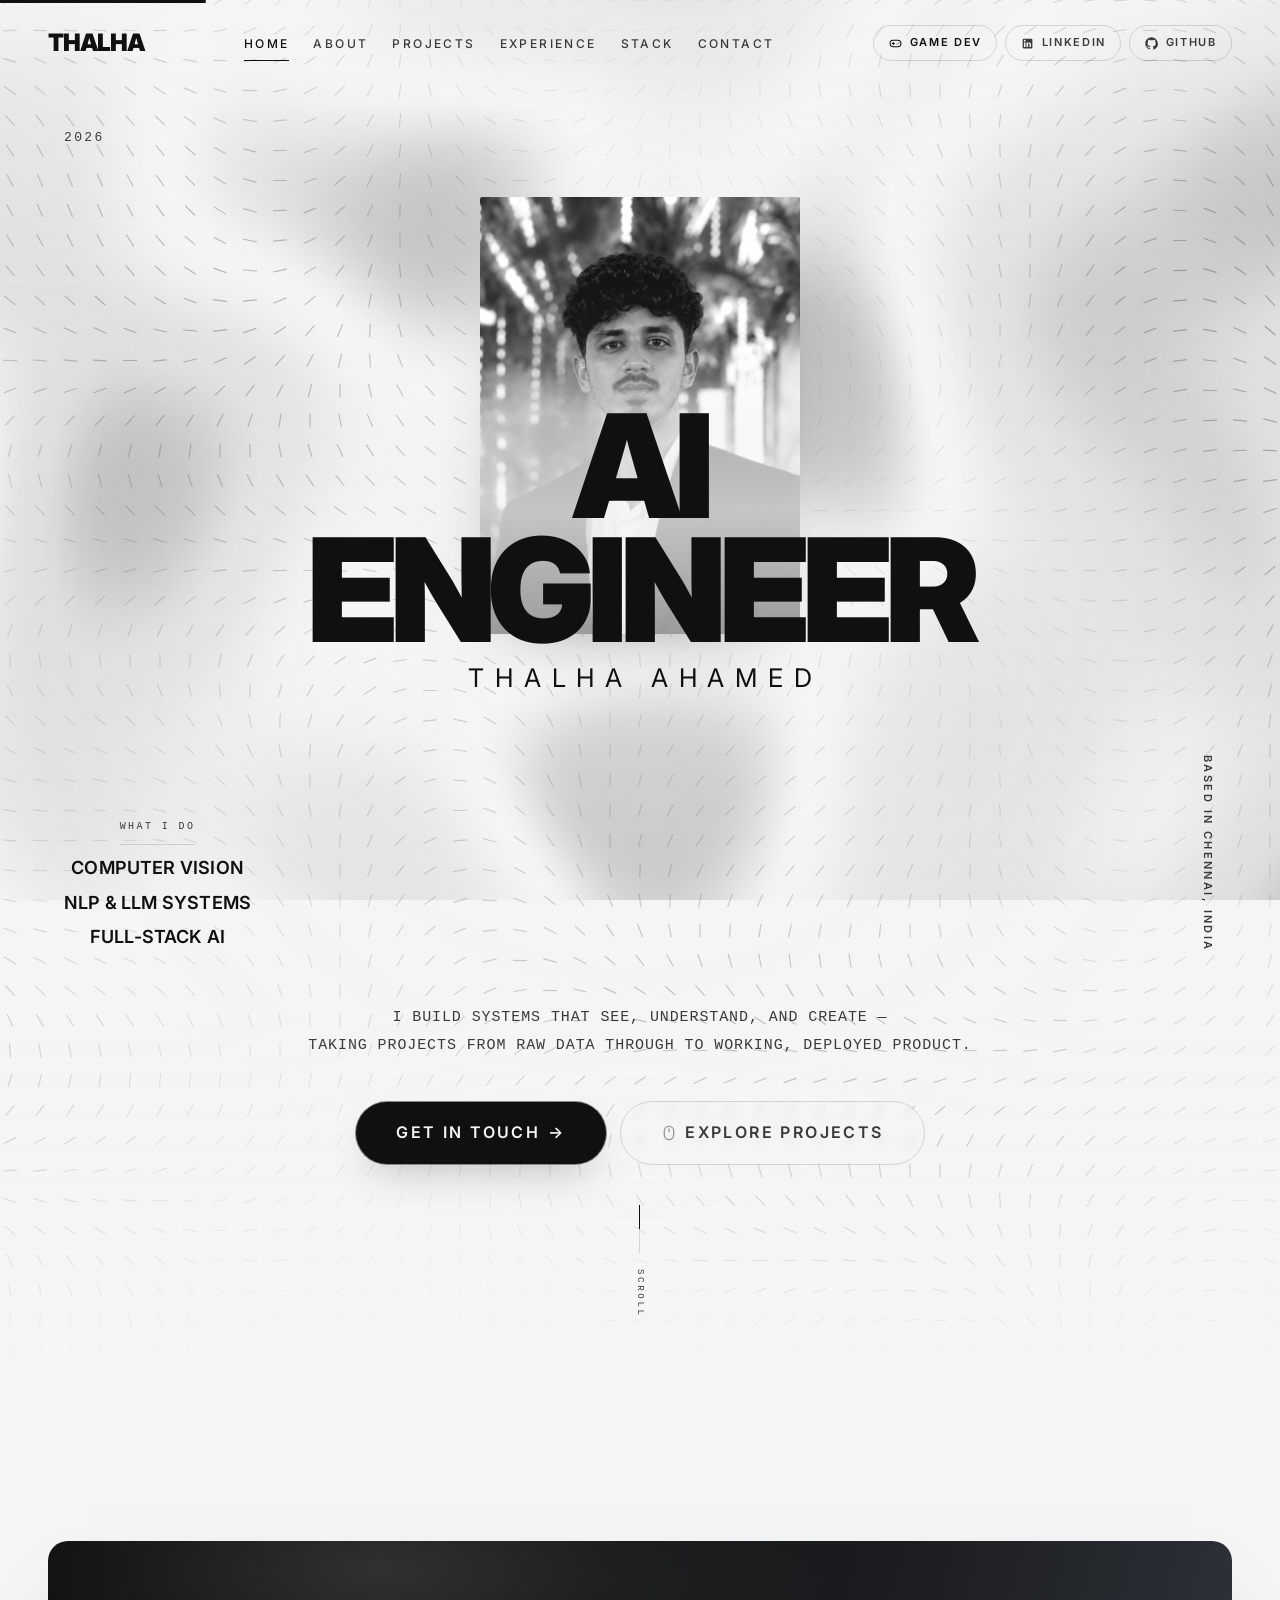
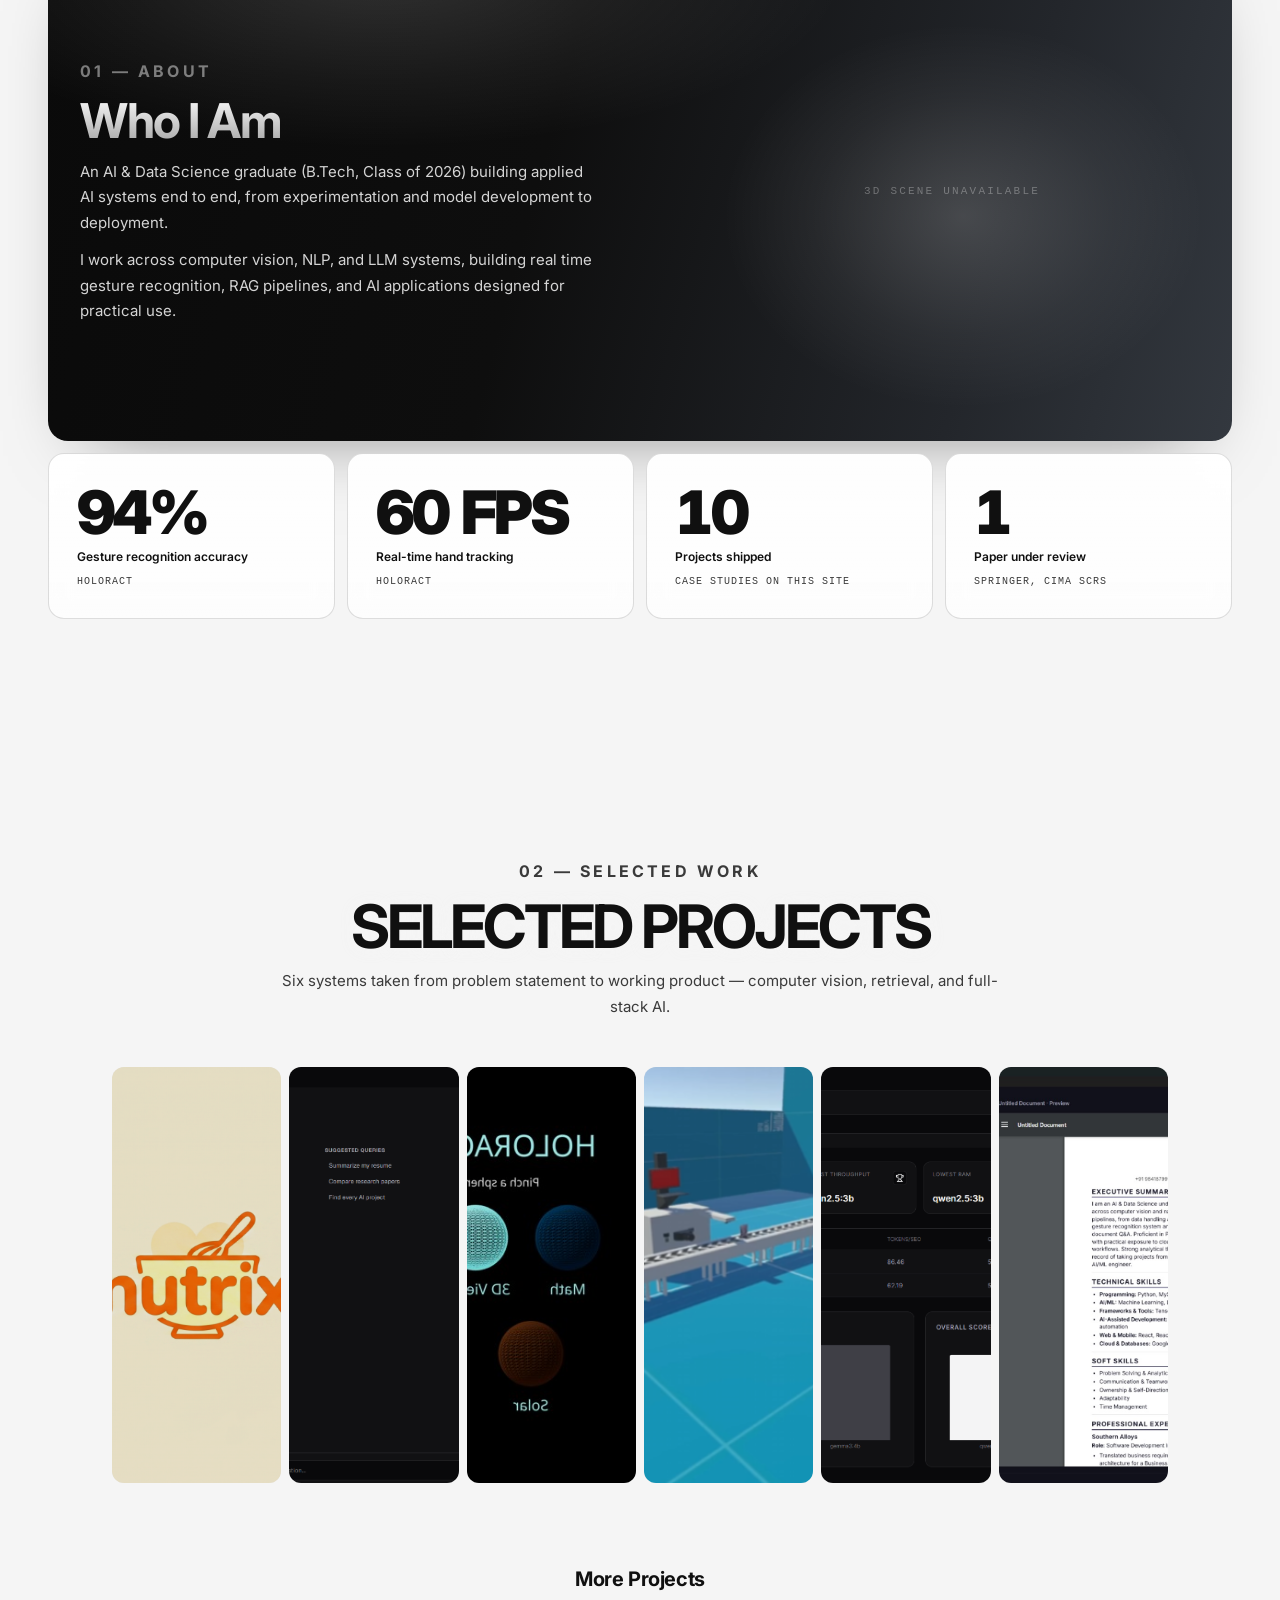
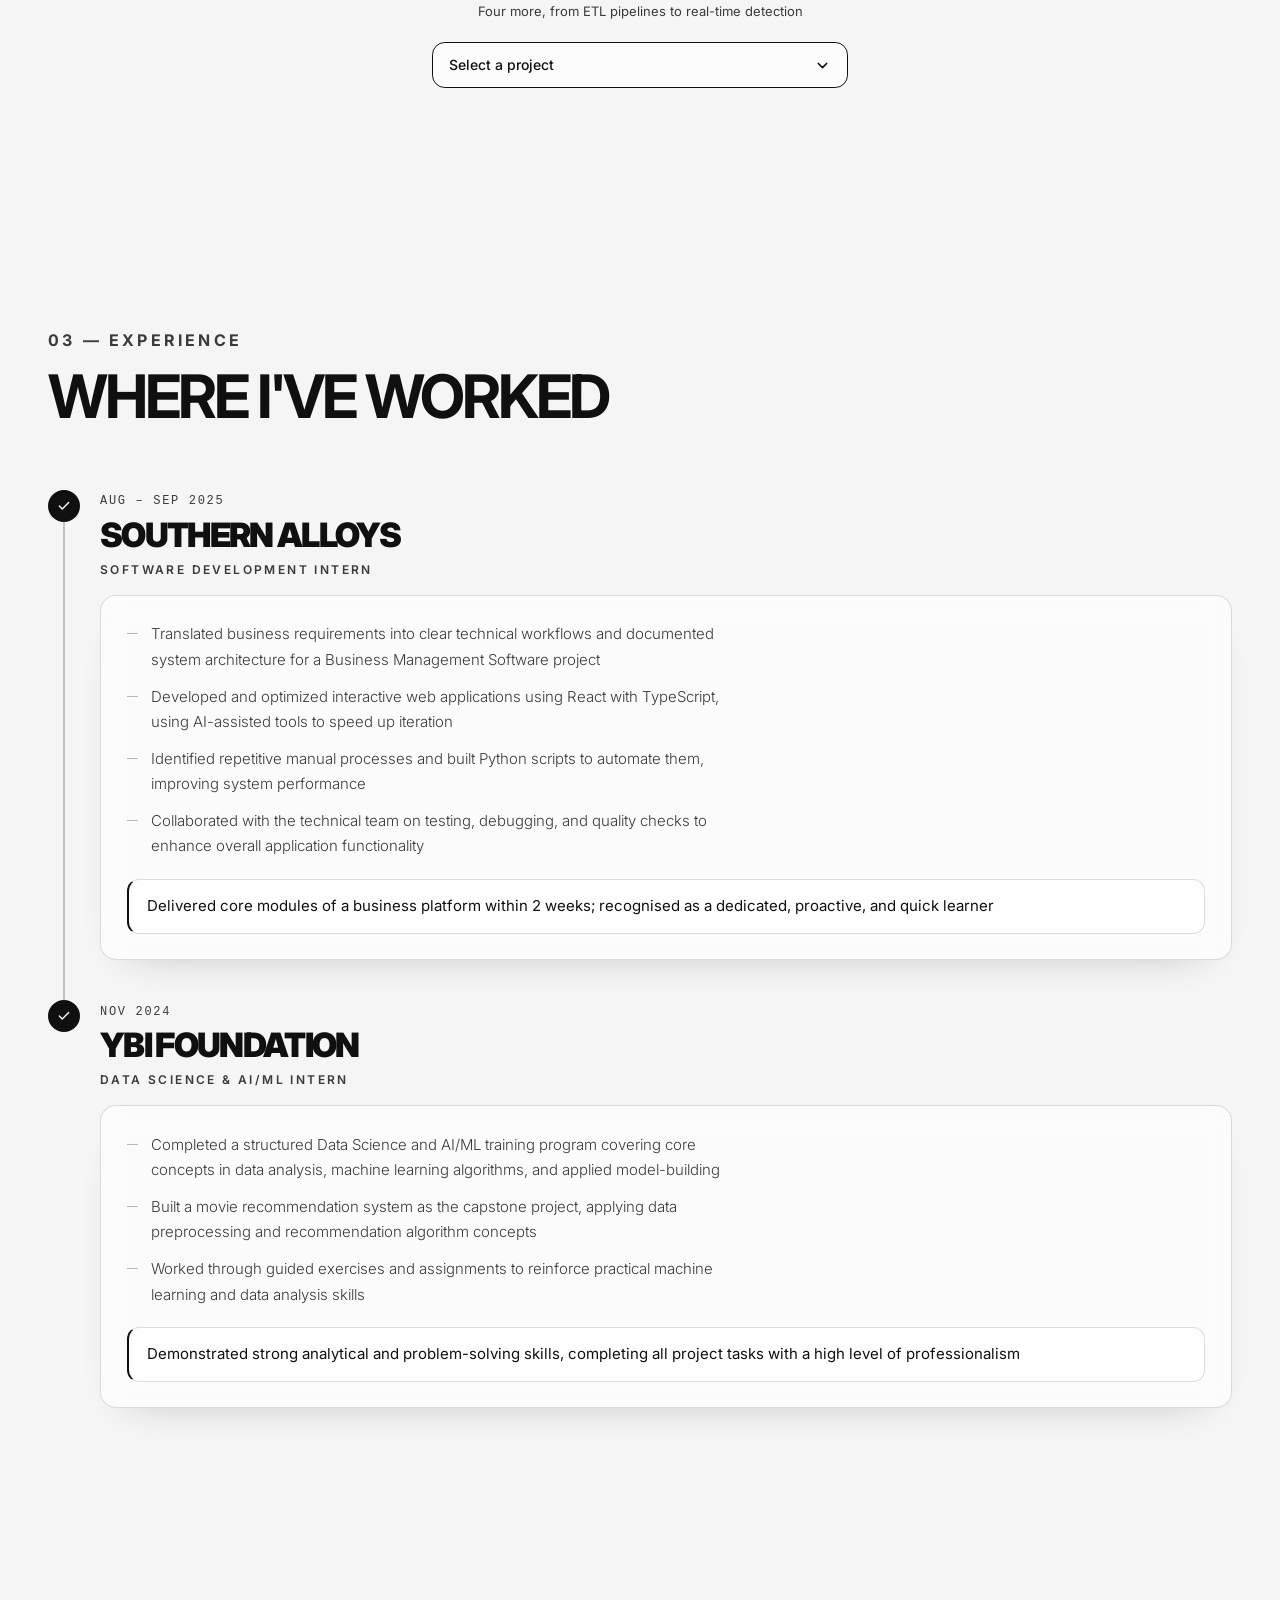
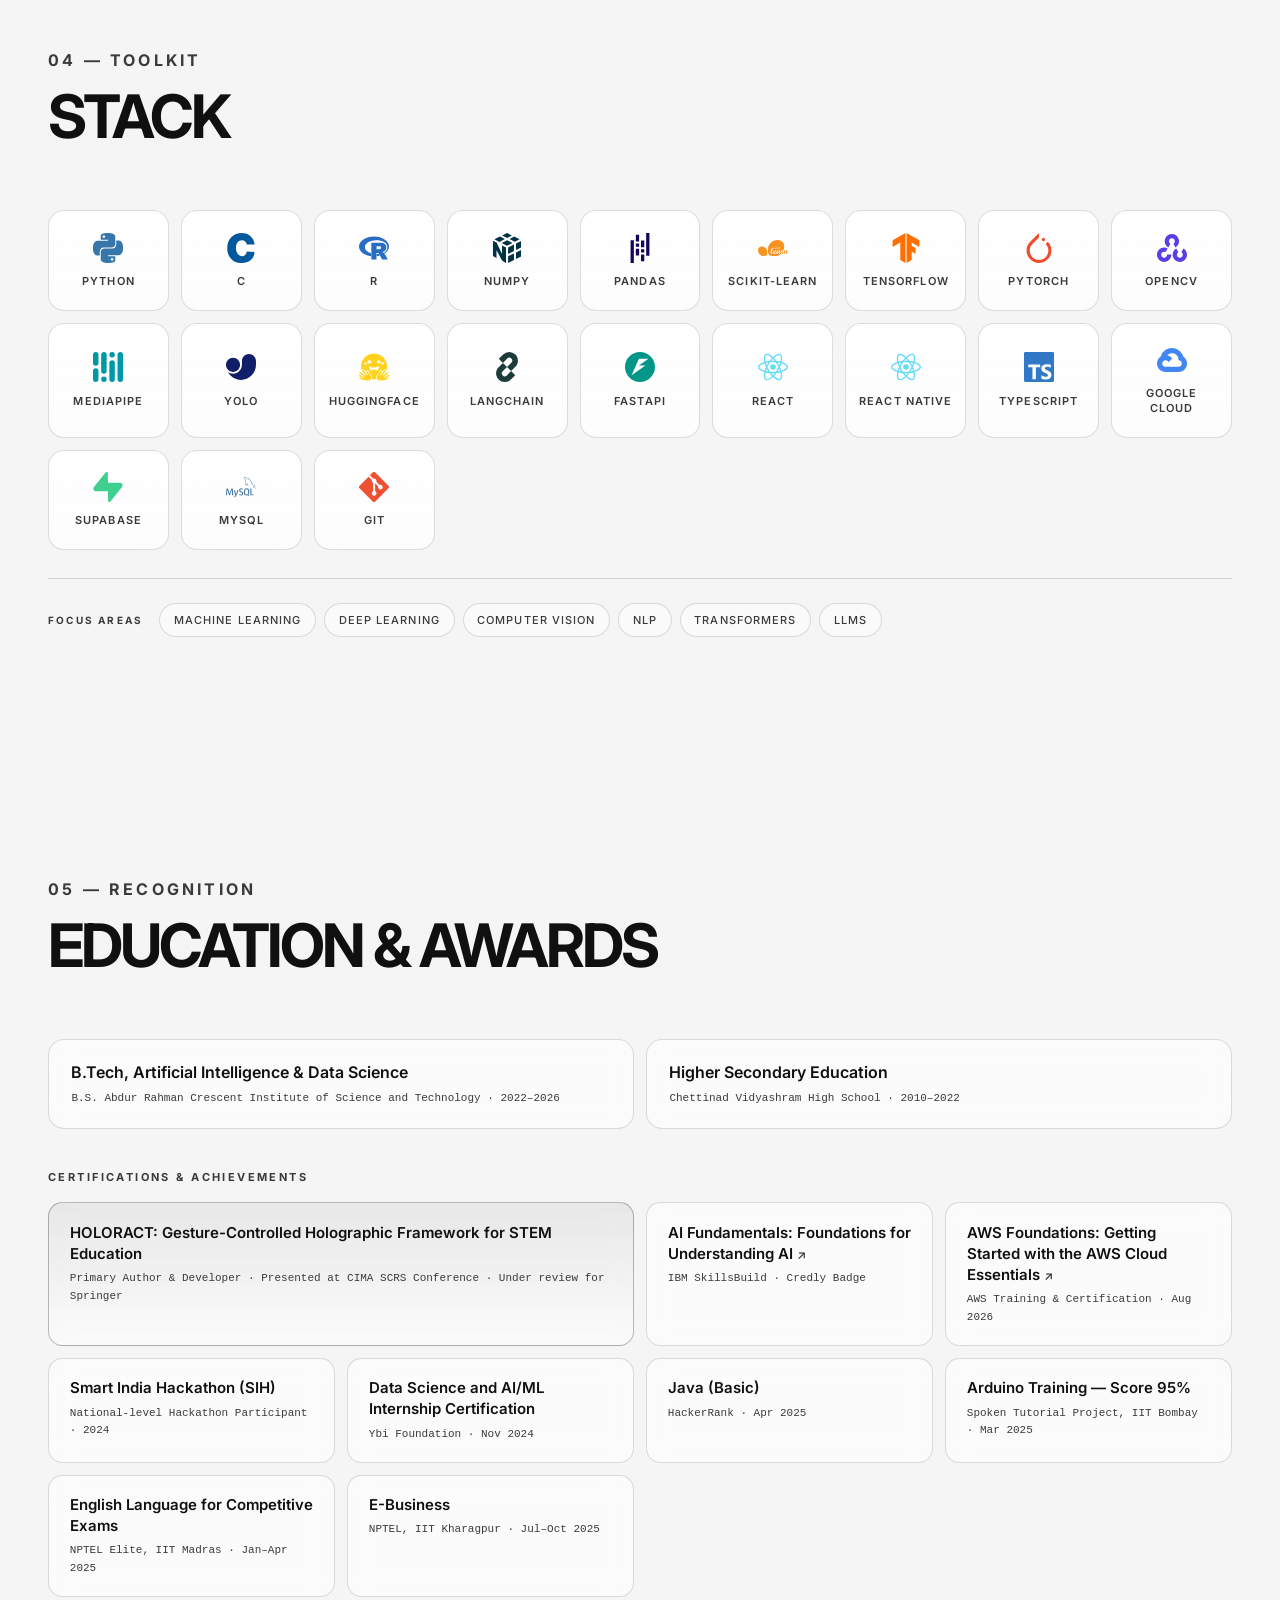
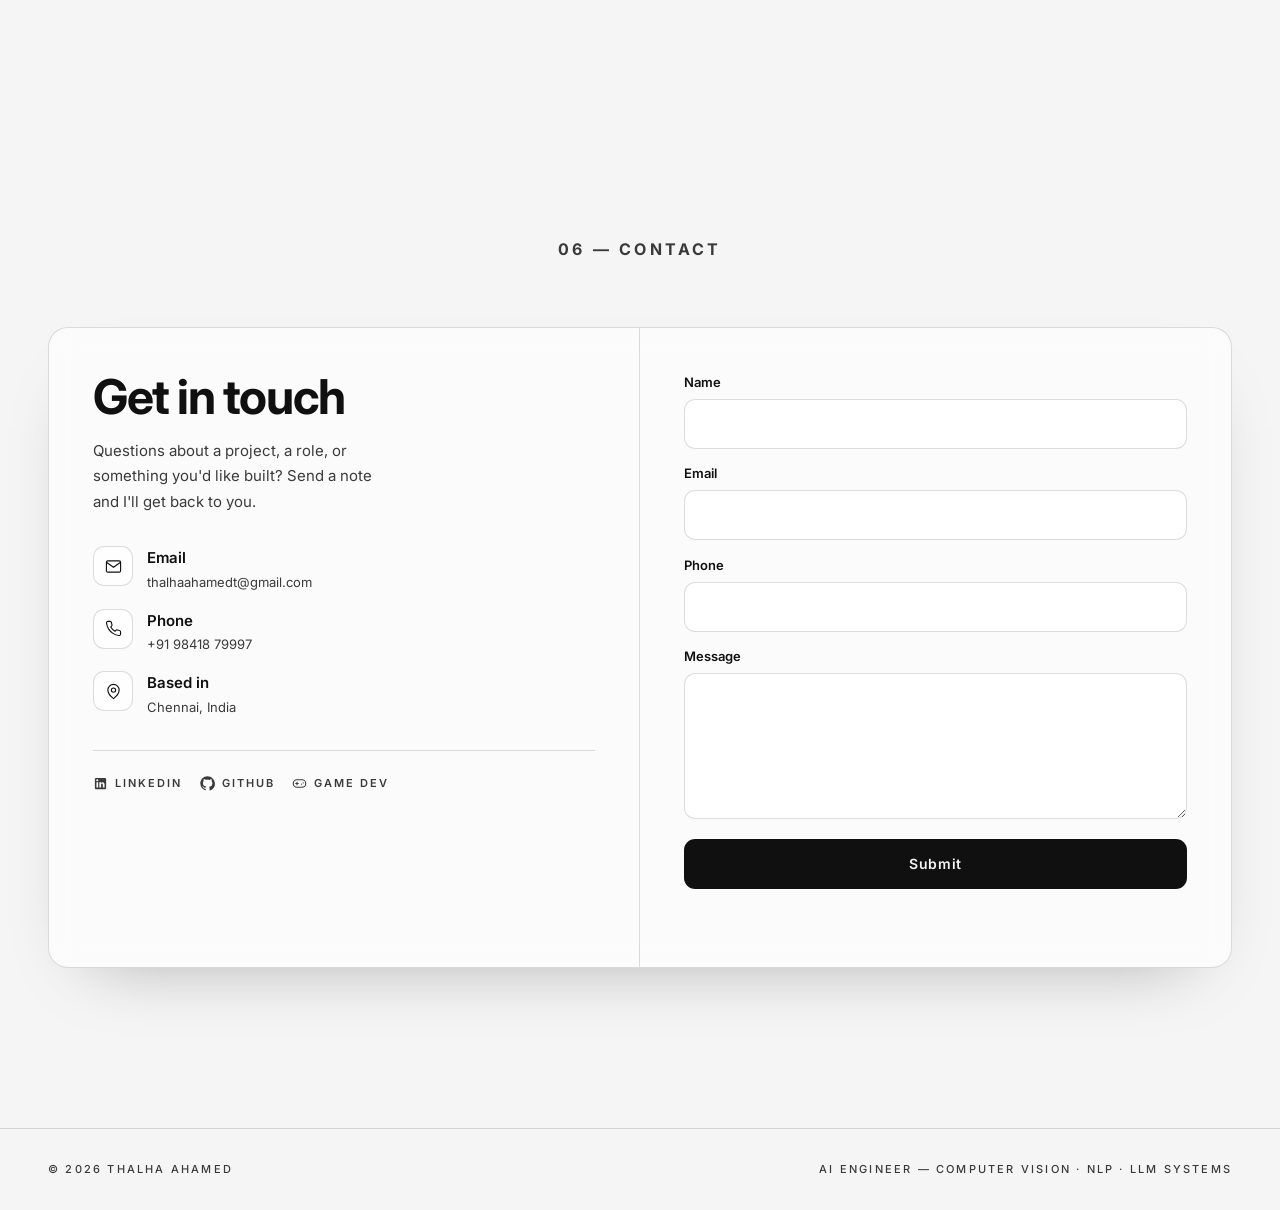
==== _s.html @ a060a04a "UI Overhaul" ====
<!DOCTYPE html>
<html lang="en">
<head>
  <meta charset="UTF-8">
  <meta name="viewport" content="width=device-width, initial-scale=1.0, viewport-fit=cover">
  <meta name="theme-color" content="#F5F5F5">
  <title>Thalha Ahamed — AI Engineer</title>
  <meta name="description" content="Portfolio of Thalha Ahamed — AI Engineer. Building systems that see, understand, and create. Computer Vision, NLP, LLM Systems.">
  <meta name="author" content="Thalha Ahamed">

  <meta property="og:type" content="website">
  <meta property="og:title" content="Thalha Ahamed — AI Engineer">
  <meta property="og:description" content="Building systems that see, understand, and create. Computer Vision, NLP, LLM Systems.">
  <meta name="twitter:card" content="summary_large_image">

  <link rel="preconnect" href="https://fonts.googleapis.com">
  <link rel="preconnect" href="https://fonts.gstatic.com" crossorigin>
  <link href="https://fonts.googleapis.com/css2?family=Inter:wght@300;400;500;600;700;900&display=swap" rel="stylesheet">
  <link rel="stylesheet" href="style.css">
  <noscript><style>
    #preloader{display:none!important}
    body.loading{overflow:auto!important;height:auto!important}
    .reveal{opacity:1!important;transform:none!important}
    .nav-toggle{display:none!important}
    .hero{position:relative!important;height:auto!important;min-height:100svh}
  </style></noscript>
<style id="shotmode">
  #preloader{display:none!important}
  .reveal{opacity:1!important;transform:none!important;transition:none!important}
  .hero{min-height:844px!important}
</style>
</head>
<body>

  <div class="page-gradient" aria-hidden="true"></div>
  <canvas id="simplex-bg" aria-hidden="true"></canvas>

  <!-- ===== PRELOADER ===== -->
  <div id="preloader">
    <div class="loader-name">Thalha<br>Ahamed</div>
    <div class="loader-bar"><div class="loader-progress"></div></div>
    <div class="loader-count">000</div>
  </div>

  <!-- ===== SCROLL PROGRESS + CURSOR ===== -->
  <div class="scroll-progress" aria-hidden="true"></div>
  <div class="cursor-dot" aria-hidden="true"></div>
  <div class="cursor-outline" aria-hidden="true"></div>

  <!-- ===== NAVIGATION ===== -->
  <header class="nav" id="nav">
    <nav class="nav-inner">
      <a href="#home" class="nav-logo">Thalha</a>

      <div class="nav-links">
        <a href="#home">Home</a>
        <a href="#about">About</a>
        <a href="#projects">Projects</a>
        <a href="#experience">Experience</a>
        <a href="#stack">Stack</a>
        <a href="#contact">Contact</a>
      </div>

      <div class="nav-cta-group">
        <a class="nav-gamedev" href="https://thalhagamedev.github.io/PortFolio-Website/" target="_blank" rel="noopener">
          <svg width="14" height="14" viewBox="0 0 24 24" fill="none" stroke="currentColor" stroke-width="2" stroke-linecap="round" stroke-linejoin="round" aria-hidden="true"><rect x="2" y="6" width="20" height="12" rx="6"/><path d="M6 12h4M8 10v4M15 13h.01M18 11h.01"/></svg>
          Game Dev
        </a>
        <a class="nav-cta" href="https://www.linkedin.com/in/thalha-ahamed-01144142b/" target="_blank" rel="noopener"><svg viewBox="0 0 24 24" fill="currentColor" aria-hidden="true"><path d="M19 3a2 2 0 0 1 2 2v14a2 2 0 0 1-2 2H5a2 2 0 0 1-2-2V5a2 2 0 0 1 2-2h14m-.5 15.5v-5.3a3.26 3.26 0 0 0-3.26-3.26c-.85 0-1.84.52-2.28 1.3v-1.11h-2.79v8.37h2.79v-4.93c0-.77.62-1.4 1.39-1.4a1.4 1.4 0 0 1 1.4 1.4v4.93h2.75M6.88 8.56a1.68 1.68 0 0 0 1.68-1.68c0-.93-.75-1.69-1.68-1.69a1.69 1.69 0 0 0-1.69 1.69c0 .93.76 1.68 1.69 1.68m1.39 9.94v-8.37H5.5v8.37h2.77z"/></svg>LinkedIn</a>
        <a class="nav-cta" href="https://github.com/Fortuner47" target="_blank" rel="noopener"><svg viewBox="0 0 24 24" fill="currentColor" aria-hidden="true"><path d="M12 .5C5.7.5.5 5.7.5 12c0 5 3.3 9.3 7.9 10.8.6.1.8-.2.8-.6v-2c-3.2.7-3.9-1.5-3.9-1.5-.5-1.3-1.3-1.7-1.3-1.7-1.1-.7.1-.7.1-.7 1.2.1 1.8 1.2 1.8 1.2 1 1.8 2.7 1.3 3.4 1 .1-.8.4-1.3.7-1.6-2.6-.3-5.3-1.3-5.3-5.7 0-1.3.5-2.3 1.2-3.1-.1-.3-.5-1.5.1-3.1 0 0 1-.3 3.3 1.2a11.3 11.3 0 016 0C17.5 5 18.5 5.3 18.5 5.3c.6 1.6.2 2.8.1 3.1.8.8 1.2 1.9 1.2 3.1 0 4.4-2.7 5.4-5.3 5.7.4.4.8 1.1.8 2.2v3.3c0 .4.2.7.8.6 4.6-1.5 7.9-5.8 7.9-10.8C23.5 5.7 18.3.5 12 .5z"/></svg>GitHub</a>
      </div>

      <button class="nav-toggle" id="nav-toggle" aria-label="Open menu">
        <span></span><span></span><span></span>
      </button>
    </nav>
  </header>

  <!-- ===== MOBILE MENU ===== -->
  <div class="mobile-nav" id="mobile-nav">
    <a href="#home">Home</a>
    <a href="#about">About</a>
    <a href="#projects">Projects</a>
    <a href="#experience">Experience</a>
    <a href="#stack">Stack</a>
    <a href="#achievements">Awards</a>
    <a href="#contact">Contact</a>
    <a href="https://thalhagamedev.github.io/PortFolio-Website/" target="_blank" rel="noopener" class="mobile-gamedev"><svg viewBox="0 0 24 24" fill="none" stroke="currentColor" stroke-width="1.8" stroke-linecap="round" stroke-linejoin="round" aria-hidden="true"><rect x="2" y="6" width="20" height="12" rx="6"/><path d="M6 12h4M8 10v4M15 13h.01M18 11h.01"/></svg><span>Game Dev Profile</span></a>
    <a href="https://www.linkedin.com/in/thalha-ahamed-01144142b/" target="_blank" rel="noopener" class="mobile-gamedev"><svg viewBox="0 0 24 24" fill="currentColor" aria-hidden="true"><path d="M19 3a2 2 0 0 1 2 2v14a2 2 0 0 1-2 2H5a2 2 0 0 1-2-2V5a2 2 0 0 1 2-2h14m-.5 15.5v-5.3a3.26 3.26 0 0 0-3.26-3.26c-.85 0-1.84.52-2.28 1.3v-1.11h-2.79v8.37h2.79v-4.93c0-.77.62-1.4 1.39-1.4a1.4 1.4 0 0 1 1.4 1.4v4.93h2.75M6.88 8.56a1.68 1.68 0 0 0 1.68-1.68c0-.93-.75-1.69-1.68-1.69a1.69 1.69 0 0 0-1.69 1.69c0 .93.76 1.68 1.69 1.68m1.39 9.94v-8.37H5.5v8.37h2.77z"/></svg><span>LinkedIn</span></a>
    <a href="https://github.com/Fortuner47" target="_blank" rel="noopener" class="mobile-gamedev"><svg viewBox="0 0 24 24" fill="currentColor" aria-hidden="true"><path d="M12 .5C5.7.5.5 5.7.5 12c0 5 3.3 9.3 7.9 10.8.6.1.8-.2.8-.6v-2c-3.2.7-3.9-1.5-3.9-1.5-.5-1.3-1.3-1.7-1.3-1.7-1.1-.7.1-.7.1-.7 1.2.1 1.8 1.2 1.8 1.2 1 1.8 2.7 1.3 3.4 1 .1-.8.4-1.3.7-1.6-2.6-.3-5.3-1.3-5.3-5.7 0-1.3.5-2.3 1.2-3.1-.1-.3-.5-1.5.1-3.1 0 0 1-.3 3.3 1.2a11.3 11.3 0 016 0C17.5 5 18.5 5.3 18.5 5.3c.6 1.6.2 2.8.1 3.1.8.8 1.2 1.9 1.2 3.1 0 4.4-2.7 5.4-5.3 5.7.4.4.8 1.1.8 2.2v3.3c0 .4.2.7.8.6 4.6-1.5 7.9-5.8 7.9-10.8C23.5 5.7 18.3.5 12 .5z"/></svg><span>GitHub</span></a>
  </div>

  <!-- ===== HERO — layout after "Hero 04" by Ali Imam (21st.dev) ===== -->
  <section class="hero" id="home">
    <canvas id="flow-grid" aria-hidden="true"></canvas>
    <div class="hero-scrim" aria-hidden="true"></div>

    <div class="h4">
      <div class="h4-index">2026</div>

      <div class="h4-stage">
        <figure class="h4-photo" data-portrait="./thalha.jpg">
          <img src="./thalha.jpg" alt="Thalha Ahamed" decoding="async">
          <figcaption class="h4-photo-fallback" aria-hidden="true">TA</figcaption>
        </figure>

        <h1 class="h4-title"><span>AI</span><span>Engineer</span></h1>
        <p class="h4-name">Thalha Ahamed</p>
      </div>

      <div class="h4-meta">
        <div class="h4-services-block">
          <span class="h4-services-label">What I do</span>
          <ul class="h4-services">
            <li>Computer Vision</li>
            <li>NLP &amp; LLM Systems</li>
            <li>Full-Stack AI</li>
          </ul>
        </div>
        <div class="h4-location" aria-hidden="true">Based in Chennai, India</div>
      </div>

      <p class="h4-blurb">
        I build systems that see, understand, and create —<br>
        taking projects from raw data through to working, deployed product.
      </p>

      <div class="h4-cta">
        <a href="#contact" class="btn-primary">Get in touch <span class="arrow">→</span></a>
        <a href="#projects" class="btn-secondary">
          <svg width="16" height="16" viewBox="0 0 24 24" fill="none" stroke="currentColor" stroke-width="2" stroke-linecap="round" stroke-linejoin="round" aria-hidden="true"><rect x="5" y="2" width="14" height="20" rx="7"/><path d="M12 6v4"/></svg>
          Explore projects
        </a>
      </div>

      <div class="hero-scroll" aria-hidden="true">
        <div class="hero-scroll-line"><span></span></div>
        <span class="hero-scroll-text">Scroll</span>
      </div>
    </div>
  </section>

  <div class="after-hero">

    <!-- ===== ABOUT — after "Spline Scene" by Serafim (21st.dev) ===== -->
    <section class="section" id="about">
      <div class="container">

        <div class="spline-card reveal">
          <div class="spotlight" aria-hidden="true"></div>

          <div class="spline-inner">
            <div class="spline-copy">
              <span class="title-counter">01 — About</span>
              <h2 class="spline-title">Who I Am</h2>
              <p>An AI &amp; Data Science graduate (B.Tech, Class of 2026) building applied AI systems end to end, from experimentation and model development to deployment.</p>
              <p>I work across computer vision, NLP, and LLM systems, building real time gesture recognition, RAG pipelines, and AI applications designed for practical use.</p>
            </div>

            <div class="spline-stage" data-spline="https://prod.spline.design/kZDDjO5HuC9GJUM2/scene.splinecode">
              <span class="spline-status">Loading 3D scene…</span>
            </div>
          </div>
        </div>

        <div class="about-stats reveal">
          <div class="stat">
            <div class="stat-value" data-target="94" data-suffix="%">0%</div>
            <div class="stat-label">Gesture recognition accuracy</div>
            <div class="stat-src">HOLORACT</div>
          </div>
          <div class="stat">
            <div class="stat-value" data-target="60" data-suffix=" FPS">0 FPS</div>
            <div class="stat-label">Real-time hand tracking</div>
            <div class="stat-src">HOLORACT</div>
          </div>
          <div class="stat">
            <div class="stat-value" data-target="10" data-suffix="">0</div>
            <div class="stat-label">Projects shipped</div>
            <div class="stat-src">Case studies on this site</div>
          </div>
          <div class="stat">
            <div class="stat-value" data-target="1" data-suffix="">0</div>
            <div class="stat-label">Paper under review</div>
            <div class="stat-src">Springer, CIMA SCRS</div>
          </div>
        </div>

      </div>
    </section>

    <!-- ===== PROJECTS — after "Image Gallery" by PrebuiltUI (21st.dev) ===== -->
    <section class="section" id="projects">
      <div class="container">
        <div class="ig-head reveal">
          <span class="title-counter">02 — Selected Work</span>
          <h2 class="section-heading">Selected Projects</h2>
          <p class="ig-sub">Six systems taken from problem statement to working product — computer vision, retrieval, and full-stack AI.</p>
        </div>

        <div class="ig-gallery">
          <a class="ig-tile reveal" href="nutrix.html">
            <img src="./nutrix_logo.png" alt="Nutrix Resynced" loading="lazy" decoding="async">
            <div class="ig-overlay">
              <span class="ig-meta">01 · Full-Stack AI</span>
              <h3 class="ig-title">Nutrix Resynced</h3>
              <span class="ig-more">Case study <svg width="16" height="16" viewBox="0 0 13 13" fill="none" aria-hidden="true"><path d="M8.125 1.625H11.375V4.875" stroke="currentColor" stroke-linecap="round" stroke-linejoin="round"/><path d="M5.41602 7.58333L11.3743 1.625" stroke="currentColor" stroke-linecap="round" stroke-linejoin="round"/><path d="M9.75 7.04167V10.2917C9.75 10.579 9.63586 10.8545 9.4327 11.0577C9.22953 11.2609 8.95398 11.375 8.66667 11.375H2.70833C2.42102 11.375 2.14547 11.2609 1.9423 11.0577C1.73914 10.8545 1.625 10.579 1.625 10.2917V4.33333C1.625 4.04602 1.73914 3.77047 1.9423 3.5673C2.14547 3.36414 2.42102 3.25 2.70833 3.25H5.95833" stroke="currentColor" stroke-linecap="round" stroke-linejoin="round"/></svg></span>
            </div>
          </a>
          <a class="ig-tile reveal" href="querydoc.html">
            <img src="./QueryDoc_UI_1.png" alt="QueryDoc" loading="lazy" decoding="async">
            <div class="ig-overlay">
              <span class="ig-meta">02 · Enterprise AI</span>
              <h3 class="ig-title">QueryDoc</h3>
              <span class="ig-more">Case study <svg width="16" height="16" viewBox="0 0 13 13" fill="none" aria-hidden="true"><path d="M8.125 1.625H11.375V4.875" stroke="currentColor" stroke-linecap="round" stroke-linejoin="round"/><path d="M5.41602 7.58333L11.3743 1.625" stroke="currentColor" stroke-linecap="round" stroke-linejoin="round"/><path d="M9.75 7.04167V10.2917C9.75 10.579 9.63586 10.8545 9.4327 11.0577C9.22953 11.2609 8.95398 11.375 8.66667 11.375H2.70833C2.42102 11.375 2.14547 11.2609 1.9423 11.0577C1.73914 10.8545 1.625 10.579 1.625 10.2917V4.33333C1.625 4.04602 1.73914 3.77047 1.9423 3.5673C2.14547 3.36414 2.42102 3.25 2.70833 3.25H5.95833" stroke="currentColor" stroke-linecap="round" stroke-linejoin="round"/></svg></span>
            </div>
          </a>
          <a class="ig-tile reveal" href="holoract.html">
            <img src="./holoract_interface.png" alt="HOLORACT" loading="lazy" decoding="async">
            <div class="ig-overlay">
              <span class="ig-meta">03 · Computer Vision</span>
              <h3 class="ig-title">HOLORACT</h3>
              <span class="ig-more">Case study <svg width="16" height="16" viewBox="0 0 13 13" fill="none" aria-hidden="true"><path d="M8.125 1.625H11.375V4.875" stroke="currentColor" stroke-linecap="round" stroke-linejoin="round"/><path d="M5.41602 7.58333L11.3743 1.625" stroke="currentColor" stroke-linecap="round" stroke-linejoin="round"/><path d="M9.75 7.04167V10.2917C9.75 10.579 9.63586 10.8545 9.4327 11.0577C9.22953 11.2609 8.95398 11.375 8.66667 11.375H2.70833C2.42102 11.375 2.14547 11.2609 1.9423 11.0577C1.73914 10.8545 1.625 10.579 1.625 10.2917V4.33333C1.625 4.04602 1.73914 3.77047 1.9423 3.5673C2.14547 3.36414 2.42102 3.25 2.70833 3.25H5.95833" stroke="currentColor" stroke-linecap="round" stroke-linejoin="round"/></svg></span>
            </div>
          </a>
          <a class="ig-tile reveal" href="industrial-vision.html">
            <img src="./pis_cover.png" alt="Industrial Vision" loading="lazy" decoding="async">
            <div class="ig-overlay">
              <span class="ig-meta">04 · Computer Vision</span>
              <h3 class="ig-title">Industrial Vision</h3>
              <span class="ig-more">Case study <svg width="16" height="16" viewBox="0 0 13 13" fill="none" aria-hidden="true"><path d="M8.125 1.625H11.375V4.875" stroke="currentColor" stroke-linecap="round" stroke-linejoin="round"/><path d="M5.41602 7.58333L11.3743 1.625" stroke="currentColor" stroke-linecap="round" stroke-linejoin="round"/><path d="M9.75 7.04167V10.2917C9.75 10.579 9.63586 10.8545 9.4327 11.0577C9.22953 11.2609 8.95398 11.375 8.66667 11.375H2.70833C2.42102 11.375 2.14547 11.2609 1.9423 11.0577C1.73914 10.8545 1.625 10.579 1.625 10.2917V4.33333C1.625 4.04602 1.73914 3.77047 1.9423 3.5673C2.14547 3.36414 2.42102 3.25 2.70833 3.25H5.95833" stroke="currentColor" stroke-linecap="round" stroke-linejoin="round"/></svg></span>
            </div>
          </a>
          <a class="ig-tile reveal" href="ollamabench.html">
            <img src="./ollamabench_1.png" alt="OllamaBench" loading="lazy" decoding="async">
            <div class="ig-overlay">
              <span class="ig-meta">05 · Developer Tools</span>
              <h3 class="ig-title">OllamaBench</h3>
              <span class="ig-more">Case study <svg width="16" height="16" viewBox="0 0 13 13" fill="none" aria-hidden="true"><path d="M8.125 1.625H11.375V4.875" stroke="currentColor" stroke-linecap="round" stroke-linejoin="round"/><path d="M5.41602 7.58333L11.3743 1.625" stroke="currentColor" stroke-linecap="round" stroke-linejoin="round"/><path d="M9.75 7.04167V10.2917C9.75 10.579 9.63586 10.8545 9.4327 11.0577C9.22953 11.2609 8.95398 11.375 8.66667 11.375H2.70833C2.42102 11.375 2.14547 11.2609 1.9423 11.0577C1.73914 10.8545 1.625 10.579 1.625 10.2917V4.33333C1.625 4.04602 1.73914 3.77047 1.9423 3.5673C2.14547 3.36414 2.42102 3.25 2.70833 3.25H5.95833" stroke="currentColor" stroke-linecap="round" stroke-linejoin="round"/></svg></span>
            </div>
          </a>
          <a class="ig-tile reveal" href="docforge.html">
            <img src="./docforge_ui_1.png" alt="DocForge AI" loading="lazy" decoding="async">
            <div class="ig-overlay">
              <span class="ig-meta">06 · AI-Native Application</span>
              <h3 class="ig-title">DocForge AI</h3>
              <span class="ig-more">Case study <svg width="16" height="16" viewBox="0 0 13 13" fill="none" aria-hidden="true"><path d="M8.125 1.625H11.375V4.875" stroke="currentColor" stroke-linecap="round" stroke-linejoin="round"/><path d="M5.41602 7.58333L11.3743 1.625" stroke="currentColor" stroke-linecap="round" stroke-linejoin="round"/><path d="M9.75 7.04167V10.2917C9.75 10.579 9.63586 10.8545 9.4327 11.0577C9.22953 11.2609 8.95398 11.375 8.66667 11.375H2.70833C2.42102 11.375 2.14547 11.2609 1.9423 11.0577C1.73914 10.8545 1.625 10.579 1.625 10.2917V4.33333C1.625 4.04602 1.73914 3.77047 1.9423 3.5673C2.14547 3.36414 2.42102 3.25 2.70833 3.25H5.95833" stroke="currentColor" stroke-linecap="round" stroke-linejoin="round"/></svg></span>
            </div>
          </a>
        </div>
      </div>
    </section>

    <!-- ===== MORE PROJECTS — after "Dropdown 01" by Awanish Verma (21st.dev) ===== -->
    <section class="section" id="projects-more" style="padding-top:0">
      <div class="container">
        <div class="dd-head reveal">
          <span class="dd-title">More Projects</span>
          <span class="dd-sub">Four more, from ETL pipelines to real-time detection</span>
        </div>

        <div class="dd reveal" data-dropdown>
          <button type="button" class="dd-trigger" aria-expanded="false" aria-haspopup="true" aria-controls="more-menu">
            <span class="dd-value">Select a project</span>
            <svg class="dd-chevron" viewBox="0 0 24 24" fill="none" stroke="currentColor" stroke-width="2" stroke-linecap="round" stroke-linejoin="round" aria-hidden="true"><path d="m6 9 6 6 6-6"/></svg>
          </button>

          <div class="dd-menu" id="more-menu" role="menu">
            <a class="dd-option" role="menuitem" href="video-recipe.html">
              <span class="dd-option-num">07</span>
              <span class="dd-option-text">
                <span class="dd-option-name">AI Video Recipe Extraction</span>
                <span class="dd-option-desc">Automated recipe extraction from cooking videos using Google Gemini AI with fuzzy deduplication.</span>
              </span>
            </a>
            <a class="dd-option" role="menuitem" href="scrapflow.html">
              <span class="dd-option-num">08</span>
              <span class="dd-option-text">
                <span class="dd-option-name">ScrapFlow</span>
                <span class="dd-option-desc">Automated ETL and web-scraping workflow for downstream AI/ML analysis with a full business dashboard.</span>
              </span>
            </a>
            <a class="dd-option" role="menuitem" href="yolo-detection.html">
              <span class="dd-option-num">09</span>
              <span class="dd-option-text">
                <span class="dd-option-name">YOLO Video Object Detection</span>
                <span class="dd-option-desc">Real-time object detection and tracking on video streams with bounding boxes and labels.</span>
              </span>
            </a>
            <a class="dd-option" role="menuitem" href="text-emotion.html">
              <span class="dd-option-num">10</span>
              <span class="dd-option-text">
                <span class="dd-option-name">Text Emotion Detection</span>
                <span class="dd-option-desc">Multi-class emotion classification using fine-tuned HuggingFace Transformer models.</span>
              </span>
            </a>
          </div>
        </div>
      </div>
    </section>

    <!-- ===== EXPERIENCE — after "Order Tracking" by Javi (21st.dev) ===== -->
    <section class="section" id="experience">
      <div class="container">
        <div class="section-head reveal">
          <span class="title-counter">03 — Experience</span>
          <h2 class="section-heading">Where I've Worked</h2>
        </div>

        <ol class="track">
          <li class="track-step is-done reveal">
            <span class="track-node"><svg viewBox="0 0 24 24" fill="none" stroke="currentColor" stroke-width="2.5" stroke-linecap="round" stroke-linejoin="round" aria-hidden="true"><path d="M20 6 9 17l-5-5"/></svg></span>
            <div class="track-body">
              <span class="track-time">Aug – Sep 2025</span>
              <h3 class="track-name">Southern Alloys</h3>
              <span class="track-role">Software Development Intern</span>
              <div class="track-card">
              <ul class="exp-details">
                <li>Translated business requirements into clear technical workflows and documented system architecture for a Business Management Software project</li>
                <li>Developed and optimized interactive web applications using React with TypeScript, using AI-assisted tools to speed up iteration</li>
                <li>Identified repetitive manual processes and built Python scripts to automate them, improving system performance</li>
                <li>Collaborated with the technical team on testing, debugging, and quality checks to enhance overall application functionality</li></ul>
              <div class="exp-impact">Delivered core modules of a business platform within 2 weeks; recognised as a dedicated, proactive, and quick learner</div>
            </div>
            </div>
          </li>
          <li class="track-step is-done reveal">
            <span class="track-node"><svg viewBox="0 0 24 24" fill="none" stroke="currentColor" stroke-width="2.5" stroke-linecap="round" stroke-linejoin="round" aria-hidden="true"><path d="M20 6 9 17l-5-5"/></svg></span>
            <div class="track-body">
              <span class="track-time">Nov 2024</span>
              <h3 class="track-name">Ybi Foundation</h3>
              <span class="track-role">Data Science &amp; AI/ML Intern</span>
              <div class="track-card">
              <ul class="exp-details">
                <li>Completed a structured Data Science and AI/ML training program covering core concepts in data analysis, machine learning algorithms, and applied model-building</li>
                <li>Built a movie recommendation system as the capstone project, applying data preprocessing and recommendation algorithm concepts</li>
                <li>Worked through guided exercises and assignments to reinforce practical machine learning and data analysis skills</li></ul>
              <div class="exp-impact">Demonstrated strong analytical and problem-solving skills, completing all project tasks with a high level of professionalism</div>
            </div>
            </div>
          </li>
        </ol>
      </div>
    </section>

    <!-- ===== STACK ===== -->
    <section class="section" id="stack">
      <div class="container">
        <div class="section-head reveal">
          <span class="title-counter">04 — Toolkit</span>
          <h2 class="section-heading">Stack</h2>
        </div>

        <ul class="tool-grid reveal">
          <li class="tool" style="--brand:#3776AB">
            <svg class="tool-icon" viewBox="0 0 24 24" role="img" aria-hidden="true"><path d="M14.25.18l.9.2.73.26.59.3.45.32.34.34.25.34.16.33.1.3.04.26.02.2-.01.13V8.5l-.05.63-.13.55-.21.46-.26.38-.3.31-.33.25-.35.19-.35.14-.33.1-.3.07-.26.04-.21.02H8.77l-.69.05-.59.14-.5.22-.41.27-.33.32-.27.35-.2.36-.15.37-.1.35-.07.32-.04.27-.02.21v3.06H3.17l-.21-.03-.28-.07-.32-.12-.35-.18-.36-.26-.36-.36-.35-.46-.32-.59-.28-.73-.21-.88-.14-1.05-.05-1.23.06-1.22.16-1.04.24-.87.32-.71.36-.57.4-.44.42-.33.42-.24.4-.16.36-.1.32-.05.24-.01h.16l.06.01h8.16v-.83H6.18l-.01-2.75-.02-.37.05-.34.11-.31.17-.28.25-.26.31-.23.38-.2.44-.18.51-.15.58-.12.64-.1.71-.06.77-.04.84-.02 1.27.05zm-6.3 1.98l-.23.33-.08.41.08.41.23.34.33.22.41.09.41-.09.33-.22.23-.34.08-.41-.08-.41-.23-.33-.33-.22-.41-.09-.41.09zm13.09 3.95l.28.06.32.12.35.18.36.27.36.35.35.47.32.59.28.73.21.88.14 1.04.05 1.23-.06 1.23-.16 1.04-.24.86-.32.71-.36.57-.4.45-.42.33-.42.24-.4.16-.36.09-.32.05-.24.02-.16-.01h-8.22v.82h5.84l.01 2.76.02.36-.05.34-.11.31-.17.29-.25.25-.31.24-.38.2-.44.17-.51.15-.58.13-.64.09-.71.07-.77.04-.84.01-1.27-.04-1.07-.14-.9-.2-.73-.25-.59-.3-.45-.33-.34-.34-.25-.34-.16-.33-.1-.3-.04-.25-.02-.2.01-.13v-5.34l.05-.64.13-.54.21-.46.26-.38.3-.32.33-.24.35-.2.35-.14.33-.1.3-.06.26-.04.21-.02.13-.01h5.84l.69-.05.59-.14.5-.21.41-.28.33-.32.27-.35.2-.36.15-.36.1-.35.07-.32.04-.28.02-.21V6.07h2.09l.14.01zm-6.47 14.25l-.23.33-.08.41.08.41.23.33.33.23.41.08.41-.08.33-.23.23-.33.08-.41-.08-.41-.23-.33-.33-.23-.41-.08-.41.08z"/></svg>
            <span class="tool-name">Python</span>
          </li>
          <li class="tool" style="--brand:#00599C">
            <svg class="tool-icon" viewBox="0 0 24 24" role="img" aria-hidden="true"><path d="M16.5921 9.1962s-.354-3.298-3.627-3.39c-3.2741-.09-4.9552 2.474-4.9552 6.14 0 3.6651 1.858 6.5972 5.0451 6.5972 3.184 0 3.5381-3.665 3.5381-3.665l6.1041.365s.36 3.31-2.196 5.836c-2.552 2.5241-5.6901 2.9371-7.8762 2.9201-2.19-.017-5.2261.034-8.1602-2.97-2.938-3.0101-3.436-5.9302-3.436-8.8002 0-2.8701.556-6.6702 4.047-9.5502C7.444.72 9.849 0 12.254 0c10.0422 0 10.7172 9.2602 10.7172 9.2602z"/></svg>
            <span class="tool-name">C</span>
          </li>
          <li class="tool" style="--brand:#276DC3">
            <svg class="tool-icon" viewBox="0 0 24 24" role="img" aria-hidden="true"><path d="M12 2.746c-6.627 0-12 3.599-12 8.037 0 3.897 4.144 7.144 9.64 7.88V16.26c-2.924-.915-4.925-2.755-4.925-4.877 0-3.035 4.084-5.494 9.12-5.494 5.038 0 8.757 1.683 8.757 5.494 0 1.976-.999 3.379-2.662 4.272.09.066.174.128.258.216.169.149.25.363.372.544 2.128-1.45 3.44-3.437 3.44-5.631 0-4.44-5.373-8.038-12-8.038zm-2.111 4.99v13.516l4.093-.002-.002-5.291h1.1c.225 0 .321.066.549.25.272.22.715.982.715.982l2.164 4.063 4.627-.002-2.864-4.826s-.086-.193-.265-.383a2.22 2.22 0 00-.582-.416c-.422-.214-1.149-.434-1.149-.434s3.578-.264 3.578-3.826c0-3.562-3.744-3.63-3.744-3.63zm4.127 2.93l2.478.002s1.149-.062 1.149 1.127c0 1.165-1.149 1.17-1.149 1.17h-2.478zm1.754 6.119c-.494.049-1.012.079-1.54.088v1.807a16.622 16.622 0 002.37-.473l-.471-.891s-.108-.183-.248-.394c-.039-.054-.08-.098-.111-.137z"/></svg>
            <span class="tool-name">R</span>
          </li>
          <li class="tool" style="--brand:#013243">
            <svg class="tool-icon" viewBox="0 0 24 24" role="img" aria-hidden="true"><path d="M10.315 4.876L6.3048 2.8517l-4.401 2.1965 4.1186 2.0683zm1.8381.9277l4.2045 2.1223-4.3622 2.1906-4.125-2.0718zm5.6153-2.9213l4.3193 2.1658-3.863 1.9402-4.2131-2.1252zm-1.859-.9329L12.021 0 8.1742 1.9193l4.0068 2.0208zm-3.0401 16.7443V24l4.7107-2.3507-.0053-5.3085zm4.7037-4.2057l-.0052-5.2528-4.6985 2.3356v5.2546zm5.6553-.9845v5.327l-4.0178 2.0052-.0029-5.3028zm0-1.8626V6.4214l-4.0253 2.001.0034 5.2633zM11.2062 11.571L8.0333 9.9756v6.895s-3.8804-8.2564-4.2399-8.998c-.0463-.0957-.2371-.2007-.2858-.2262C2.8118 7.2812.773 6.2485.773 6.2485V18.43l2.8204 1.5076v-6.3674s3.8392 7.3775 3.878 7.458c.0389.0807.4245.8582.8362 1.1314.5485.363 2.8992 1.7766 2.8992 1.7766z"/></svg>
            <span class="tool-name">NumPy</span>
          </li>
          <li class="tool" style="--brand:#150458">
            <svg class="tool-icon" viewBox="0 0 24 24" role="img" aria-hidden="true"><path d="M16.922 0h2.623v18.104h-2.623zm-4.126 12.94h2.623v2.57h-2.623zm0-7.037h2.623v5.446h-2.623zm0 11.197h2.623v5.446h-2.623zM4.456 5.896h2.622V24H4.455zm4.213 2.559h2.623v2.57H8.67zm0 4.151h2.623v5.447H8.67zm0-11.187h2.623v5.446H8.67Z"/></svg>
            <span class="tool-name">Pandas</span>
          </li>
          <li class="tool" style="--brand:#F7931E">
            <svg class="tool-icon" viewBox="0 0 24 24" role="img" aria-hidden="true"><path d="M15.601 5.53c-1.91.035-3.981.91-5.63 2.56-2.93 2.93-2.083 8.53-1.088 9.525.805.804 6.595 1.843 9.526-1.088a9.74 9.74 0 0 0 .584-.643c.043-.292.205-.66.489-1.106a1.848 1.848 0 0 1-.537.176c-.144.265-.37.55-.676.855-.354.335-.607.554-.76.656a.795.795 0 0 1-.437.152c-.35 0-.514-.308-.494-.924-.22.316-.425.549-.612.7a.914.914 0 0 1-.578.224c-.194 0-.36-.09-.496-.273a1.03 1.03 0 0 1-.193-.507 4.016 4.016 0 0 1-.726.583c-.224.132-.47.197-.74.197-.3 0-.543-.096-.727-.288a.978.978 0 0 1-.257-.524v.004c-.3.276-.564.48-.79.611a1.295 1.295 0 0 1-.649.197.693.693 0 0 1-.571-.275c-.145-.183-.218-.43-.218-.739 0-.464.101-1.02.302-1.67.201-.65.445-1.25.733-1.797l.842-.312a.21.21 0 0 1 .06-.013c.063 0 .116.047.157.14.04.095.061.221.061.38 0 .451-.104.888-.312 1.31-.207.422-.532.873-.974 1.352-.018.23-.027.388-.027.474 0 .193.036.345.106.458.071.113.165.169.282.169a.71.71 0 0 0 .382-.13c.132-.084.333-.26.602-.523.028-.418.187-.798.482-1.142.324-.38.685-.569 1.08-.569.206 0 .37.054.494.16a.524.524 0 0 1 .186.417c0 .458-.486.829-1.459 1.114.088.43.32.646.693.646a.807.807 0 0 0 .417-.117c.129-.076.321-.243.575-.497.032-.252.118-.495.259-.728.182-.3.416-.544.701-.73.285-.185.537-.278.756-.278.276 0 .47.127.58.381l.677-.374h.186l-.292.971c-.15.488-.226.823-.226 1.004 0 .19.067.285.202.285.086 0 .181-.045.285-.137.104-.092.25-.232.437-.42v.001c.143-.155.274-.32.392-.494-.19-.084-.285-.21-.285-.375 0-.17.058-.352.174-.545.116-.194.275-.29.479-.29.172 0 .258.088.258.265 0 .139-.05.338-.149.596.367-.04.687-.32.961-.842l.228-.01c1.059-2.438.828-5.075-.83-6.732-1.019-1.02-2.408-1.5-3.895-1.471zm4.725 8.203a8.938 8.938 0 0 1-1.333 2.151 1.09 1.09 0 0 0-.012.147c0 .168.047.309.14.423.092.113.206.17.34.17.296 0 .714-.264 1.254-.787-.001.04-.003.08-.003.121 0 .146.012.368.036.666l.733-.172c0-.2.003-.357.01-.474.01-.157.033-.33.066-.517.02-.11.07-.216.152-.315l.186-.216a5.276 5.276 0 0 1 .378-.397c.062-.055.116-.099.162-.13a.26.26 0 0 1 .123-.046c.055 0 .083.035.083.106 0 .07-.052.236-.156.497-.194.486-.292.848-.292 1.084 0 .175.046.314.136.418a.45.45 0 0 0 .358.155c.365 0 .803-.269 1.313-.808v-.381c-.361.426-.623.64-.784.64-.109 0-.163-.067-.163-.2 0-.1.065-.316.195-.65.19-.486.285-.836.285-1.048a.464.464 0 0 0-.112-.319.36.36 0 0 0-.282-.127c-.165 0-.354.077-.567.233-.213.156-.5.436-.863.84.053-.262.165-.622.335-1.08l-.809.156a6.54 6.54 0 0 0-.399 1.074c-.04.156-.07.316-.092.48a7.447 7.447 0 0 1-.49.45.38.38 0 0 1-.229.08.208.208 0 0 1-.174-.082.352.352 0 0 1-.064-.222c0-.1.019-.214.056-.343.038-.13.12-.373.249-.731l.308-.849zm-17.21-2.927c-.863-.016-1.67.263-2.261.854-1.352 1.352-1.07 3.827.631 5.527 1.7 1.701 4.95 1.21 5.527.632.467-.466 1.07-3.827-.631-5.527-.957-.957-2.158-1.465-3.267-1.486zm12.285.358h.166v.21H15.4zm.427 0h.166v.865l.46-.455h.195l-.364.362.428.684h-.198l-.357-.575-.164.166v.41h-.166zm1.016 0h.166v.21h-.166zm.481.122h.166v.288h.172v.135h-.172v.717c0 .037.006.062.02.075.012.013.037.02.074.02a.23.23 0 0 0 .078-.01v.141a.802.802 0 0 1-.136.014.23.23 0 0 1-.15-.043.15.15 0 0 1-.052-.123v-.79h-.141v-.136h.141zm-3.562.258c.081 0 .15.012.207.038.057.024.1.061.13.11s.045.106.045.173h-.176c-.006-.111-.075-.167-.208-.167a.285.285 0 0 0-.164.041.134.134 0 0 0-.06.117c0 .035.015.065.045.088.03.024.08.044.15.06l.16.039a.47.47 0 0 1 .224.105c.047.046.07.108.07.186a.3.3 0 0 1-.052.175.327.327 0 0 1-.152.116.585.585 0 0 1-.226.041c-.136 0-.24-.03-.309-.088-.069-.059-.105-.149-.109-.269h.176c.004.037.01.065.017.084a.166.166 0 0 0 .034.054c.044.043.112.065.204.065a.31.31 0 0 0 .177-.045.139.139 0 0 0 .067-.119.116.116 0 0 0-.038-.09.287.287 0 0 0-.124-.055l-.156-.038a1.248 1.248 0 0 1-.159-.05.359.359 0 0 1-.098-.061.22.22 0 0 1-.058-.083.32.32 0 0 1-.016-.108c0-.096.036-.174.109-.232a.45.45 0 0 1 .29-.087zm1.035 0a.46.46 0 0 1 .202.043.351.351 0 0 1 .187.212.577.577 0 0 1 .023.126h-.168a.256.256 0 0 0-.078-.168.242.242 0 0 0-.17-.06.248.248 0 0 0-.155.05.306.306 0 0 0-.1.144.662.662 0 0 0-.034.224.58.58 0 0 0 .035.214.299.299 0 0 0 .101.135.261.261 0 0 0 .157.048c.142 0 .227-.084.256-.252h.167a.519.519 0 0 1-.065.22.35.35 0 0 1-.146.138.464.464 0 0 1-.216.048.448.448 0 0 1-.246-.066.441.441 0 0 1-.161-.192.703.703 0 0 1-.057-.293c0-.085.01-.163.032-.233a.522.522 0 0 1 .095-.182.403.403 0 0 1 .15-.117.453.453 0 0 1 .191-.04zm.603.03h.166v1.046H15.4zm1.443 0h.166v1.046h-.166zm-5.05.618c-.08 0-.2.204-.356.611-.155.407-.308.977-.459 1.71.281-.312.509-.662.683-1.05.175-.387.262-.72.262-.999a.455.455 0 0 0-.036-.197c-.025-.05-.056-.075-.093-.075zm4.662 1.797c-.221 0-.431.188-.629.563-.197.376-.296.722-.296 1.038 0 .12.029.216.088.29a.273.273 0 0 0 .223.111c.221 0 .43-.188.625-.565.196-.377.294-.725.294-1.043a.457.457 0 0 0-.083-.29.269.269 0 0 0-.222-.104zm-2.848.007c-.146 0-.285.11-.417.333-.133.222-.2.51-.2.866.566-.159.849-.452.849-.881 0-.212-.077-.318-.232-.318Z"/></svg>
            <span class="tool-name">Scikit-learn</span>
          </li>
          <li class="tool" style="--brand:#FF6F00">
            <svg class="tool-icon" viewBox="0 0 24 24" role="img" aria-hidden="true"><path d="M1.292 5.856L11.54 0v24l-4.095-2.378V7.603l-6.168 3.564.015-5.31zm21.43 5.311l-.014-5.31L12.46 0v24l4.095-2.378V14.87l3.092 1.788-.018-4.618-3.074-1.756V7.603l6.168 3.564z"/></svg>
            <span class="tool-name">TensorFlow</span>
          </li>
          <li class="tool" style="--brand:#EE4C2C">
            <svg class="tool-icon" viewBox="0 0 24 24" role="img" aria-hidden="true"><path d="M12.005 0L4.952 7.053a9.865 9.865 0 000 14.022 9.866 9.866 0 0014.022 0c3.984-3.9 3.986-10.205.085-14.023l-1.744 1.743c2.904 2.905 2.904 7.634 0 10.538s-7.634 2.904-10.538 0-2.904-7.634 0-10.538l4.647-4.646.582-.665zm3.568 3.899a1.327 1.327 0 00-1.327 1.327 1.327 1.327 0 001.327 1.328A1.327 1.327 0 0016.9 5.226 1.327 1.327 0 0015.573 3.9z"/></svg>
            <span class="tool-name">PyTorch</span>
          </li>
          <li class="tool" style="--brand:#5C3EE8">
            <svg class="tool-icon" viewBox="0 0 24 24" role="img" aria-hidden="true"><path d="M11.8992.8525C8.735.8525 6.17 3.4175 6.17 6.5817c0 2.102 1.1321 3.9398 2.8198 4.9366l1.6412-2.7849c.0411-.0699.0176-.1593-.0495-.2048-.6233-.4227-1.0328-1.137-1.0328-1.947 0-1.298 1.0524-2.3504 2.3505-2.3504 1.2981 0 2.3505 1.0524 2.3505 2.3505 0 .8098-.4095 1.5242-1.0328 1.947-.0671.0454-.0907.1348-.0495.2047l1.6414 2.785c1.6878-.9969 2.8199-2.8346 2.8199-4.9367 0-3.1642-2.5653-5.7292-5.7295-5.7292zm-6.17 10.8366C2.565 11.6891 0 14.2541 0 17.4183c0 3.1642 2.565 5.7292 5.7292 5.7292 3.1798 0 5.8074-2.6995 5.7275-5.8762H8.2313c-.0847 0-.1513.0717-.1519.1564-.0082 1.266-1.0644 2.3411-2.3502 2.3411-1.2981 0-2.3505-1.0524-2.3505-2.3505 0-1.2982 1.0524-2.3505 2.3505-2.3505.34 0 .663.0724.9547.2022.0713.0318.1566.0077.1962-.0595l1.6464-2.7935c-.8273-.4636-1.7815-.7279-2.7973-.7279zm15.4424.7614l-1.6366 2.7878c-.041.07-.0172.1594.05.2048.624.4217 1.0348 1.1354 1.0363 1.9452.0022 1.298-1.0483 2.352-2.3465 2.3542-1.298.0023-2.3523-1.0482-2.3545-2.3462-.0015-.8098.4068-1.5248 1.0294-1.9486.067-.0457.0905-.1353.0492-.2051l-1.6464-2.7818c-1.6859.9998-2.8146 2.8394-2.811 4.9415.0056 3.1641 2.575 5.7248 5.7393 5.7192 3.1641-.0054 5.7246-2.575 5.7192-5.7392-.0037-2.1022-1.139-3.938-2.8284-4.9318z"/></svg>
            <span class="tool-name">OpenCV</span>
          </li>
          <li class="tool" style="--brand:#0097A7">
            <svg class="tool-icon" viewBox="0 0 24 24" role="img" aria-hidden="true"><path d="M2.182 0C1 0 .037.94.002 2.114L0 2.182v6.545a2.182 2.182 0 0 0 4.364 0V2.182A2.182 2.182 0 0 0 2.182 0Zm6.545 0c-1.182 0-2.145.94-2.18 2.114l-.002.068v13.09a2.182 2.182 0 0 0 4.364 0V2.183A2.182 2.182 0 0 0 8.727 0Zm6.546 0a2.182 2.182 0 0 0-2.182 2.182 2.182 2.182 0 0 0 2.182 2.182 2.182 2.182 0 0 0 2.182-2.182A2.182 2.182 0 0 0 15.273 0Zm6.545 0c-1.182 0-2.145.94-2.18 2.114l-.002.068v19.636a2.182 2.182 0 0 0 4.364 0V2.182A2.182 2.182 0 0 0 21.818 0Zm-6.545 6.545c-1.183 0-2.145.94-2.181 2.114l-.001.068v13.091a2.182 2.182 0 0 0 4.364 0V8.728a2.182 2.182 0 0 0-2.182-2.183zM2.182 13.091c-1.182 0-2.145.94-2.18 2.114L0 15.273v6.545a2.182 2.182 0 0 0 4.364 0v-6.545a2.182 2.182 0 0 0-2.182-2.182zm6.545 6.545a2.182 2.182 0 0 0-2.182 2.182A2.182 2.182 0 0 0 8.727 24a2.182 2.182 0 0 0 2.182-2.182 2.182 2.182 0 0 0-2.182-2.182Z"/></svg>
            <span class="tool-name">MediaPipe</span>
          </li>
          <li class="tool" style="--brand:#111F68">
            <svg class="tool-icon" viewBox="0 0 24 24" role="img" aria-hidden="true"><path d="m12.736 7.341-.002 2.897c.012 3.953-3.188 7.177-7.098 7.171-1.553-.003-2.967-.48-4.112-1.313 2.056 3.725 5.999 6.24 10.48 6.245 6.511-.003 11.891-5.343 11.992-11.91l-.002-.027c.006-.151 0-2.951.006-3.075-.01-3.116-2.538-5.677-5.63-5.67-3.105-.006-5.645 2.54-5.634 5.683zM5.629 4.573C2.525 4.573 0 7.118 0 10.246s2.525 5.673 5.63 5.673c3.103 0 5.629-2.545 5.629-5.673s-2.526-5.673-5.63-5.673"/></svg>
            <span class="tool-name">YOLO</span>
          </li>
          <li class="tool" style="--brand:#FFD21E">
            <svg class="tool-icon" viewBox="0 0 24 24" role="img" aria-hidden="true"><path d="M12.025 1.13c-5.77 0-10.449 4.647-10.449 10.378 0 1.112.178 2.181.503 3.185.064-.222.203-.444.416-.577a.96.96 0 0 1 .524-.15c.293 0 .584.124.84.284.278.173.48.408.71.694.226.282.458.611.684.951v-.014c.017-.324.106-.622.264-.874s.403-.487.762-.543c.3-.047.596.06.787.203s.31.313.4.467c.15.257.212.468.233.542.01.026.653 1.552 1.657 2.54.616.605 1.01 1.223 1.082 1.912.055.537-.096 1.059-.38 1.572.637.121 1.294.187 1.967.187.657 0 1.298-.063 1.921-.178-.287-.517-.44-1.041-.384-1.581.07-.69.465-1.307 1.081-1.913 1.004-.987 1.647-2.513 1.657-2.539.021-.074.083-.285.233-.542.09-.154.208-.323.4-.467a1.08 1.08 0 0 1 .787-.203c.359.056.604.29.762.543s.247.55.265.874v.015c.225-.34.457-.67.683-.952.23-.286.432-.52.71-.694.257-.16.547-.284.84-.285a.97.97 0 0 1 .524.151c.228.143.373.388.43.625l.006.04a10.3 10.3 0 0 0 .534-3.273c0-5.731-4.678-10.378-10.449-10.378M8.327 6.583a1.5 1.5 0 0 1 .713.174 1.487 1.487 0 0 1 .617 2.013c-.183.343-.762-.214-1.102-.094-.38.134-.532.914-.917.71a1.487 1.487 0 0 1 .69-2.803m7.486 0a1.487 1.487 0 0 1 .689 2.803c-.385.204-.536-.576-.916-.71-.34-.12-.92.437-1.103.094a1.487 1.487 0 0 1 .617-2.013 1.5 1.5 0 0 1 .713-.174m-10.68 1.55a.96.96 0 1 1 0 1.921.96.96 0 0 1 0-1.92m13.838 0a.96.96 0 1 1 0 1.92.96.96 0 0 1 0-1.92M8.489 11.458c.588.01 1.965 1.157 3.572 1.164 1.607-.007 2.984-1.155 3.572-1.164.196-.003.305.12.305.454 0 .886-.424 2.328-1.563 3.202-.22-.756-1.396-1.366-1.63-1.32q-.011.001-.02.006l-.044.026-.01.008-.03.024q-.018.017-.035.036l-.032.04a1 1 0 0 0-.058.09l-.014.025q-.049.088-.11.19a1 1 0 0 1-.083.116 1.2 1.2 0 0 1-.173.18q-.035.029-.075.058a1.3 1.3 0 0 1-.251-.243 1 1 0 0 1-.076-.107c-.124-.193-.177-.363-.337-.444-.034-.016-.104-.008-.2.022q-.094.03-.216.087-.06.028-.125.063l-.13.074q-.067.04-.136.086a3 3 0 0 0-.135.096 3 3 0 0 0-.26.219 2 2 0 0 0-.12.121 2 2 0 0 0-.106.128l-.002.002a2 2 0 0 0-.09.132l-.001.001a1.2 1.2 0 0 0-.105.212q-.013.036-.024.073c-1.139-.875-1.563-2.317-1.563-3.203 0-.334.109-.457.305-.454m.836 10.354c.824-1.19.766-2.082-.365-3.194-1.13-1.112-1.789-2.738-1.789-2.738s-.246-.945-.806-.858-.97 1.499.202 2.362c1.173.864-.233 1.45-.685.64-.45-.812-1.683-2.896-2.322-3.295s-1.089-.175-.938.647 2.822 2.813 2.562 3.244-1.176-.506-1.176-.506-2.866-2.567-3.49-1.898.473 1.23 2.037 2.16c1.564.932 1.686 1.178 1.464 1.53s-3.675-2.511-4-1.297c-.323 1.214 3.524 1.567 3.287 2.405-.238.839-2.71-1.587-3.216-.642-.506.946 3.49 2.056 3.522 2.064 1.29.33 4.568 1.028 5.713-.624m5.349 0c-.824-1.19-.766-2.082.365-3.194 1.13-1.112 1.789-2.738 1.789-2.738s.246-.945.806-.858.97 1.499-.202 2.362c-1.173.864.233 1.45.685.64.451-.812 1.683-2.896 2.322-3.295s1.089-.175.938.647-2.822 2.813-2.562 3.244 1.176-.506 1.176-.506 2.866-2.567 3.49-1.898-.473 1.23-2.037 2.16c-1.564.932-1.686 1.178-1.464 1.53s3.675-2.511 4-1.297c.323 1.214-3.524 1.567-3.287 2.405.238.839 2.71-1.587 3.216-.642.506.946-3.49 2.056-3.522 2.064-1.29.33-4.568 1.028-5.713-.624"/></svg>
            <span class="tool-name">HuggingFace</span>
          </li>
          <li class="tool" style="--brand:#1C3C3C">
            <svg class="tool-icon" viewBox="0 0 24 24" role="img" aria-hidden="true"><path d="M13.796 0a6.93 6.93 0 0 0-4.91 2.019L5.451 5.455l3.273 3.27 3.432-3.432a2.284 2.284 0 0 1 3.277 0 2.28 2.28 0 0 1 0 3.275L12 12.001l3.273 3.273 3.433-3.435c2.692-2.692 2.692-7.127 0-9.82A6.92 6.92 0 0 0 13.796 0m-5.07 8.728-3.433 3.434c-2.692 2.693-2.692 7.126 0 9.819A6.92 6.92 0 0 0 10.203 24a6.93 6.93 0 0 0 4.911-2.02l3.432-3.432-3.271-3.272-3.433 3.433a2.284 2.284 0 0 1-3.277 0 2.28 2.28 0 0 1 0-3.276L12 12z"/></svg>
            <span class="tool-name">LangChain</span>
          </li>
          <li class="tool" style="--brand:#009688">
            <svg class="tool-icon" viewBox="0 0 24 24" role="img" aria-hidden="true"><path d="M12 .0387C5.3729.0384.0003 5.3931 0 11.9988c-.001 6.6066 5.372 11.9628 12 11.9625 6.628.0003 12.001-5.3559 12-11.9625-.0003-6.6057-5.3729-11.9604-12-11.96m-.829 5.4153h7.55l-7.5805 5.3284h5.1828L5.279 18.5436q2.9466-6.5444 5.892-13.0896"/></svg>
            <span class="tool-name">FastAPI</span>
          </li>
          <li class="tool" style="--brand:#61DAFB">
            <svg class="tool-icon" viewBox="0 0 24 24" role="img" aria-hidden="true"><path d="M14.23 12.004a2.236 2.236 0 0 1-2.235 2.236 2.236 2.236 0 0 1-2.236-2.236 2.236 2.236 0 0 1 2.235-2.236 2.236 2.236 0 0 1 2.236 2.236zm2.648-10.69c-1.346 0-3.107.96-4.888 2.622-1.78-1.653-3.542-2.602-4.887-2.602-.41 0-.783.093-1.106.278-1.375.793-1.683 3.264-.973 6.365C1.98 8.917 0 10.42 0 12.004c0 1.59 1.99 3.097 5.043 4.03-.704 3.113-.39 5.588.988 6.38.32.187.69.275 1.102.275 1.345 0 3.107-.96 4.888-2.624 1.78 1.654 3.542 2.603 4.887 2.603.41 0 .783-.09 1.106-.275 1.374-.792 1.683-3.263.973-6.365C22.02 15.096 24 13.59 24 12.004c0-1.59-1.99-3.097-5.043-4.032.704-3.11.39-5.587-.988-6.38-.318-.184-.688-.277-1.092-.278zm-.005 1.09v.006c.225 0 .406.044.558.127.666.382.955 1.835.73 3.704-.054.46-.142.945-.25 1.44-.96-.236-2.006-.417-3.107-.534-.66-.905-1.345-1.727-2.035-2.447 1.592-1.48 3.087-2.292 4.105-2.295zm-9.77.02c1.012 0 2.514.808 4.11 2.28-.686.72-1.37 1.537-2.02 2.442-1.107.117-2.154.298-3.113.538-.112-.49-.195-.964-.254-1.42-.23-1.868.054-3.32.714-3.707.19-.09.4-.127.563-.132zm4.882 3.05c.455.468.91.992 1.36 1.564-.44-.02-.89-.034-1.345-.034-.46 0-.915.01-1.36.034.44-.572.895-1.096 1.345-1.565zM12 8.1c.74 0 1.477.034 2.202.093.406.582.802 1.203 1.183 1.86.372.64.71 1.29 1.018 1.946-.308.655-.646 1.31-1.013 1.95-.38.66-.773 1.288-1.18 1.87-.728.063-1.466.098-2.21.098-.74 0-1.477-.035-2.202-.093-.406-.582-.802-1.204-1.183-1.86-.372-.64-.71-1.29-1.018-1.946.303-.657.646-1.313 1.013-1.954.38-.66.773-1.286 1.18-1.868.728-.064 1.466-.098 2.21-.098zm-3.635.254c-.24.377-.48.763-.704 1.16-.225.39-.435.782-.635 1.174-.265-.656-.49-1.31-.676-1.947.64-.15 1.315-.283 2.015-.386zm7.26 0c.695.103 1.365.23 2.006.387-.18.632-.405 1.282-.66 1.933-.2-.39-.41-.783-.64-1.174-.225-.392-.465-.774-.705-1.146zm3.063.675c.484.15.944.317 1.375.498 1.732.74 2.852 1.708 2.852 2.476-.005.768-1.125 1.74-2.857 2.475-.42.18-.88.342-1.355.493-.28-.958-.646-1.956-1.1-2.98.45-1.017.81-2.01 1.085-2.964zm-13.395.004c.278.96.645 1.957 1.1 2.98-.45 1.017-.812 2.01-1.086 2.964-.484-.15-.944-.318-1.37-.5-1.732-.737-2.852-1.706-2.852-2.474 0-.768 1.12-1.742 2.852-2.476.42-.18.88-.342 1.356-.494zm11.678 4.28c.265.657.49 1.312.676 1.948-.64.157-1.316.29-2.016.39.24-.375.48-.762.705-1.158.225-.39.435-.788.636-1.18zm-9.945.02c.2.392.41.783.64 1.175.23.39.465.772.705 1.143-.695-.102-1.365-.23-2.006-.386.18-.63.406-1.282.66-1.933zM17.92 16.32c.112.493.2.968.254 1.423.23 1.868-.054 3.32-.714 3.708-.147.09-.338.128-.563.128-1.012 0-2.514-.807-4.11-2.28.686-.72 1.37-1.536 2.02-2.44 1.107-.118 2.154-.3 3.113-.54zm-11.83.01c.96.234 2.006.415 3.107.532.66.905 1.345 1.727 2.035 2.446-1.595 1.483-3.092 2.295-4.11 2.295-.22-.005-.406-.05-.553-.132-.666-.38-.955-1.834-.73-3.703.054-.46.142-.944.25-1.438zm4.56.64c.44.02.89.034 1.345.034.46 0 .915-.01 1.36-.034-.44.572-.895 1.095-1.345 1.565-.455-.47-.91-.993-1.36-1.565z"/></svg>
            <span class="tool-name">React</span>
          </li>
          <li class="tool" style="--brand:#61DAFB">
            <svg class="tool-icon" viewBox="0 0 24 24" role="img" aria-hidden="true"><path d="M14.23 12.004a2.236 2.236 0 0 1-2.235 2.236 2.236 2.236 0 0 1-2.236-2.236 2.236 2.236 0 0 1 2.235-2.236 2.236 2.236 0 0 1 2.236 2.236zm2.648-10.69c-1.346 0-3.107.96-4.888 2.622-1.78-1.653-3.542-2.602-4.887-2.602-.41 0-.783.093-1.106.278-1.375.793-1.683 3.264-.973 6.365C1.98 8.917 0 10.42 0 12.004c0 1.59 1.99 3.097 5.043 4.03-.704 3.113-.39 5.588.988 6.38.32.187.69.275 1.102.275 1.345 0 3.107-.96 4.888-2.624 1.78 1.654 3.542 2.603 4.887 2.603.41 0 .783-.09 1.106-.275 1.374-.792 1.683-3.263.973-6.365C22.02 15.096 24 13.59 24 12.004c0-1.59-1.99-3.097-5.043-4.032.704-3.11.39-5.587-.988-6.38-.318-.184-.688-.277-1.092-.278zm-.005 1.09v.006c.225 0 .406.044.558.127.666.382.955 1.835.73 3.704-.054.46-.142.945-.25 1.44-.96-.236-2.006-.417-3.107-.534-.66-.905-1.345-1.727-2.035-2.447 1.592-1.48 3.087-2.292 4.105-2.295zm-9.77.02c1.012 0 2.514.808 4.11 2.28-.686.72-1.37 1.537-2.02 2.442-1.107.117-2.154.298-3.113.538-.112-.49-.195-.964-.254-1.42-.23-1.868.054-3.32.714-3.707.19-.09.4-.127.563-.132zm4.882 3.05c.455.468.91.992 1.36 1.564-.44-.02-.89-.034-1.345-.034-.46 0-.915.01-1.36.034.44-.572.895-1.096 1.345-1.565zM12 8.1c.74 0 1.477.034 2.202.093.406.582.802 1.203 1.183 1.86.372.64.71 1.29 1.018 1.946-.308.655-.646 1.31-1.013 1.95-.38.66-.773 1.288-1.18 1.87-.728.063-1.466.098-2.21.098-.74 0-1.477-.035-2.202-.093-.406-.582-.802-1.204-1.183-1.86-.372-.64-.71-1.29-1.018-1.946.303-.657.646-1.313 1.013-1.954.38-.66.773-1.286 1.18-1.868.728-.064 1.466-.098 2.21-.098zm-3.635.254c-.24.377-.48.763-.704 1.16-.225.39-.435.782-.635 1.174-.265-.656-.49-1.31-.676-1.947.64-.15 1.315-.283 2.015-.386zm7.26 0c.695.103 1.365.23 2.006.387-.18.632-.405 1.282-.66 1.933-.2-.39-.41-.783-.64-1.174-.225-.392-.465-.774-.705-1.146zm3.063.675c.484.15.944.317 1.375.498 1.732.74 2.852 1.708 2.852 2.476-.005.768-1.125 1.74-2.857 2.475-.42.18-.88.342-1.355.493-.28-.958-.646-1.956-1.1-2.98.45-1.017.81-2.01 1.085-2.964zm-13.395.004c.278.96.645 1.957 1.1 2.98-.45 1.017-.812 2.01-1.086 2.964-.484-.15-.944-.318-1.37-.5-1.732-.737-2.852-1.706-2.852-2.474 0-.768 1.12-1.742 2.852-2.476.42-.18.88-.342 1.356-.494zm11.678 4.28c.265.657.49 1.312.676 1.948-.64.157-1.316.29-2.016.39.24-.375.48-.762.705-1.158.225-.39.435-.788.636-1.18zm-9.945.02c.2.392.41.783.64 1.175.23.39.465.772.705 1.143-.695-.102-1.365-.23-2.006-.386.18-.63.406-1.282.66-1.933zM17.92 16.32c.112.493.2.968.254 1.423.23 1.868-.054 3.32-.714 3.708-.147.09-.338.128-.563.128-1.012 0-2.514-.807-4.11-2.28.686-.72 1.37-1.536 2.02-2.44 1.107-.118 2.154-.3 3.113-.54zm-11.83.01c.96.234 2.006.415 3.107.532.66.905 1.345 1.727 2.035 2.446-1.595 1.483-3.092 2.295-4.11 2.295-.22-.005-.406-.05-.553-.132-.666-.38-.955-1.834-.73-3.703.054-.46.142-.944.25-1.438zm4.56.64c.44.02.89.034 1.345.034.46 0 .915-.01 1.36-.034-.44.572-.895 1.095-1.345 1.565-.455-.47-.91-.993-1.36-1.565z"/></svg>
            <span class="tool-name">React Native</span>
          </li>
          <li class="tool" style="--brand:#3178C6">
            <svg class="tool-icon" viewBox="0 0 24 24" role="img" aria-hidden="true"><path d="M1.125 0C.502 0 0 .502 0 1.125v21.75C0 23.498.502 24 1.125 24h21.75c.623 0 1.125-.502 1.125-1.125V1.125C24 .502 23.498 0 22.875 0zm17.363 9.75c.612 0 1.154.037 1.627.111a6.38 6.38 0 0 1 1.306.34v2.458a3.95 3.95 0 0 0-.643-.361 5.093 5.093 0 0 0-.717-.26 5.453 5.453 0 0 0-1.426-.2c-.3 0-.573.028-.819.086a2.1 2.1 0 0 0-.623.242c-.17.104-.3.229-.393.374a.888.888 0 0 0-.14.49c0 .196.053.373.156.529.104.156.252.304.443.444s.423.276.696.41c.273.135.582.274.926.416.47.197.892.407 1.266.628.374.222.695.473.963.753.268.279.472.598.614.957.142.359.214.776.214 1.253 0 .657-.125 1.21-.373 1.656a3.033 3.033 0 0 1-1.012 1.085 4.38 4.38 0 0 1-1.487.596c-.566.12-1.163.18-1.79.18a9.916 9.916 0 0 1-1.84-.164 5.544 5.544 0 0 1-1.512-.493v-2.63a5.033 5.033 0 0 0 3.237 1.2c.333 0 .624-.03.872-.09.249-.06.456-.144.623-.25.166-.108.29-.234.373-.38a1.023 1.023 0 0 0-.074-1.089 2.12 2.12 0 0 0-.537-.5 5.597 5.597 0 0 0-.807-.444 27.72 27.72 0 0 0-1.007-.436c-.918-.383-1.602-.852-2.053-1.405-.45-.553-.676-1.222-.676-2.005 0-.614.123-1.141.369-1.582.246-.441.58-.804 1.004-1.089a4.494 4.494 0 0 1 1.47-.629 7.536 7.536 0 0 1 1.77-.201zm-15.113.188h9.563v2.166H9.506v9.646H6.789v-9.646H3.375z"/></svg>
            <span class="tool-name">TypeScript</span>
          </li>
          <li class="tool" style="--brand:#4285F4">
            <svg class="tool-icon" viewBox="0 0 24 24" role="img" aria-hidden="true"><path d="M12.19 2.38a9.344 9.344 0 0 0-9.234 6.893c.053-.02-.055.013 0 0-3.875 2.551-3.922 8.11-.247 10.941l.006-.007-.007.03a6.717 6.717 0 0 0 4.077 1.356h5.173l.03.03h5.192c6.687.053 9.376-8.605 3.835-12.35a9.365 9.365 0 0 0-2.821-4.552l-.043.043.006-.05A9.344 9.344 0 0 0 12.19 2.38zm-.358 4.146c1.244-.04 2.518.368 3.486 1.15a5.186 5.186 0 0 1 1.862 4.078v.518c3.53-.07 3.53 5.262 0 5.193h-5.193l-.008.009v-.04H6.785a2.59 2.59 0 0 1-1.067-.23h.001a2.597 2.597 0 1 1 3.437-3.437l3.013-3.012A6.747 6.747 0 0 0 8.11 8.24c.018-.01.04-.026.054-.023a5.186 5.186 0 0 1 3.67-1.69z"/></svg>
            <span class="tool-name">Google Cloud</span>
          </li>
          <li class="tool" style="--brand:#3FCF8E">
            <svg class="tool-icon" viewBox="0 0 24 24" role="img" aria-hidden="true"><path d="M11.9 1.036c-.015-.986-1.26-1.41-1.874-.637L.764 12.05C-.33 13.427.65 15.455 2.409 15.455h9.579l.113 7.51c.014.985 1.259 1.408 1.873.636l9.262-11.653c1.093-1.375.113-3.403-1.645-3.403h-9.642z"/></svg>
            <span class="tool-name">Supabase</span>
          </li>
          <li class="tool" style="--brand:#4479A1">
            <svg class="tool-icon" viewBox="0 0 24 24" role="img" aria-hidden="true"><path d="M16.405 5.501c-.115 0-.193.014-.274.033v.013h.014c.054.104.146.18.214.273.054.107.1.214.154.32l.014-.015c.094-.066.14-.172.14-.333-.04-.047-.046-.094-.08-.14-.04-.067-.126-.1-.18-.153zM5.77 18.695h-.927a50.854 50.854 0 00-.27-4.41h-.008l-1.41 4.41H2.45l-1.4-4.41h-.01a72.892 72.892 0 00-.195 4.41H0c.055-1.966.192-3.81.41-5.53h1.15l1.335 4.064h.008l1.347-4.064h1.095c.242 2.015.384 3.86.428 5.53zm4.017-4.08c-.378 2.045-.876 3.533-1.492 4.46-.482.716-1.01 1.073-1.583 1.073-.153 0-.34-.046-.566-.138v-.494c.11.017.24.026.386.026.268 0 .483-.075.647-.222.197-.18.295-.382.295-.605 0-.155-.077-.47-.23-.944L6.23 14.615h.91l.727 2.36c.164.536.233.91.205 1.123.4-1.064.678-2.227.835-3.483zm12.325 4.08h-2.63v-5.53h.885v4.85h1.745zm-3.32.135l-1.016-.5c.09-.076.177-.158.255-.25.433-.506.648-1.258.648-2.253 0-1.83-.718-2.746-2.155-2.746-.704 0-1.254.232-1.65.697-.43.508-.646 1.256-.646 2.245 0 .972.19 1.686.574 2.14.35.41.877.615 1.583.615.264 0 .506-.033.725-.098l1.325.772.36-.622zM15.5 17.588c-.225-.36-.337-.94-.337-1.736 0-1.393.424-2.09 1.27-2.09.443 0 .77.167.977.5.224.362.336.936.336 1.723 0 1.404-.424 2.108-1.27 2.108-.445 0-.77-.167-.978-.5zm-1.658-.425c0 .47-.172.856-.516 1.156-.344.3-.803.45-1.384.45-.543 0-1.064-.172-1.573-.515l.237-.476c.438.22.833.328 1.19.328.332 0 .593-.073.783-.22a.754.754 0 00.3-.615c0-.33-.23-.61-.648-.845-.388-.213-1.163-.657-1.163-.657-.422-.307-.632-.636-.632-1.177 0-.45.157-.81.47-1.085.315-.278.72-.415 1.22-.415.512 0 .98.136 1.4.41l-.213.476a2.726 2.726 0 00-1.064-.23c-.283 0-.502.068-.654.206a.685.685 0 00-.248.524c0 .328.234.61.666.85.393.215 1.187.67 1.187.67.433.305.648.63.648 1.168zm9.382-5.852c-.535-.014-.95.04-1.297.188-.1.04-.26.04-.274.167.055.053.063.14.11.214.08.134.218.313.346.407.14.11.28.216.427.31.26.16.555.255.81.416.145.094.293.213.44.313.073.05.12.14.214.172v-.02c-.046-.06-.06-.147-.105-.214-.067-.067-.134-.127-.2-.193a3.223 3.223 0 00-.695-.675c-.214-.146-.682-.35-.77-.595l-.013-.014c.146-.013.32-.066.46-.106.227-.06.435-.047.67-.106.106-.027.213-.06.32-.094v-.06c-.12-.12-.21-.283-.334-.395a8.867 8.867 0 00-1.104-.823c-.21-.134-.476-.22-.697-.334-.08-.04-.214-.06-.26-.127-.12-.146-.19-.34-.275-.514a17.69 17.69 0 01-.547-1.163c-.12-.262-.193-.523-.34-.763-.69-1.137-1.437-1.826-2.586-2.5-.247-.14-.543-.2-.856-.274-.167-.008-.334-.02-.5-.027-.11-.047-.216-.174-.31-.235-.38-.24-1.364-.76-1.644-.072-.18.434.267.862.422 1.082.115.153.26.328.34.5.047.116.06.235.107.356.106.294.207.622.347.897.073.14.153.287.247.413.054.073.146.107.167.227-.094.136-.1.334-.154.5-.24.757-.146 1.693.194 2.25.107.166.362.534.703.393.3-.12.234-.5.32-.835.02-.08.007-.133.048-.187v.015c.094.188.188.367.274.555.206.328.566.668.867.895.16.12.287.328.487.402v-.02h-.015c-.043-.058-.1-.086-.154-.133a3.445 3.445 0 01-.35-.4 8.76 8.76 0 01-.747-1.218c-.11-.21-.202-.436-.29-.643-.04-.08-.04-.2-.107-.24-.1.146-.247.273-.32.453-.127.288-.14.642-.188 1.01-.027.007-.014 0-.027.014-.214-.052-.287-.274-.367-.46-.2-.475-.233-1.238-.06-1.785.047-.14.247-.582.167-.716-.042-.127-.174-.2-.247-.303a2.478 2.478 0 01-.24-.427c-.16-.374-.24-.788-.414-1.162-.08-.173-.22-.354-.334-.513-.127-.18-.267-.307-.368-.52-.033-.073-.08-.194-.027-.274.014-.054.042-.075.094-.09.088-.072.335.022.422.062.247.1.455.194.662.334.094.066.195.193.315.226h.14c.214.047.455.014.655.073.355.114.675.28.962.46a5.953 5.953 0 012.085 2.286c.08.154.115.295.188.455.14.33.313.663.455.982.14.315.275.636.476.897.1.14.502.213.682.286.133.06.34.115.46.188.23.14.454.3.67.454.11.076.443.243.463.378z"/></svg>
            <span class="tool-name">MySQL</span>
          </li>
          <li class="tool" style="--brand:#F05032">
            <svg class="tool-icon" viewBox="0 0 24 24" role="img" aria-hidden="true"><path d="M13.09 23.549a1.54 1.54 0 0 1-2.18 0L.451 13.089a1.54 1.54 0 0 1 0-2.179l7.191-7.19 2.733 2.733a1.85 1.85 0 0 0 .964 2.326v6.66a1.849 1.849 0 1 0 1.54 0V8.957l2.508 2.508a1.85 1.85 0 1 0 1.09-1.09l-2.634-2.634a1.85 1.85 0 0 0-2.378-2.377L8.73 2.63 10.91.451a1.54 1.54 0 0 1 2.179 0l10.459 10.46a1.54 1.54 0 0 1 0 2.179z"/></svg>
            <span class="tool-name">Git</span>
          </li>
        </ul>

        <div class="focus-row reveal">
          <span class="focus-label">Focus areas</span>
          <ul class="focus-chips">
          <li class="focus-chip">Machine Learning</li>
          <li class="focus-chip">Deep Learning</li>
          <li class="focus-chip">Computer Vision</li>
          <li class="focus-chip">NLP</li>
          <li class="focus-chip">Transformers</li>
          <li class="focus-chip">LLMs</li>
          </ul>
        </div>
      </div>
    </section>

    <!-- ===== EDUCATION + CERTIFICATIONS — cards after "Sortable" by Dice UI (21st.dev) ===== -->
    <section class="section" id="achievements">
      <div class="container">
        <div class="section-head reveal">
          <span class="title-counter">05 — Recognition</span>
          <h2 class="section-heading">Education &amp; Awards</h2>
        </div>

        <div class="edu-row reveal">
          <div class="edu-item">
            <span class="edu-title">B.Tech, Artificial Intelligence &amp; Data Science</span>
            <span class="edu-meta">B.S. Abdur Rahman Crescent Institute of Science and Technology · 2022–2026</span>
          </div>
          <div class="edu-item">
            <span class="edu-title">Higher Secondary Education</span>
            <span class="edu-meta">Chettinad Vidyashram High School · 2010–2022</span>
          </div>
        </div>

        <div class="sort-label reveal">Certifications &amp; Achievements</div>
        <div class="sort-grid reveal">
          <div class="sort-card is-featured">
            <span class="sort-title">HOLORACT: Gesture-Controlled Holographic Framework for STEM Education</span>
            <span class="sort-meta">Primary Author &amp; Developer · Presented at CIMA SCRS Conference · Under review for Springer</span>
          </div>
          <a class="sort-card" href="https://www.credly.com/badges/ebbc1a8c-77ac-461a-af40-207e9a5951cf" target="_blank" rel="noopener">
            <span class="sort-title">AI Fundamentals: Foundations for Understanding AI <span class="sort-arrow">↗</span></span>
            <span class="sort-meta">IBM SkillsBuild · Credly Badge</span>
          </a>
          <a class="sort-card" href="https://skillbuilder.aws/learn/GTVN1YVH4J/aws-foundations-getting-started-with-the-aws-cloud-essentials/JE4XVHC56M" target="_blank" rel="noopener">
            <span class="sort-title">AWS Foundations: Getting Started with the AWS Cloud Essentials <span class="sort-arrow">↗</span></span>
            <span class="sort-meta">AWS Training &amp; Certification · Aug 2026</span>
          </a>
          <div class="sort-card">
            <span class="sort-title">Smart India Hackathon (SIH)</span>
            <span class="sort-meta">National-level Hackathon Participant · 2024</span>
          </div>
          <div class="sort-card">
            <span class="sort-title">Data Science and AI/ML Internship Certification</span>
            <span class="sort-meta">Ybi Foundation · Nov 2024</span>
          </div>
          <div class="sort-card">
            <span class="sort-title">Java (Basic)</span>
            <span class="sort-meta">HackerRank · Apr 2025</span>
          </div>
          <div class="sort-card">
            <span class="sort-title">Arduino Training — Score 95%</span>
            <span class="sort-meta">Spoken Tutorial Project, IIT Bombay · Mar 2025</span>
          </div>
          <div class="sort-card">
            <span class="sort-title">English Language for Competitive Exams</span>
            <span class="sort-meta">NPTEL Elite, IIT Madras · Jan–Apr 2025</span>
          </div>
          <div class="sort-card">
            <span class="sort-title">E-Business</span>
            <span class="sort-meta">NPTEL, IIT Kharagpur · Jul–Oct 2025</span>
          </div>
        </div>
      </div>
    </section>

    <!-- ===== CONTACT — after "Contact Card" by Shaban Haider (21st.dev) ===== -->
    <section class="contact" id="contact">
      <div class="container">
        <div class="section-head reveal" style="text-align:center">
          <span class="title-counter">06 — Contact</span>
        </div>

        <div class="cc reveal">
          <div class="cc-side">
            <h2 class="cc-title">Get in touch</h2>
            <p class="cc-lead">Questions about a project, a role, or something you'd like built? Send a note and I'll get back to you.</p>

            <div class="cc-details">
              <a class="cc-detail" href="mailto:thalhaahamedt@gmail.com">
                <span class="cc-icon"><svg viewBox="0 0 24 24" fill="none" stroke="currentColor" stroke-width="1.6" aria-hidden="true"><rect x="2" y="4" width="20" height="16" rx="2"/><path d="M22 6l-10 7L2 6"/></svg></span>
                <span class="cc-detail-text"><span class="cc-detail-label">Email</span><span class="cc-detail-value">thalhaahamedt@gmail.com</span></span>
              </a>

              <a class="cc-detail" href="tel:+919841879997">
                <span class="cc-icon"><svg viewBox="0 0 24 24" fill="none" stroke="currentColor" stroke-width="1.6" aria-hidden="true"><path d="M22 16.92v3a2 2 0 01-2.18 2 19.79 19.79 0 01-8.63-3.07 19.5 19.5 0 01-6-6 19.79 19.79 0 01-3.07-8.67A2 2 0 014.11 2h3a2 2 0 012 1.72c.13.96.36 1.9.68 2.81a2 2 0 01-.45 2.11L8.09 9.91a16 16 0 006 6l1.27-1.27a2 2 0 012.11-.45c.91.32 1.85.55 2.81.68A2 2 0 0122 16.92z"/></svg></span>
                <span class="cc-detail-text"><span class="cc-detail-label">Phone</span><span class="cc-detail-value">+91 98418 79997</span></span>
              </a>

              <div class="cc-detail">
                <span class="cc-icon"><svg viewBox="0 0 24 24" fill="none" stroke="currentColor" stroke-width="1.6" aria-hidden="true"><path d="M20 10c0 6-8 12-8 12s-8-6-8-12a8 8 0 0 1 16 0Z"/><circle cx="12" cy="10" r="3"/></svg></span>
                <span class="cc-detail-text"><span class="cc-detail-label">Based in</span><span class="cc-detail-value">Chennai, India</span></span>
              </div>
            </div>

            <div class="cc-links">
              <a href="https://www.linkedin.com/in/thalha-ahamed-01144142b/" target="_blank" rel="noopener"><svg viewBox="0 0 24 24" fill="currentColor" aria-hidden="true"><path d="M19 3a2 2 0 0 1 2 2v14a2 2 0 0 1-2 2H5a2 2 0 0 1-2-2V5a2 2 0 0 1 2-2h14m-.5 15.5v-5.3a3.26 3.26 0 0 0-3.26-3.26c-.85 0-1.84.52-2.28 1.3v-1.11h-2.79v8.37h2.79v-4.93c0-.77.62-1.4 1.39-1.4a1.4 1.4 0 0 1 1.4 1.4v4.93h2.75M6.88 8.56a1.68 1.68 0 0 0 1.68-1.68c0-.93-.75-1.69-1.68-1.69a1.69 1.69 0 0 0-1.69 1.69c0 .93.76 1.68 1.69 1.68m1.39 9.94v-8.37H5.5v8.37h2.77z"/></svg><span>LinkedIn</span></a>
              <a href="https://github.com/Fortuner47" target="_blank" rel="noopener"><svg viewBox="0 0 24 24" fill="currentColor" aria-hidden="true"><path d="M12 .5C5.7.5.5 5.7.5 12c0 5 3.3 9.3 7.9 10.8.6.1.8-.2.8-.6v-2c-3.2.7-3.9-1.5-3.9-1.5-.5-1.3-1.3-1.7-1.3-1.7-1.1-.7.1-.7.1-.7 1.2.1 1.8 1.2 1.8 1.2 1 1.8 2.7 1.3 3.4 1 .1-.8.4-1.3.7-1.6-2.6-.3-5.3-1.3-5.3-5.7 0-1.3.5-2.3 1.2-3.1-.1-.3-.5-1.5.1-3.1 0 0 1-.3 3.3 1.2a11.3 11.3 0 016 0C17.5 5 18.5 5.3 18.5 5.3c.6 1.6.2 2.8.1 3.1.8.8 1.2 1.9 1.2 3.1 0 4.4-2.7 5.4-5.3 5.7.4.4.8 1.1.8 2.2v3.3c0 .4.2.7.8.6 4.6-1.5 7.9-5.8 7.9-10.8C23.5 5.7 18.3.5 12 .5z"/></svg><span>GitHub</span></a>
              <a href="https://thalhagamedev.github.io/PortFolio-Website/" target="_blank" rel="noopener"><svg viewBox="0 0 24 24" fill="none" stroke="currentColor" stroke-width="1.8" stroke-linecap="round" stroke-linejoin="round" aria-hidden="true"><rect x="2" y="6" width="20" height="12" rx="6"/><path d="M6 12h4M8 10v4M15 13h.01M18 11h.01"/></svg><span>Game Dev</span></a>
            </div>
          </div>

          <form class="cc-form" data-contact data-endpoint="" novalidate>
            <label class="cc-field">
              <span>Name</span>
              <input type="text" name="name" autocomplete="name" required>
            </label>

            <label class="cc-field">
              <span>Email</span>
              <input type="email" name="email" autocomplete="email" required>
            </label>

            <label class="cc-field">
              <span>Phone</span>
              <input type="tel" name="phone" autocomplete="tel">
            </label>

            <label class="cc-field">
              <span>Message</span>
              <textarea name="message" rows="5" required></textarea>
            </label>

            <button type="submit" class="cc-submit">Submit</button>
            <p class="cc-note" role="status"></p>
          </form>
        </div>
      </div>
    </section>

    <!-- ===== FOOTER ===== -->
    <footer class="footer">
      <div class="container footer-inner">
        <span>© 2026 Thalha Ahamed</span>
        <span>AI Engineer — Computer Vision · NLP · LLM Systems</span>
      </div>
    </footer>

  </div>

  <!-- ===== LIGHTBOX ===== -->
  <div class="lightbox" id="lightbox">
    <button class="lightbox-close" id="lightbox-close" aria-label="Close">✕</button>
    <img src="" alt="Expanded view" id="lightbox-img">
  </div>

  <script src="flow-grid.js" defer></script>
  <script src="simplex-bg.js" defer></script>
  <script src="site.js" defer></script>
</body>
</html>
---- style.css ----
/* ==========================================================================
   THALHA AHAMED — AI ENGINEER
   Visual language ported from "Kintaro Awwwards Portfolio" (xkintaro, MIT).
   Neutral zero-chroma dark palette · Inter Black display · system mono labels.
   Rebuilt in vanilla CSS — no Tailwind, no framework, no build step.
   ========================================================================== */

/* --------------------------------------------------------------------------
   1. TOKENS  (shadcn neutral dark, oklch converted to hex)
   -------------------------------------------------------------------------- */
:root {
  /* Light theme, from the Simplex Noise shader's palette:
     #101010 / #F5F5F5 / #B0B0B0 / #3A3A3A */
  --bg-deep:           #F5F5F5;
  --background:        #F5F5F5;
  --bg-raised:         #FFFFFF;
  --foreground:        #101010;
  --card:              rgba(255, 255, 255, 0.62);
  --card-solid:        #FFFFFF;
  --secondary:         rgba(16, 16, 16, 0.06);
  --muted:             rgba(16, 16, 16, 0.06);
  --muted-foreground:  #3A3A3A;
  --dim-foreground:    #6E6E6E;
  --primary:           #101010;
  --flow:              #101010;
  --border:            rgba(16, 16, 16, 0.14);
  --border-soft:       rgba(16, 16, 16, 0.07);
  --input:             rgba(16, 16, 16, 0.28);

  /* Legacy aliases so older markup keeps resolving */
  --accent:            #FAFAFA;
  --text-primary:      #FAFAFA;
  --text-secondary:    #A1A1A1;

  --radius:     0.625rem;                      /* 10px */
  --radius-sm:  calc(var(--radius) - 4px);     /* 6px  */
  --radius-lg:  var(--radius);
  --radius-2xl: calc(var(--radius) + 8px);     /* 18px */
  --radius-3xl: calc(var(--radius) + 12px);    /* 22px */
  --radius-4xl: calc(var(--radius) + 16px);    /* 26px */

  --font-sans: 'Inter', -apple-system, BlinkMacSystemFont, 'Segoe UI', Roboto, sans-serif;
  --font-mono: ui-monospace, SFMono-Regular, Menlo, Monaco, Consolas, 'Liberation Mono', 'Courier New', monospace;

  /* Horizontal page inset — matches the template's --container-spacing ramp */
  --gutter: 1rem;
  --maxw: 1280px;

  /* Vertical section rhythm — matches .container-void */
  --void-y: 4rem;

  --nav-py: 24px;
  --ease-out: cubic-bezier(0.22, 1, 0.36, 1);
}

@media (min-width: 640px)  { :root { --gutter: 1.5rem; --void-y: 6rem; } }
@media (min-width: 768px)  { :root { --gutter: 2rem;   --void-y: 6rem; } }
@media (min-width: 1024px) { :root { --gutter: 2.5rem; --void-y: 8rem; } }
@media (min-width: 1280px) { :root { --gutter: 3rem;   --void-y: 10rem; } }
@media (min-width: 1536px) { :root { --gutter: 4rem;   --void-y: 9rem; } }
@media (min-width: 1920px) { :root { --gutter: 5rem; } }

/* --------------------------------------------------------------------------
   2. RESET & BASE
   -------------------------------------------------------------------------- */
*, *::before, *::after { margin: 0; padding: 0; box-sizing: border-box; }

html {
  scroll-behavior: smooth;
  -webkit-text-size-adjust: 100%;
  scrollbar-width: none;
  -ms-overflow-style: none;
}

/* overflow-x must be `hidden`, not `clip`: with `clip` the cross axis also
   computes to clip and the page becomes unscrollable. The template avoids
   this only because Lenis transforms a wrapper instead of scrolling natively. */
html { width: 100%; max-width: 100vw; }
body { width: 100%; max-width: 100vw; overflow-x: hidden; overscroll-behavior-y: none; }

/* The template hides scrollbars entirely; the progress bar reports position. */
::-webkit-scrollbar { display: none; width: 0; height: 0; }

body {
  background: var(--bg-deep);
  color: var(--foreground);
  font-family: var(--font-sans);
  font-size: 1rem;
  font-weight: 400;
  line-height: 1.6;
  -webkit-font-smoothing: antialiased;
  -moz-osx-font-smoothing: grayscale;
}

body.loading { overflow: hidden; height: 100vh; }
body.menu-open { overflow: hidden; }

a { color: inherit; text-decoration: none; }
img, video, canvas { display: block; max-width: 100%; }
button { font: inherit; cursor: pointer; background: none; border: none; color: inherit; }
ul, ol { list-style: none; }
strong { color: var(--foreground); font-weight: 700; }
em { font-style: italic; }

::selection { background: var(--foreground); color: #F5F5F5; }

/* Fixed gradient wash behind everything. Sections sit on it transparently
   and the cards provide the surfaces. */
/* Simplex Noise shader host — fixed, cost independent of page length. */
.page-gradient {
  position: fixed;
  inset: 0;
  z-index: -2;
  pointer-events: none;
  background: #F5F5F5;
}

#simplex-bg {
  position: fixed;
  inset: 0;
  width: 100%;
  height: 100%;
  z-index: -1;
  pointer-events: none;
  display: block;
  /* The palette carries #101010 and #3A3A3A, so at full strength dark blobs
     drift under the copy. Veiling it against the #F5F5F5 beneath keeps the
     tonality of the reference render and the text legible at all times. */
  opacity: 0.30;
}

/* A whisper of grain so the large soft noise fields don't band. */
.page-gradient::after {
  content: "";
  position: absolute;
  inset: 0;
  opacity: 0.02;
  background-image: url("data:image/svg+xml,%3Csvg xmlns='http://www.w3.org/2000/svg' width='140' height='140'%3E%3Cfilter id='n'%3E%3CfeTurbulence type='fractalNoise' baseFrequency='0.8' numOctaves='3'/%3E%3C/filter%3E%3Crect width='100%25' height='100%25' filter='url(%23n)'/%3E%3C/svg%3E");
}

:focus-visible { outline: 2px solid var(--foreground); outline-offset: 3px; border-radius: var(--radius-sm); }

/* --------------------------------------------------------------------------
   3. LAYOUT PRIMITIVES
   -------------------------------------------------------------------------- */
.container {
  width: 100%;
  max-width: var(--maxw);
  margin-inline: auto;
  padding-inline: var(--gutter);
}

.container-void,
.section { padding-block: var(--void-y) calc(var(--void-y) * 0.5); position: relative; }

.text-center { text-align: center; }

/* .title-counter — the mono index that heads every section */
.section-label,
.title-counter,
.more-heading,
.achievements-col-label,
.case-section-title,
.case-meta {
  display: block;
  font-family: var(--font-sans);
  font-size: 0.875rem;
  font-weight: 700;
  letter-spacing: 0.2em;
  text-transform: uppercase;
  color: var(--muted-foreground);
}

@media (min-width: 768px) {
  .section-label, .title-counter, .more-heading,
  .achievements-col-label, .case-section-title, .case-meta { font-size: 1rem; }
}

/* .title — bold, uppercase, tracking-tighter, leading-none */
.section-heading,
.title {
  text-shadow: 0 1px 16px rgba(245, 245, 245, 0.9);
  font-size: 2.25rem;
  font-weight: 700;
  letter-spacing: -0.05em;
  line-height: 1;
  text-transform: uppercase;
  color: var(--foreground);
}

@media (min-width: 1024px) { .section-heading, .title { font-size: 3rem; } }
@media (min-width: 1280px) { .section-heading, .title { font-size: 3.75rem; } }

.section-head { display: flex; flex-direction: column; gap: 0.75rem; margin-bottom: clamp(2.5rem, 5vw, 4rem); }
.section-head .section-heading { margin: 0; }

.section-desc {
  text-shadow: 0 1px 14px rgba(245, 245, 245, 0.9);
  margin-top: 1rem;
  max-width: 42rem;
  color: var(--muted-foreground);
  font-weight: 300;
  font-size: 1.0625rem;
  line-height: 1.7;
}

.rule { height: 1px; width: 6rem; background: var(--border); }

/* --------------------------------------------------------------------------
   4. PRELOADER
   -------------------------------------------------------------------------- */
.loader,
#preloader {
  position: fixed;
  inset: 0;
  z-index: 10000;
  background: var(--background);
  display: flex;
  flex-direction: column;
  align-items: center;
  justify-content: center;
  gap: 1.5rem;
  transition: opacity 0.7s var(--ease-out), visibility 0.7s;
}

.loader.loaded, #preloader.loaded { opacity: 0; visibility: hidden; pointer-events: none; }

.loader-name {
  font-size: clamp(2rem, 9vw, 5rem);
  font-weight: 900;
  letter-spacing: -0.05em;
  line-height: 0.85;
  text-transform: uppercase;
  color: var(--foreground);
  text-align: center;
}

.loader-count {
  font-family: var(--font-mono);
  font-size: 0.75rem;
  letter-spacing: 0.3em;
  color: var(--muted-foreground);
  font-variant-numeric: tabular-nums;
}

.loader-bar { width: min(240px, 60vw); height: 1px; background: var(--border); overflow: hidden; }

.loader-progress {
  height: 100%;
  width: 100%;
  background: var(--foreground);
  transform: scaleX(0);
  transform-origin: left;
}

/* --------------------------------------------------------------------------
   5. SCROLL PROGRESS + CUSTOM CURSOR
   -------------------------------------------------------------------------- */
.scroll-progress {
  position: fixed;
  top: 0;
  left: 0;
  right: 0;
  height: 3px;
  background: var(--primary);
  transform: scaleX(0);
  transform-origin: left;
  z-index: 9999;
  pointer-events: none;
}

.cursor-dot, .cursor-outline {
  position: fixed;
  top: 0;
  left: 0;
  border-radius: 9999px;
  pointer-events: none;
  z-index: 10002;
  opacity: 0;
  transition: opacity 0.3s, width 0.3s var(--ease-out), height 0.3s var(--ease-out),
              margin 0.3s var(--ease-out), background-color 0.3s, border-color 0.3s;
  will-change: transform;
}

body.cursor-ready .cursor-dot,
body.cursor-ready .cursor-outline { opacity: 1; }

.cursor-dot {
  width: 6px;
  height: 6px;
  margin: -3px 0 0 -3px;
  background: var(--foreground);
}

.cursor-outline {
  width: 36px;
  height: 36px;
  margin: -18px 0 0 -18px;
  border: 1px solid rgba(250, 250, 250, 0.35);
}

.cursor-outline.hovering {
  width: 68px;
  height: 68px;
  margin: -34px 0 0 -34px;
  background: rgba(250, 250, 250, 0.08);
  border-color: rgba(250, 250, 250, 0.12);
}

@media (pointer: coarse) {
  .cursor-dot, .cursor-outline { display: none !important; }
}

/* Legacy atmosphere elements — retired, kept inert. */
.grain-overlay, .vignette, .ambient { display: none !important; }
.ripple { display: none; }

/* --------------------------------------------------------------------------
   6. NAVBAR
   -------------------------------------------------------------------------- */
.nav {
  position: fixed;
  top: 0;
  left: 0;
  right: 0;
  z-index: 100;
  padding-block: var(--nav-py);
}

.nav::before {
  content: "";
  position: absolute;
  inset: 0;
  z-index: -1;
  background: rgba(245, 245, 245, 0.78);
  border-bottom: 1px solid var(--border-soft);
  opacity: var(--nav-bg, 0);
  backdrop-filter: blur(var(--nav-blur, 0px));
  -webkit-backdrop-filter: blur(var(--nav-blur, 0px));
  pointer-events: none;
}

.nav-inner {
  margin-inline: auto;
  padding-inline: var(--gutter);
  max-width: var(--nav-w, 100vw);
  display: flex;
  align-items: center;
  justify-content: space-between;
  gap: 1.5rem;
  width: 100%;
}

.nav-logo {
  position: relative;
  z-index: 110;
  font-size: 1.25rem;
  font-weight: 900;
  letter-spacing: -0.05em;
  text-transform: uppercase;
  color: var(--foreground);
  transition: opacity 0.3s;
  white-space: nowrap;
}

.nav-logo:hover { opacity: 0.7; }

@media (min-width: 640px) { .nav-logo { font-size: 1.5rem; } }

.nav-links { display: none; align-items: center; gap: 1.5rem; }

.nav-links a {
  position: relative;
  display: block;
  padding-block: 0.5rem;
  font-size: 0.75rem;
  font-weight: 500;
  letter-spacing: 0.2em;
  text-transform: uppercase;
  color: var(--muted-foreground);
  transition: color 0.3s;
}

.nav-links a::after {
  content: "";
  position: absolute;
  left: 0;
  bottom: 0;
  width: 0;
  height: 1px;
  background: var(--foreground);
  transition: width 0.3s;
}

.nav-links a:hover,
.nav-links a.active { color: var(--foreground); }
.nav-links a:hover::after,
.nav-links a.active::after { width: 100%; }

.nav-cta-group { display: none; align-items: center; gap: 0.5rem; }

.nav-cta svg,
.nav-gamedev svg { width: 13px; height: 13px; flex: none; }

.nav-cta,
.nav-gamedev {
  display: inline-flex;
  align-items: center;
  gap: 0.5rem;
  height: 2.25rem;
  padding-inline: 0.9rem;
  border: 1px solid var(--border);
  border-radius: 9999px;
  font-size: 0.6875rem;
  font-weight: 600;
  letter-spacing: 0.15em;
  text-transform: uppercase;
  color: var(--muted-foreground);
  white-space: nowrap;
  transition: color 0.3s, border-color 0.3s, background 0.3s;
}

.nav-cta:hover,
.nav-gamedev:hover { color: var(--foreground); border-color: var(--input); background: rgba(16, 16, 16, 0.045); }
.nav-gamedev { color: var(--foreground); }
.nav-gamedev svg { flex: none; }

@media (min-width: 1280px) {
  .nav-links { display: flex; }
  .nav-cta-group { display: flex; }
}

.nav-toggle {
  position: relative;
  z-index: 110;
  width: 44px;
  height: 44px;
  margin-right: -0.5rem;
  color: var(--foreground);
  flex: none;
}

.nav-toggle span {
  position: absolute;
  left: 13px;
  width: 18px;
  height: 2px;
  background: currentColor;
  border-radius: 2px;
  transition: transform 0.35s var(--ease-out), opacity 0.2s;
}

.nav-toggle span:nth-child(1) { top: 16px; }
.nav-toggle span:nth-child(2) { top: 21px; }
.nav-toggle span:nth-child(3) { top: 26px; }

.nav-toggle.active span:nth-child(1) { transform: translateY(5px) rotate(45deg); }
.nav-toggle.active span:nth-child(2) { opacity: 0; }
.nav-toggle.active span:nth-child(3) { transform: translateY(-5px) rotate(-45deg); }

@media (min-width: 1280px) { .nav-toggle { display: none; } }

/* --------------------------------------------------------------------------
   7. MOBILE MENU — full-bleed, huge black type
   -------------------------------------------------------------------------- */
.mobile-nav {
  position: fixed;
  inset: 0;
  z-index: 90;
  background: #F5F5F5;
  display: flex;
  flex-direction: column;
  gap: 1.5rem;
  padding: 6.5rem var(--gutter) calc(env(safe-area-inset-bottom) + 3rem);
  overflow-y: auto;
  overscroll-behavior: contain;
  opacity: 0;
  visibility: hidden;
  transition: opacity 0.3s, visibility 0.3s;
}

.mobile-nav.active { opacity: 1; visibility: visible; }

.mobile-nav a {
  display: block;
  font-size: 2.25rem;
  font-weight: 900;
  letter-spacing: -0.05em;
  line-height: 1.05;
  text-transform: uppercase;
  color: var(--foreground);
  opacity: 0;
  transform: translateX(-30px);
  transition: opacity 0.5s var(--ease-out), transform 0.5s var(--ease-out), padding-left 0.3s;
}

.mobile-nav.active a { opacity: 1; transform: none; }
.mobile-nav a:active { padding-left: 1rem; }
.mobile-nav .mobile-gamedev svg { width: 16px; height: 16px; flex: none; }

.mobile-nav a.mobile-gamedev {
  display: flex;
  align-items: center;
  gap: 0.6rem;
  font-size: 0.8125rem;
  font-weight: 600;
  letter-spacing: 0.2em;
  color: var(--muted-foreground);
}

/* --------------------------------------------------------------------------
   8. BUTTONS
   -------------------------------------------------------------------------- */
.btn-primary,
.btn-secondary,
.btn-gamedev {
  position: relative;
  display: inline-flex;
  align-items: center;
  justify-content: center;
  gap: 0.5rem;
  height: 3rem;
  padding-inline: 1.5rem;
  border-radius: 9999px;
  border: 1px solid transparent;
  overflow: hidden;
  font-size: 0.75rem;
  font-weight: 600;
  letter-spacing: 0.15em;
  text-transform: uppercase;
  white-space: nowrap;
  transition: background 0.5s var(--ease-out), color 0.5s, border-color 0.5s, transform 0.5s var(--ease-out);
}

@media (min-width: 1280px) {
  .btn-primary, .btn-secondary, .btn-gamedev { height: 4rem; padding-inline: 2.5rem; font-size: 1rem; }
}

.btn-primary {
  background: var(--foreground);
  color: var(--background);
  border-color: rgba(255, 255, 255, 0.5);
  box-shadow: 0 18px 40px -16px rgba(16, 16, 16, 0.28);
}

.btn-primary:hover {
  background: transparent;
  color: var(--foreground);
  border-color: rgba(250, 250, 250, 0.3);
  transform: translateY(-2px);
}

/* Shine sweep — the template's signature button micro-interaction */
.btn-primary::before {
  content: "";
  position: absolute;
  top: 0;
  bottom: 0;
  left: 0;
  width: 2rem;
  background: rgba(16, 16, 16, 0.3);
  transform: translateX(-400%) skewX(-12deg);
  transition: transform 1s var(--ease-out);
  pointer-events: none;
}

.btn-primary:hover::before { transform: translateX(1600%) skewX(-12deg); }

.btn-secondary,
.btn-gamedev {
  color: var(--muted-foreground);
  border-color: var(--border);
  backdrop-filter: blur(4px);
  -webkit-backdrop-filter: blur(4px);
}

.btn-secondary:hover,
.btn-gamedev:hover {
  color: var(--foreground);
  background: rgba(16, 16, 16, 0.10);
  border-color: var(--input);
}

.btn-secondary svg, .btn-gamedev svg { opacity: 0.5; transition: opacity 0.3s; flex: none; }
.btn-secondary:hover svg, .btn-gamedev:hover svg { opacity: 1; }

.btn-text {
  position: relative;
  display: inline-flex;
  align-items: center;
  gap: 0.5rem;
  min-height: 2.75rem;
  font-size: 0.75rem;
  font-weight: 600;
  letter-spacing: 0.15em;
  text-transform: uppercase;
  color: var(--muted-foreground);
  transition: color 0.3s;
}

.btn-text::after {
  content: "";
  position: absolute;
  left: 0;
  right: 0;
  bottom: 0.65rem;
  height: 1px;
  background: currentColor;
  transform: scaleX(0);
  transform-origin: left;
  transition: transform 0.4s var(--ease-out);
}

.btn-text:hover { color: var(--foreground); }
.btn-text:hover::after { transform: scaleX(1); }

.arrow { display: inline-block; transition: transform 0.5s var(--ease-out); }
.btn-primary:hover .arrow, .btn-text:hover .arrow, .btn-secondary:hover .arrow { transform: translateX(4px); }

.btn-icon { display: inline-flex; align-items: center; gap: 0.5rem; }

/* --------------------------------------------------------------------------
   9. HERO — layout after "Hero 04" by Ali Imam (21st.dev).
   Composition ported to the site's light theme: index number, oversized
   display type overlapping a centred portrait, services list, vertical
   location, mono blurb, pill CTA.
   -------------------------------------------------------------------------- */
.hero {
  position: relative;
  min-height: 100svh;
  width: 100%;
  display: flex;
  flex-direction: column;
  padding: 6.5rem var(--gutter) 3.5rem;
  overflow: hidden;
  background: transparent;
  z-index: 1;
}

@media (min-width: 768px) { .hero { padding: 8rem 4rem 4rem; } }

#particles,
#shader-bg,
#flow-grid,
#kinetic-matrix {
  position: absolute;
  inset: 0;
  width: 100%;
  height: 100%;
  z-index: 0;
  pointer-events: none;
  display: block;
}

.hero-scrim {
  position: absolute;
  inset: 0;
  z-index: 1;
  pointer-events: none;
  background:
    radial-gradient(64% 56% at 50% 46%, rgba(245, 245, 245, 0.62) 0%, transparent 76%),
    linear-gradient(180deg, rgba(245, 245, 245, 0.55) 0%, transparent 22%, transparent 74%, #F5F5F5 100%);
}

.h4 {
  position: relative;
  z-index: 2;
  flex: 1;
  width: 100%;
  max-width: var(--maxw);
  margin-inline: auto;
  display: flex;
  flex-direction: column;
}

/* Index number, top-left — the reference's "1.996" slot. */
.h4-index {
  font-family: var(--font-mono);
  font-size: 0.8125rem;
  letter-spacing: 0.18em;
  color: var(--muted-foreground);
}

/* --- Stage: portrait with the display type layered over it --- */
.h4-stage {
  position: relative;
  margin-top: clamp(1.5rem, 4vw, 3rem);
  display: flex;
  flex-direction: column;
  align-items: center;
}

.h4-photo {
  position: relative;
  z-index: 1;
  box-shadow: 0 30px 70px -45px rgba(16, 16, 16, 0.45);
  width: clamp(200px, 25vw, 320px);
  aspect-ratio: 3 / 4.1;
  margin: 0;
  overflow: hidden;
  border-radius: 2px;
  background: #E4E4E4;
  display: grid;
  place-items: center;
}

.h4-photo img {
  width: 100%;
  height: 100%;
  object-fit: cover;
  object-position: center top;
  filter: grayscale(1) contrast(1.06);
}

/* Shown by site.js only when the portrait is missing, so the composition
   never collapses into an empty frame. */
.h4-photo-fallback {
  display: none;
  font-size: clamp(2.5rem, 6vw, 4rem);
  font-weight: 900;
  letter-spacing: -0.05em;
  color: rgba(16, 16, 16, 0.22);
}

.h4-photo::after {
  content: "";
  position: absolute;
  inset: 0;
  pointer-events: none;
  background: linear-gradient(
    180deg,
    rgba(245, 245, 245, 0.06) 0%,
    rgba(245, 245, 245, 0.10) 34%,
    rgba(245, 245, 245, 0.70) 50%,
    rgba(245, 245, 245, 0.80) 72%,
    rgba(245, 245, 245, 0.62) 100%);
}

.h4-photo.is-missing img { display: none; }
.h4-photo.is-missing .h4-photo-fallback { display: block; }

/* The headline straddles the portrait. `difference` keeps it legible over
   both the light page and the dark suit without hand-tuning either. */
.h4-title {
  position: absolute;
  top: 66%;
  left: 50%;
  translate: -50% -50%;
  z-index: 2;
  width: 100%;
  max-width: 100%;
  display: flex;
  flex-direction: column;
  align-items: center;
  gap: 0.02em;
  font-size: clamp(2.6rem, 11.5vw, 9rem);
  font-weight: 900;
  letter-spacing: -0.055em;
  line-height: 0.84;
  text-transform: uppercase;
  color: var(--foreground);
  pointer-events: none;
  white-space: nowrap;
}

.h4-name {
  position: relative;
  z-index: 3;
  margin-top: clamp(0.75rem, 2vw, 1.5rem);
  font-size: clamp(0.9rem, 2.2vw, 1.6rem);
  font-weight: 400;
  letter-spacing: 0.42em;
  text-indent: 0.42em;
  text-transform: uppercase;
  color: var(--foreground);
}

/* --- Services + location --- */
.h4-meta {
  display: flex;
  align-items: flex-end;
  justify-content: space-between;
  gap: 1.5rem;
  margin-top: clamp(2rem, 5vw, 3.5rem);
}

.h4-services-block { display: flex; flex-direction: column; gap: 0.6rem; align-items: center; text-align: center; }

.h4-services-label {
  font-family: var(--font-mono);
  font-size: 0.625rem;
  letter-spacing: 0.24em;
  text-transform: uppercase;
  color: var(--muted-foreground);
  padding-bottom: 0.55rem;
  border-bottom: 1px solid var(--border);
}

.h4-services {
  display: flex;
  flex-direction: column;
  gap: 0.35rem;
  font-size: clamp(0.9rem, 1.6vw, 1.125rem);
  font-weight: 600;
  letter-spacing: 0.01em;
  text-transform: uppercase;
  color: var(--foreground);
  align-items: center;
}

/* Slash prefix removed per design preference */

.h4-location {
  writing-mode: vertical-rl;
  font-size: 0.6875rem;
  font-weight: 600;
  letter-spacing: 0.22em;
  text-transform: uppercase;
  color: var(--muted-foreground);
}

/* --- Blurb + CTA --- */
.h4-blurb {
  margin: clamp(2rem, 5vw, 3.25rem) auto 0;
  max-width: 46rem;
  text-align: center;
  font-family: var(--font-mono);
  font-size: clamp(0.75rem, 1.3vw, 0.9375rem);
  line-height: 1.9;
  letter-spacing: 0.06em;
  text-transform: uppercase;
  color: var(--muted-foreground);
}

.h4-cta {
  display: flex;
  flex-wrap: wrap;
  justify-content: center;
  gap: 0.85rem;
  margin-top: clamp(1.75rem, 3.5vw, 2.5rem);
}

.hero-scroll {
  margin: auto auto 0;
  padding-top: 2.5rem;
  display: flex;
  flex-direction: column;
  align-items: center;
  gap: 1rem;
}

.hero-scroll-line { width: 1px; height: 3rem; background: var(--border); position: relative; overflow: hidden; }

.hero-scroll-line span {
  position: absolute;
  top: 0;
  left: 0;
  width: 100%;
  height: 50%;
  background: var(--foreground);
  animation: scroll-tick 2.5s ease-in-out infinite;
}

@keyframes scroll-tick {
  0%, 100% { transform: translateY(0); }
  50%      { transform: translateY(100%); }
}

.hero-scroll-text {
  font-family: var(--font-mono);
  font-size: 9px;
  letter-spacing: 0.3em;
  text-transform: uppercase;
  color: var(--muted-foreground);
  writing-mode: vertical-lr;
}

@media (max-width: 700px) {
  .h4-meta { flex-direction: column; align-items: flex-start; gap: 1.25rem; }
  .h4-location { writing-mode: horizontal-tb; }
  .h4-title { letter-spacing: -0.045em; }
}

/* Everything after the hero scrolls above the fixed shader. */
.after-hero { position: relative; z-index: 10; }

/* --------------------------------------------------------------------------
   9b. CARD SYSTEM — the surfaces that sit on the gradient
   -------------------------------------------------------------------------- */
.card {
  position: relative;
  border-radius: 1.25rem;
  border: 1px solid var(--border);
  background:
    linear-gradient(180deg, rgba(255, 255, 255, 0.9) 0%, rgba(255, 255, 255, 0.55) 45%, rgba(255, 255, 255, 0.35) 100%),
    rgba(255, 255, 255, 0.6);
  backdrop-filter: blur(14px) saturate(130%);
  -webkit-backdrop-filter: blur(14px) saturate(130%);
  box-shadow:
    0 1px 0 0 rgba(255, 255, 255, 0.9) inset,
    0 24px 50px -30px rgba(16, 16, 16, 0.22);
  overflow: hidden;
  transition: border-color 0.4s var(--ease-out), transform 0.4s var(--ease-out), background 0.4s;
}

/* Top sheen line, the detail that makes a glass card read as glass. */
.card::before {
  content: "";
  position: absolute;
  inset: 0 0 auto 0;
  height: 1px;
  background: linear-gradient(90deg, transparent, rgba(255, 255, 255, 0.95), transparent);
  pointer-events: none;
}

.card-pad { padding: clamp(1.5rem, 3vw, 2.25rem); }

.card:hover { border-color: var(--input); transform: translateY(-3px); }
.card.is-static:hover { transform: none; }

/* --------------------------------------------------------------------------
   10. REVEAL
   -------------------------------------------------------------------------- */
.reveal { opacity: 0; transform: translateY(28px); transition: opacity 0.9s var(--ease-out), transform 0.9s var(--ease-out); }
.reveal.visible { opacity: 1; transform: none; }
.reveal-delay-1 { transition-delay: 0.08s; }
.reveal-delay-2 { transition-delay: 0.16s; }
.reveal-delay-3 { transition-delay: 0.24s; }
.reveal-delay-4 { transition-delay: 0.32s; }
.reveal-delay-5 { transition-delay: 0.40s; }

/* --------------------------------------------------------------------------
   11. ABOUT — after the "Spline Scene" component by Serafim (21st.dev).
   Dark card + spotlight + gradient heading, with the Spline 3D scene on the
   right. The scene is lazy-loaded by site.js via Spline's framework-agnostic
   <spline-viewer> web component, so no React is required.
   -------------------------------------------------------------------------- */

/* "w-full h-[500px] bg-black/[0.96] relative overflow-hidden" */
.spline-card {
  position: relative;
  width: 100%;
  height: 500px;
  border-radius: 1.25rem;
  /* Angled so the copy side stays deep and the model side lifts to a
     graphite the near-black robot can actually be seen against. */
  background:
    linear-gradient(105deg, #0A0A0A 0%, #0E0E0E 42%, #23262B 78%, #33383F 100%);
  overflow: hidden;
  isolation: isolate;
  box-shadow: 0 30px 70px -40px rgba(16, 16, 16, 0.5);
}

/* The <Spotlight> element — a soft off-axis wash from the top-left. */
.spotlight {
  position: absolute;
  inset: 0;
  z-index: 1;
  pointer-events: none;
  background: radial-gradient(58% 52% at 28% 6%, rgba(255, 255, 255, 0.15) 0%, rgba(255, 255, 255, 0.05) 42%, transparent 68%);
}

.spline-inner { display: flex; flex-direction: column; height: 100%; }
@media (min-width: 768px) { .spline-inner { flex-direction: row; } }

/* "flex-1 p-8 relative z-10 flex flex-col justify-center" */
.spline-copy {
  flex: 1;
  position: relative;
  z-index: 10;
  display: flex;
  flex-direction: column;
  justify-content: center;
  gap: 0.75rem;
  padding: clamp(1.5rem, 3vw, 2rem);
}

.spline-copy .title-counter { color: rgba(255, 255, 255, 0.45); }

/* "text-4xl md:text-5xl font-bold bg-clip-text text-transparent
    bg-gradient-to-b from-neutral-50 to-neutral-400" */
.spline-title {
  font-size: 2.25rem;
  font-weight: 700;
  letter-spacing: -0.03em;
  line-height: 1.05;
  background: linear-gradient(180deg, #FAFAFA 0%, #A3A3A3 100%);
  -webkit-background-clip: text;
  background-clip: text;
  color: transparent;
}

@media (min-width: 768px) { .spline-title { font-size: 3rem; } }

/* "mt-4 text-neutral-300 max-w-lg" */
.spline-copy p {
  max-width: 32rem;
  font-size: 0.9375rem;
  line-height: 1.7;
  color: #D4D4D4;
}

/* "flex-1 relative" */
.spline-stage {
  flex: 1;
  position: relative;
  min-height: 200px;
}

/* A soft pool of light directly behind the model. */
.spline-stage::before {
  content: "";
  position: absolute;
  inset: 0;
  pointer-events: none;
  background: radial-gradient(58% 52% at 52% 55%, rgba(255, 255, 255, 0.17) 0%, rgba(255, 255, 255, 0.05) 46%, transparent 74%);
}

.spline-stage spline-viewer,
.spline-stage canvas { width: 100%; height: 100%; display: block; }

.spline-status {
  position: absolute;
  inset: 0;
  display: grid;
  place-items: center;
  pointer-events: none;
  font-family: var(--font-mono);
  font-size: 0.6875rem;
  letter-spacing: 0.2em;
  text-transform: uppercase;
  color: rgba(255, 255, 255, 0.3);
}

.spline-stage.is-ready .spline-status { display: none; }

@media (max-width: 767px) {
  .spline-card { height: auto; min-height: 560px; }
  .spline-stage { min-height: 280px; }
}

/* Stat row */
.about-stats {
  display: grid;
  grid-template-columns: repeat(auto-fit, minmax(min(170px, 100%), 1fr));
  gap: 0.75rem;
  margin-top: 0.75rem;
}

.about-stats .stat {
  padding: clamp(1.25rem, 2.6vw, 1.75rem);
  display: flex;
  flex-direction: column;
  gap: 0.4rem;
  justify-content: center;
  border-radius: 1rem;
  border: 1px solid var(--border);
  background:
    linear-gradient(180deg, rgba(255, 255, 255, 0.92) 0%, rgba(255, 255, 255, 0.5) 100%),
    rgba(255, 255, 255, 0.56);
  backdrop-filter: blur(12px);
  -webkit-backdrop-filter: blur(12px);
  transition: border-color 0.4s, transform 0.4s var(--ease-out);
}

.about-stats .stat:hover { border-color: var(--input); transform: translateY(-3px); }

.stat-value {
  font-size: clamp(2.25rem, 5vw, 3.75rem);
  font-weight: 900;
  letter-spacing: -0.05em;
  line-height: 1;
  color: var(--foreground);
  font-variant-numeric: tabular-nums;
}

.stat-label { font-size: 0.75rem; font-weight: 600; line-height: 1.35; color: var(--foreground); }

.stat-src {
  margin-top: 0.15rem;
  font-family: var(--font-mono);
  font-size: 0.625rem;
  letter-spacing: 0.1em;
  text-transform: uppercase;
  color: var(--muted-foreground);
}

/* --------------------------------------------------------------------------
   12. PROJECTS — expandable image gallery
   Ported from the PrebuiltUI "Image Gallery" component (21st.dev).
   Desktop: horizontal row of tiles that expand on hover (flex-grow accordion).
   Mobile: falls back to a wrapped grid since hover isn't available.
   -------------------------------------------------------------------------- */

/* "max-w-3xl text-center px-4" header block */
.ig-head {
  max-width: 48rem;
  margin-inline: auto;
  text-align: center;
  padding-inline: 1rem;
}

.ig-head .section-heading { margin-top: 0.75rem; margin-bottom: 0; }

/* "text-sm text-slate-500 mt-2" */
.ig-sub {
  margin-top: 0.75rem;
  font-size: 0.9375rem;
  line-height: 1.7;
  color: var(--muted-foreground);
}

/* --- Expandable gallery: tiles in a single row that fan out on hover --- */
.ig-gallery {
  display: flex;
  align-items: center;
  gap: 0.5rem;
  height: 26rem;
  width: 100%;
  max-width: 72rem;
  margin: clamp(2.5rem, 5vw, 3rem) auto 0;
  padding-inline: var(--gutter);
}

.ig-tile {
  position: relative;
  display: block;
  flex-grow: 1;
  width: 3.5rem;           /* collapsed base width — flex-grow does the rest */
  height: 100%;
  border-radius: 0.75rem;
  overflow: hidden;
  background: #E8E8E8;
  isolation: isolate;
  transition: flex-grow 0.5s var(--ease-out), width 0.5s var(--ease-out);
}

/* On hover the tile expands dramatically */
.ig-tile:hover,
.ig-tile:focus-visible { flex-grow: 4; }

.ig-tile img {
  width: 100%;
  height: 100%;
  object-fit: cover;
  object-position: top center;
  transition: transform 0.6s var(--ease-out);
}

.ig-tile:hover img,
.ig-tile:focus-visible img { transform: scale(1.04); }

/* Logo-on-cream asset still needs its own exposure or it reads as a blank tile. */
.ig-tile[href="nutrix.html"] img { filter: brightness(0.9); transition: transform 0.6s var(--ease-out), filter 0.5s var(--ease-out); }
.ig-tile[href="nutrix.html"]:hover img { filter: brightness(1); }

/* Overlay — stays hidden by default, appears on hover with the expanded tile */
.ig-overlay {
  position: absolute;
  inset: 0;
  display: flex;
  flex-direction: column;
  justify-content: flex-end;
  gap: 0.25rem;
  padding: 1.25rem;
  color: #FFFFFF;
  background: linear-gradient(to top, rgba(0, 0, 0, 0.72) 0%, rgba(0, 0, 0, 0.25) 45%, transparent 100%);
  opacity: 0;
  transition: opacity 0.35s var(--ease-out);
}

.ig-tile:hover .ig-overlay,
.ig-tile:focus-visible .ig-overlay { opacity: 1; }

.ig-meta {
  font-size: 0.625rem;
  font-weight: 600;
  letter-spacing: 0.18em;
  text-transform: uppercase;
  color: rgba(255, 255, 255, 0.65);
}

.ig-title {
  font-size: 1.25rem;
  font-weight: 500;
  line-height: 1.25;
  color: #FFFFFF;
}

.ig-more {
  display: flex;
  align-items: center;
  gap: 0.35rem;
  margin-top: 0.25rem;
  font-size: 0.875rem;
  color: rgba(255, 255, 255, 0.7);
  transition: color 0.25s;
}

.ig-tile:hover .ig-more { color: #FFFFFF; }
.ig-more svg { flex: none; }

/* Touch / mobile fallback — the expand-on-hover pattern needs a pointer,
   so below 860px we switch to a traditional wrapped grid. Overlay stays
   permanently visible since there's no hover. */
@media (hover: none) {
  .ig-overlay {
    opacity: 1;
    background: linear-gradient(to top, rgba(0, 0, 0, 0.82) 0%, rgba(0, 0, 0, 0.28) 55%, transparent 100%);
  }
}

@media (max-width: 860px) {
  .ig-gallery {
    flex-wrap: wrap;
    height: auto;
    gap: 0.75rem;
    max-width: none;
  }
  .ig-tile {
    flex-grow: 0;
    width: calc(50% - 0.375rem);
    height: 15rem;
  }
  .ig-tile:hover,
  .ig-tile:focus-visible { flex-grow: 0; }
  .ig-overlay {
    opacity: 1;
    background: linear-gradient(to top, rgba(0, 0, 0, 0.82) 0%, rgba(0, 0, 0, 0.28) 55%, transparent 100%);
  }
}

@media (max-width: 520px) {
  .ig-gallery { gap: 0.6rem; }
  .ig-tile { width: calc(50% - 0.3rem); height: 14rem; }
}

/* --------------------------------------------------------------------------
   13. MORE PROJECTS — after "Dropdown 01" by Awanish Verma (21st.dev).
   Built from anchors rather than a <select> so each project stays a real,
   crawlable link you can middle-click.
   -------------------------------------------------------------------------- */
.dd-head { display: flex; flex-direction: column; gap: 0.35rem; margin-bottom: 1.25rem; text-align: center; }

.dd-title {
  font-size: 1.25rem;
  font-weight: 700;
  letter-spacing: -0.02em;
  color: var(--foreground);
}

.dd-sub { font-size: 0.8125rem; color: var(--muted-foreground); }

.dd { position: relative; max-width: 26rem; margin-inline: auto; }

.dd-trigger {
  display: flex;
  align-items: center;
  justify-content: space-between;
  gap: 1rem;
  width: 100%;
  padding: 0.7rem 1rem;
  border-radius: 0.8rem;
  border: 1.5px solid var(--foreground);
  background: rgba(255, 255, 255, 0.7);
  backdrop-filter: blur(12px);
  -webkit-backdrop-filter: blur(12px);
  font-size: 0.875rem;
  font-weight: 500;
  color: var(--foreground);
  text-align: left;
  transition: background 0.25s, box-shadow 0.25s;
}

.dd-trigger:hover { background: rgba(255, 255, 255, 0.95); }
.dd[data-open] .dd-trigger { box-shadow: 0 8px 24px -12px rgba(16, 16, 16, 0.35); }

.dd-chevron { width: 17px; height: 17px; flex: none; transition: transform 0.3s var(--ease-out); }
.dd[data-open] .dd-chevron { transform: rotate(180deg); }

.dd-menu {
  position: absolute;
  top: calc(100% + 0.6rem);
  left: 0;
  right: 0;
  z-index: 40;
  border-radius: 0.8rem;
  border: 1.5px solid var(--foreground);
  background: #FFFFFF;
  overflow: hidden;
  box-shadow: 0 24px 50px -24px rgba(16, 16, 16, 0.4);
  opacity: 0;
  visibility: hidden;
  transform: translateY(-6px);
  transition: opacity 0.22s var(--ease-out), transform 0.22s var(--ease-out), visibility 0.22s;
}

.dd[data-open] .dd-menu { opacity: 1; visibility: visible; transform: none; }

.dd-option {
  display: flex;
  align-items: flex-start;
  gap: 0.85rem;
  padding: 0.7rem 1rem;
  border-bottom: 1px solid var(--border);
  transition: background 0.2s;
}

.dd-option:last-child { border-bottom: 0; }
.dd-option:hover,
.dd-option:focus-visible { background: rgba(16, 16, 16, 0.05); }

.dd-option-num {
  font-family: var(--font-mono);
  font-size: 0.6875rem;
  color: var(--muted-foreground);
  padding-top: 0.2rem;
  flex: none;
}

.dd-option-text { display: flex; flex-direction: column; gap: 0.15rem; }
.dd-option-name { font-size: 0.875rem; font-weight: 600; color: var(--foreground); }
.dd-option-desc { font-size: 0.75rem; line-height: 1.45; color: var(--muted-foreground); }

/* --------------------------------------------------------------------------
   14. EXPERIENCE — after "Order Tracking" by Javi (21st.dev)
   -------------------------------------------------------------------------- */
.track { display: flex; flex-direction: column; }

.track-step {
  position: relative;
  display: grid;
  grid-template-columns: 2rem 1fr;
  gap: 0 1.25rem;
  padding-bottom: 2.5rem;
}

.track-step:last-child { padding-bottom: 0; }

/* The connecting rail between nodes. */
.track-step::before {
  content: "";
  position: absolute;
  left: 1rem;
  top: 2rem;
  bottom: 0;
  width: 2px;
  transform: translateX(-50%);
  background: var(--border);
}

.track-step:last-child::before { display: none; }
.track-step.is-done::before { background: var(--foreground); opacity: 0.22; }

.track-node {
  display: grid;
  place-items: center;
  width: 2rem;
  height: 2rem;
  border-radius: 9999px;
  border: 2px solid var(--border);
  background: var(--background);
  color: transparent;
  z-index: 1;
}

.track-node svg { width: 14px; height: 14px; }

.track-step.is-done .track-node {
  border-color: var(--foreground);
  background: var(--foreground);
  color: #F5F5F5;
}

.track-body { padding-top: 0.15rem; }

/* Everything under the company name sits in its own card. */
.track-card {
  margin-top: 1rem;
  padding: clamp(1.1rem, 2.4vw, 1.6rem);
  border-radius: 1rem;
  border: 1px solid var(--border);
  background: rgba(255, 255, 255, 0.62);
  backdrop-filter: blur(12px);
  -webkit-backdrop-filter: blur(12px);
  box-shadow: 0 18px 40px -30px rgba(16, 16, 16, 0.3);
  transition: border-color 0.35s, transform 0.35s var(--ease-out);
}

.track-step:hover .track-card { border-color: var(--input); transform: translateY(-2px); }

.track-time {
  display: block;
  font-family: var(--font-mono);
  font-size: 0.75rem;
  letter-spacing: 0.14em;
  text-transform: uppercase;
  color: var(--muted-foreground);
  margin-bottom: 0.4rem;
}

.track-name {
  font-size: clamp(1.4rem, 3.5vw, 2.1rem);
  font-weight: 900;
  letter-spacing: -0.05em;
  line-height: 1;
  text-transform: uppercase;
  color: var(--foreground);
}

.track-role {
  display: block;
  margin-top: 0.5rem;
  font-size: 0.75rem;
  font-weight: 600;
  letter-spacing: 0.2em;
  text-transform: uppercase;
  color: var(--muted-foreground);
}

.exp-details { display: flex; flex-direction: column; gap: 0.7rem; }

.exp-details li {
  position: relative;
  padding-left: 1.5rem;
  font-weight: 300;
  font-size: 0.9375rem;
  line-height: 1.7;
  color: var(--muted-foreground);
  max-width: 70ch;
}

.exp-details li::before { content: ""; position: absolute; left: 0; top: 0.8em; width: 0.7rem; height: 1px; background: var(--input); }

.exp-impact {
  margin-top: 1.25rem;
  padding: 0.9rem 1.15rem;
  border: 1px solid var(--border);
  border-left: 2px solid var(--foreground);
  border-radius: 0.75rem;
  background: rgba(255, 255, 255, 0.6);
  font-size: 0.9375rem;
  line-height: 1.6;
  color: var(--foreground);
}

@media (max-width: 520px) {
  .track-step { grid-template-columns: 1.5rem 1fr; gap: 0 0.9rem; }
  .track-step::before { left: 0.75rem; top: 1.5rem; }
  .track-node { width: 1.5rem; height: 1.5rem; }
  .track-node svg { width: 11px; height: 11px; }
}

/* --------------------------------------------------------------------------
   15. STACK — brand icon grid
   Marks are Simple Icons (CC0); each brand remains the property of its owner
   and is used here only to identify the tool.
   -------------------------------------------------------------------------- */
.tool-grid {
  display: grid;
  grid-template-columns: repeat(auto-fill, minmax(120px, 1fr));
  gap: 0.75rem;
}

.tool {
  display: flex;
  flex-direction: column;
  align-items: center;
  justify-content: center;
  gap: 0.7rem;
  padding: 1.35rem 0.75rem;
  border-radius: 1rem;
  border: 1px solid var(--border);
  background:
    linear-gradient(180deg, rgba(255, 255, 255, 0.92) 0%, rgba(255, 255, 255, 0.5) 100%),
    rgba(255, 255, 255, 0.56);
  backdrop-filter: blur(12px);
  -webkit-backdrop-filter: blur(12px);
  text-align: center;
  transition: border-color 0.35s, transform 0.35s var(--ease-out), box-shadow 0.35s;
}

.tool:hover {
  border-color: color-mix(in srgb, var(--brand) 45%, transparent);
  transform: translateY(-4px);
  box-shadow: 0 16px 30px -18px color-mix(in srgb, var(--brand) 55%, transparent);
}

.tool-icon {
  width: 30px;
  height: 30px;
  flex: none;
  fill: var(--brand);
  transition: transform 0.35s var(--ease-out);
}

.tool:hover .tool-icon { transform: scale(1.12); }

.tool-name {
  font-size: 0.6875rem;
  font-weight: 600;
  letter-spacing: 0.1em;
  text-transform: uppercase;
  line-height: 1.3;
  color: var(--muted-foreground);
}

.tool:hover .tool-name { color: var(--foreground); }

/* Concepts have no vendor mark, so they stay as text. */
.focus-row {
  display: flex;
  flex-wrap: wrap;
  align-items: center;
  gap: 0.6rem 1rem;
  margin-top: 1.75rem;
  padding-top: 1.5rem;
  border-top: 1px solid var(--border);
}

.focus-label {
  font-size: 0.625rem;
  font-weight: 700;
  letter-spacing: 0.22em;
  text-transform: uppercase;
  color: var(--muted-foreground);
}

.focus-chips { display: flex; flex-wrap: wrap; gap: 0.5rem; }

.focus-chip {
  font-size: 0.6875rem;
  font-weight: 500;
  letter-spacing: 0.1em;
  text-transform: uppercase;
  color: var(--muted-foreground);
  padding: 0.45rem 0.85rem;
  border: 1px solid var(--border);
  border-radius: 9999px;
  background: rgba(255, 255, 255, 0.5);
  transition: color 0.3s, border-color 0.3s;
}

.focus-chip:hover { color: var(--foreground); border-color: var(--input); }

@media (max-width: 520px) {
  .tool-grid { grid-template-columns: repeat(auto-fill, minmax(96px, 1fr)); gap: 0.6rem; }
  .tool { padding: 1.1rem 0.5rem; gap: 0.55rem; }
  .tool-icon { width: 26px; height: 26px; }
  .tool-name { font-size: 0.625rem; letter-spacing: 0.06em; }
}

/* --------------------------------------------------------------------------
   16. EDUCATION + CERTIFICATIONS — card grid after "Sortable" by Dice UI.
   The reference is drag-to-reorder; that affordance is dropped here because
   reordering someone else's credentials does nothing and wouldn't persist.
   -------------------------------------------------------------------------- */
.edu-row { display: grid; grid-template-columns: repeat(auto-fit, minmax(min(280px, 100%), 1fr)); gap: 0.75rem; }

.edu-item {
  display: flex;
  flex-direction: column;
  gap: 0.3rem;
  padding: 1.25rem 1.4rem;
  border-radius: 1rem;
  border: 1px solid var(--border);
  background: rgba(255, 255, 255, 0.62);
  backdrop-filter: blur(12px);
  -webkit-backdrop-filter: blur(12px);
}

.edu-title { font-size: 1rem; font-weight: 600; color: var(--foreground); }
.edu-meta { font-family: var(--font-mono); font-size: 0.6875rem; line-height: 1.6; color: var(--muted-foreground); }

.sort-label {
  margin-top: 2.5rem;
  margin-bottom: 1rem;
  font-size: 0.6875rem;
  font-weight: 700;
  letter-spacing: 0.22em;
  text-transform: uppercase;
  color: var(--muted-foreground);
}

.sort-grid { display: grid; grid-template-columns: repeat(auto-fill, minmax(min(260px, 100%), 1fr)); gap: 0.75rem; }

.sort-card {
  display: flex;
  flex-direction: column;
  gap: 0.4rem;
  padding: 1.15rem 1.3rem;
  border-radius: 0.9rem;
  border: 1px solid var(--border);
  background: rgba(255, 255, 255, 0.62);
  backdrop-filter: blur(12px);
  -webkit-backdrop-filter: blur(12px);
  transition: border-color 0.35s, transform 0.35s var(--ease-out), box-shadow 0.35s;
}

a.sort-card:hover {
  border-color: var(--input);
  transform: translateY(-3px);
  box-shadow: 0 16px 30px -20px rgba(16, 16, 16, 0.35);
}

.sort-title { font-size: 0.9375rem; font-weight: 600; line-height: 1.4; color: var(--foreground); }
.sort-arrow { font-size: 0.8em; color: var(--muted-foreground); }
.sort-meta { font-family: var(--font-mono); font-size: 0.6875rem; line-height: 1.6; color: var(--muted-foreground); }

.sort-card.is-featured {
  border-color: var(--input);
  background: linear-gradient(180deg, rgba(16, 16, 16, 0.06) 0%, rgba(255, 255, 255, 0.6) 100%);
  grid-column: span 2;
}

@media (max-width: 620px) { .sort-card.is-featured { grid-column: span 1; } }

/* --------------------------------------------------------------------------
   17. CONTACT — after "Contact Card" by Shaban Haider (21st.dev)
   -------------------------------------------------------------------------- */
.contact { position: relative; padding-block: var(--void-y); }

.cc {
  position: relative;
  display: grid;
  grid-template-columns: 1fr;
  gap: 0;
  border: 1px solid var(--border);
  border-radius: 1.25rem;
  background: rgba(255, 255, 255, 0.62);
  backdrop-filter: blur(14px);
  -webkit-backdrop-filter: blur(14px);
  overflow: hidden;
  box-shadow: 0 30px 70px -45px rgba(16, 16, 16, 0.4);
}

@media (min-width: 860px) { .cc { grid-template-columns: 1fr 1fr; } }

.cc-side { padding: clamp(1.75rem, 3.5vw, 2.75rem); border-bottom: 1px solid var(--border); }
@media (min-width: 860px) { .cc-side { border-bottom: 0; border-right: 1px solid var(--border); } }

.cc-title {
  font-size: clamp(2rem, 4.5vw, 3rem);
  font-weight: 700;
  letter-spacing: -0.03em;
  line-height: 1.05;
  color: var(--foreground);
}

.cc-lead { margin-top: 1rem; max-width: 34ch; font-size: 0.9375rem; line-height: 1.7; color: var(--muted-foreground); }

.cc-details { display: flex; flex-direction: column; gap: 1rem; margin-top: 2rem; }

.cc-detail { display: flex; align-items: flex-start; gap: 0.85rem; }

.cc-icon {
  display: grid;
  place-items: center;
  width: 2.5rem;
  height: 2.5rem;
  flex: none;
  border-radius: 0.7rem;
  border: 1px solid var(--border);
  background: rgba(255, 255, 255, 0.7);
  color: var(--foreground);
}

.cc-icon svg { width: 17px; height: 17px; }

a.cc-detail:hover .cc-icon { border-color: var(--input); background: #FFFFFF; }

.cc-detail-text { display: flex; flex-direction: column; gap: 0.1rem; }
.cc-detail-label { font-size: 0.9375rem; font-weight: 600; color: var(--foreground); }
.cc-detail-value { font-size: 0.8125rem; color: var(--muted-foreground); word-break: break-word; }

.cc-links { display: flex; flex-wrap: wrap; gap: 1.1rem; margin-top: 2rem; padding-top: 1.5rem; border-top: 1px solid var(--border); }

.cc-links a {
  display: inline-flex;
  align-items: center;
  gap: 0.45rem;
  font-size: 0.6875rem;
  font-weight: 600;
  letter-spacing: 0.18em;
  text-transform: uppercase;
  color: var(--muted-foreground);
  transition: color 0.25s;
}

.cc-links a:hover { color: var(--foreground); }
.cc-links svg { width: 15px; height: 15px; flex: none; }

.cc-form { display: flex; flex-direction: column; gap: 0.9rem; padding: clamp(1.75rem, 3.5vw, 2.75rem); }

.cc-field { display: flex; flex-direction: column; gap: 0.4rem; }

.cc-field > span {
  font-size: 0.8125rem;
  font-weight: 600;
  color: var(--foreground);
}

.cc-field input,
.cc-field textarea {
  width: 100%;
  padding: 0.75rem 0.9rem;
  border-radius: 0.7rem;
  border: 1px solid var(--border);
  background: rgba(255, 255, 255, 0.85);
  font: inherit;
  font-size: 0.9375rem;
  color: var(--foreground);
  transition: border-color 0.25s, background 0.25s;
}

.cc-field textarea { resize: vertical; min-height: 7rem; }

.cc-field input:focus,
.cc-field textarea:focus { outline: none; border-color: var(--foreground); background: #FFFFFF; }

.cc-field input:user-invalid,
.cc-field textarea:user-invalid { border-color: #C0392B; }

.cc-submit {
  margin-top: 0.35rem;
  padding: 0.85rem 1.25rem;
  border-radius: 0.7rem;
  background: var(--foreground);
  color: #F5F5F5;
  font-size: 0.875rem;
  font-weight: 600;
  letter-spacing: 0.04em;
  transition: opacity 0.25s, transform 0.25s var(--ease-out);
}

.cc-submit:hover { opacity: 0.88; transform: translateY(-1px); }

.cc-note { min-height: 1.2rem; font-size: 0.8125rem; color: var(--muted-foreground); }
.cc-note.is-error { color: #C0392B; }

/* --------------------------------------------------------------------------
   18. FOOTER
   -------------------------------------------------------------------------- */
.footer { border-top: 1px solid var(--border); padding-block: 2rem; }

.footer-inner {
  display: flex;
  flex-wrap: wrap;
  align-items: center;
  justify-content: space-between;
  gap: 0.75rem;
  font-size: 0.6875rem;
  font-weight: 500;
  letter-spacing: 0.2em;
  text-transform: uppercase;
  color: var(--muted-foreground);
}

/* --------------------------------------------------------------------------
   19. CASE STUDY PAGES
   -------------------------------------------------------------------------- */
.case-hero { position: relative; padding-top: 9rem; padding-bottom: var(--void-y); overflow: hidden; }

.case-back {
  display: inline-flex;
  align-items: center;
  gap: 0.5rem;
  margin-bottom: 2.5rem;
  font-size: 0.6875rem;
  font-weight: 600;
  letter-spacing: 0.2em;
  text-transform: uppercase;
  color: var(--muted-foreground);
  transition: color 0.3s, gap 0.3s var(--ease-out);
}

.case-back:hover { color: var(--foreground); gap: 0.85rem; }

.case-meta { margin-bottom: 1rem; }

.case-title {
  font-size: clamp(2.75rem, 10vw, 8rem);
  font-weight: 900;
  letter-spacing: -0.05em;
  line-height: 0.85;
  text-transform: uppercase;
  color: var(--foreground);
}

.case-tagline { max-width: 46rem; margin-top: 1.5rem; font-size: 1.0625rem; font-weight: 300; line-height: 1.7; color: var(--muted-foreground); }
@media (min-width: 768px) { .case-tagline { font-size: 1.25rem; } }

.case-actions { display: flex; flex-wrap: wrap; gap: 1rem; margin-top: 2.25rem; }

.case-hero-image { position: relative; margin-top: 3.5rem; border: 1px solid var(--border); border-radius: var(--radius-3xl); overflow: hidden; background: var(--card); }
.case-hero-image img { width: 100%; }

.case-section { padding-block: calc(var(--void-y) * 0.6); }

.case-section-title { padding-bottom: 1rem; margin-bottom: 2.5rem; border-bottom: 1px solid var(--border); color: var(--foreground); }

.case-section-content { max-width: 52rem; }
.case-section-content p { margin-bottom: 1.25rem; font-size: 1.0625rem; font-weight: 300; line-height: 1.8; color: var(--muted-foreground); }
.case-section-content p:last-child { margin-bottom: 0; }
@media (min-width: 768px) { .case-section-content p { font-size: 1.125rem; } }

.case-video { position: relative; border: 1px solid var(--border); border-radius: var(--radius-3xl); overflow: hidden; background: var(--card); }
.case-video video { width: 100%; display: block; }
.case-video.portrait { max-width: 420px; margin-inline: auto; }
.case-video-desc { margin-top: 1.25rem; max-width: 60rem; font-size: 0.875rem; font-weight: 300; color: var(--muted-foreground); }

.case-arch {
  font-family: var(--font-mono);
  font-size: 0.8125rem;
  line-height: 2;
  white-space: pre;
  overflow-x: auto;
  color: var(--foreground);
  padding: clamp(1.25rem, 3vw, 2.25rem);
  border: 1px solid var(--border);
  border-radius: var(--radius-2xl);
  background: rgba(16, 16, 16, 0.09);
  -webkit-overflow-scrolling: touch;
}

.case-features { display: flex; flex-direction: column; }
.case-features li { position: relative; padding: 1.1rem 0 1.1rem 1.75rem; font-weight: 300; line-height: 1.7; color: var(--muted-foreground); border-bottom: 1px solid var(--border); }
.case-features li:first-child { border-top: 1px solid var(--border); }
.case-features li::before { content: ""; position: absolute; left: 0; top: 1.85em; width: 0.75rem; height: 1px; background: var(--input); }

.case-gallery { display: grid; grid-template-columns: repeat(auto-fit, minmax(min(320px, 100%), 1fr)); gap: 1.25rem; }

.case-gallery-item { cursor: zoom-in; border: 1px solid var(--border); border-radius: var(--radius-2xl); overflow: hidden; background: var(--card); transition: border-color 0.4s; }
.case-gallery-item:hover { border-color: var(--input); }

.case-gallery-item img {
  width: 100%;
  aspect-ratio: 16 / 10;
  object-fit: cover;
  object-position: top center;
  transition: transform 0.8s var(--ease-out);
}

.case-gallery-item:hover img { transform: scale(1.03); }

.case-gallery-caption { padding: 1.1rem 1.25rem; border-top: 1px solid var(--border); }
.case-gallery-caption h5 { font-size: 0.8125rem; font-weight: 700; letter-spacing: 0.1em; text-transform: uppercase; color: var(--foreground); margin-bottom: 0.35rem; }
.case-gallery-caption p { font-size: 0.8125rem; font-weight: 300; line-height: 1.6; color: var(--muted-foreground); }

.case-tech-grid { display: grid; grid-template-columns: repeat(auto-fit, minmax(min(240px, 100%), 1fr)); gap: 1.75rem; }
.case-tech-group h5 { padding-bottom: 0.75rem; margin-bottom: 1rem; border-bottom: 1px solid var(--border); font-size: 0.6875rem; font-weight: 700; letter-spacing: 0.2em; text-transform: uppercase; color: var(--foreground); }
.case-tech-badges { display: flex; flex-wrap: wrap; gap: 0.5rem; }

/* Orphan widgets kept styled in case older markup returns */
.vision-card { border: 1px solid var(--border); border-radius: var(--radius-2xl); overflow: hidden; background: var(--card); }
.vision-header { display: flex; align-items: center; gap: 0.6rem; padding: 0.75rem 1rem; border-bottom: 1px solid var(--border); }
.vision-title { font-family: var(--font-mono); font-size: 0.6875rem; letter-spacing: 0.15em; text-transform: uppercase; color: var(--muted-foreground); }
.vision-body { position: relative; padding: 1.1rem; }
.mac-dots { display: flex; gap: 0.35rem; }
.mac-dots span { width: 9px; height: 9px; border-radius: 9999px; background: var(--input); }
.bounding-box { position: absolute; border: 1.5px solid var(--foreground); border-radius: 2px; pointer-events: none; }
.box-label { position: absolute; top: -20px; left: -1px; padding: 2px 6px; border-radius: 2px; background: var(--foreground); color: var(--background); font-family: var(--font-mono); font-size: 9px; letter-spacing: 0.08em; text-transform: uppercase; white-space: nowrap; }
.scanning-line { position: absolute; left: 0; right: 0; height: 2px; background: linear-gradient(90deg, transparent, var(--foreground), transparent); animation: scanline 3.2s ease-in-out infinite; }
@keyframes scanline { 0%, 100% { top: 6%; opacity: 0.2; } 50% { top: 94%; opacity: 0.9; } }
.project-showcase { display: grid; gap: 2rem; padding-block: 3rem; border-top: 1px solid var(--border); }
.hero-visual { position: relative; }

/* --------------------------------------------------------------------------
   20. LIGHTBOX
   -------------------------------------------------------------------------- */
.lightbox {
  position: fixed;
  inset: 0;
  z-index: 10001;
  display: grid;
  place-items: center;
  padding: clamp(1rem, 4vw, 3.5rem);
  background: rgba(245, 245, 245, 0.94);
  backdrop-filter: blur(12px);
  -webkit-backdrop-filter: blur(12px);
  opacity: 0;
  visibility: hidden;
  transition: opacity 0.3s, visibility 0.3s;
  cursor: zoom-out;
}

.lightbox.active { opacity: 1; visibility: visible; }
.lightbox img { max-width: 100%; max-height: 88vh; object-fit: contain; border: 1px solid var(--border); border-radius: var(--radius-2xl); }

.lightbox-close {
  position: absolute;
  top: clamp(0.75rem, 2.5vw, 1.75rem);
  right: clamp(0.75rem, 2.5vw, 1.75rem);
  width: 44px;
  height: 44px;
  display: grid;
  place-items: center;
  font-size: 1.1rem;
  color: var(--foreground);
  border: 1px solid var(--border);
  border-radius: 9999px;
  background: rgba(16, 16, 16, 0.045);
  transition: background 0.3s, border-color 0.3s;
}

.lightbox-close:hover { background: rgba(255, 255, 255, 0.1); border-color: var(--input); }

/* --------------------------------------------------------------------------
   21. RESPONSIVE TRIM
   -------------------------------------------------------------------------- */
@media (max-width: 640px) {
  .hero { padding-top: 6.5rem; }
  .hero-title { font-size: 2.6rem; }
  .contact-cards { grid-template-columns: 1fr; }
  .footer-inner { flex-direction: column; align-items: flex-start; gap: 0.5rem; }
}

@media (max-width: 380px) {
  .hero-title { font-size: 2.25rem; }
}

/* Touch devices: no hover choreography, images already legible. */
@media (hover: none) {
  .achievement-link:hover { padding-left: 0; }
  .btn-primary:hover { transform: none; }
}

/* --------------------------------------------------------------------------
   21b. MOBILE PASS
   Everything below is phone-specific trimming: tighter rhythm, single
   columns, and touch targets that clear 44px.
   -------------------------------------------------------------------------- */
@media (max-width: 860px) {
  /* Hero — the Hero 04 stack needs breathing room, not desktop scale. */
  .hero { padding: 6rem var(--gutter) 2.5rem; }
  .h4-stage { margin-top: 1rem; }
  .h4-photo { width: min(58vw, 240px); }
  .h4-title { font-size: clamp(2.4rem, 13vw, 4.5rem); top: 64%; }
  .h4-name { letter-spacing: 0.3em; text-indent: 0.3em; font-size: 0.8rem; }
  .h4-meta { margin-top: 2rem; }
  .h4-blurb { margin-top: 1.75rem; font-size: 0.8125rem; line-height: 1.8; text-align: left; }
  .h4-cta { margin-top: 1.5rem; }
  .hero-scroll { display: none; }

  /* About — the Spline card stacks, so the model needs its own height. */
  .spline-card { height: auto; min-height: 0; }
  .spline-stage { min-height: 320px; }
  .spotlight { top: -6rem; left: -2rem; }

  /* Stats read better as two-up than as four squeezed columns. */
  .about-stats { grid-template-columns: repeat(2, 1fr); }

  /* Contact form fields must not zoom the viewport on focus (needs >=16px). */
  .cc-field input,
  .cc-field textarea { font-size: 16px; }
  .cc-submit { padding-block: 0.95rem; }
  .cc-detail { align-items: center; }
}

@media (max-width: 600px) {
  .h4-index { font-size: 0.6875rem; }
  .h4-services { font-size: 0.9rem; }
  .about-stats { grid-template-columns: 1fr; }
  .stat-value { font-size: 2.5rem; }

  /* Gallery text sizes for small phones. */
  .ig-title { font-size: 1rem; }
  .ig-meta { font-size: 0.5625rem; letter-spacing: 0.12em; }
  .ig-more { font-size: 0.75rem; }
  .ig-overlay { padding: 0.75rem 0.7rem; gap: 0.15rem; }

  /* Certifications + education single column. */
  .sort-grid, .edu-row { grid-template-columns: 1fr; }

  /* Dropdown spans the gutter on a phone. */
  .dd { max-width: none; }

  /* Timeline: pull the rail in so copy gets the width. */
  .track-step { padding-bottom: 2rem; }
  .track-name { font-size: 1.5rem; }
  .exp-details li { font-size: 0.875rem; padding-left: 1.25rem; }
  .exp-impact { font-size: 0.875rem; }

  /* Footer stacks. */
  .footer-inner { flex-direction: column; align-items: flex-start; gap: 0.5rem; }
}

@media (max-width: 500px) {
  .spline-stage { min-height: 220px; }
  .dd-menu { max-height: 65vh; overflow-y: auto; -webkit-overflow-scrolling: touch; }
}

@media (max-width: 400px) {
  .ig-tile { width: 100%; height: 16rem; }
  .h4-title { font-size: clamp(2rem, 12.5vw, 3rem); }
  .tool-grid { grid-template-columns: repeat(auto-fill, minmax(88px, 1fr)); }
  .footer-inner { font-size: 0.5625rem; letter-spacing: 0.15em; }
  .case-arch { white-space: pre-wrap; word-break: break-word; font-size: 0.6875rem; }
}

/* Touch: nothing should depend on hover to be reachable. */
@media (hover: none) {
  .track-step:hover .track-card { transform: none; }
  a.sort-card:hover { transform: none; }
  .tool:hover { transform: none; }
  .about-stats .stat:hover { transform: none; }
  .cc-submit:hover { transform: none; }
  /* Every tap target clears the 44px minimum. */
  .dd-option { min-height: 44px; }
  .cc-links a { min-height: 44px; }
  .nav-toggle { min-width: 44px; min-height: 44px; }
}

/* --------------------------------------------------------------------------
   22. REDUCED MOTION
   -------------------------------------------------------------------------- */
@media (prefers-reduced-motion: reduce) {
  *, *::before, *::after {
    animation-duration: 0.001ms !important;
    animation-iteration-count: 1 !important;
    transition-duration: 0.001ms !important;
    scroll-behavior: auto !important;
  }

  .reveal { opacity: 1; transform: none; }
  .mobile-nav a { opacity: 1; transform: none; }
  .ig-overlay { opacity: 1; }
  .hero { position: relative; height: auto; min-height: 100svh; }
}

/* --------------------------------------------------------------------------
   23. PRINT
   -------------------------------------------------------------------------- */
@media print {
  .nav, .mobile-nav, .loader, #preloader, .scroll-progress, .cursor-dot, .cursor-outline,
  #particles, #flow-grid, #simplex-bg, .lightbox, .spline-card { display: none !important; }
  body { background: #fff; color: #000; }
  .reveal { opacity: 1; transform: none; }
  .hero { position: static; height: auto; }
}
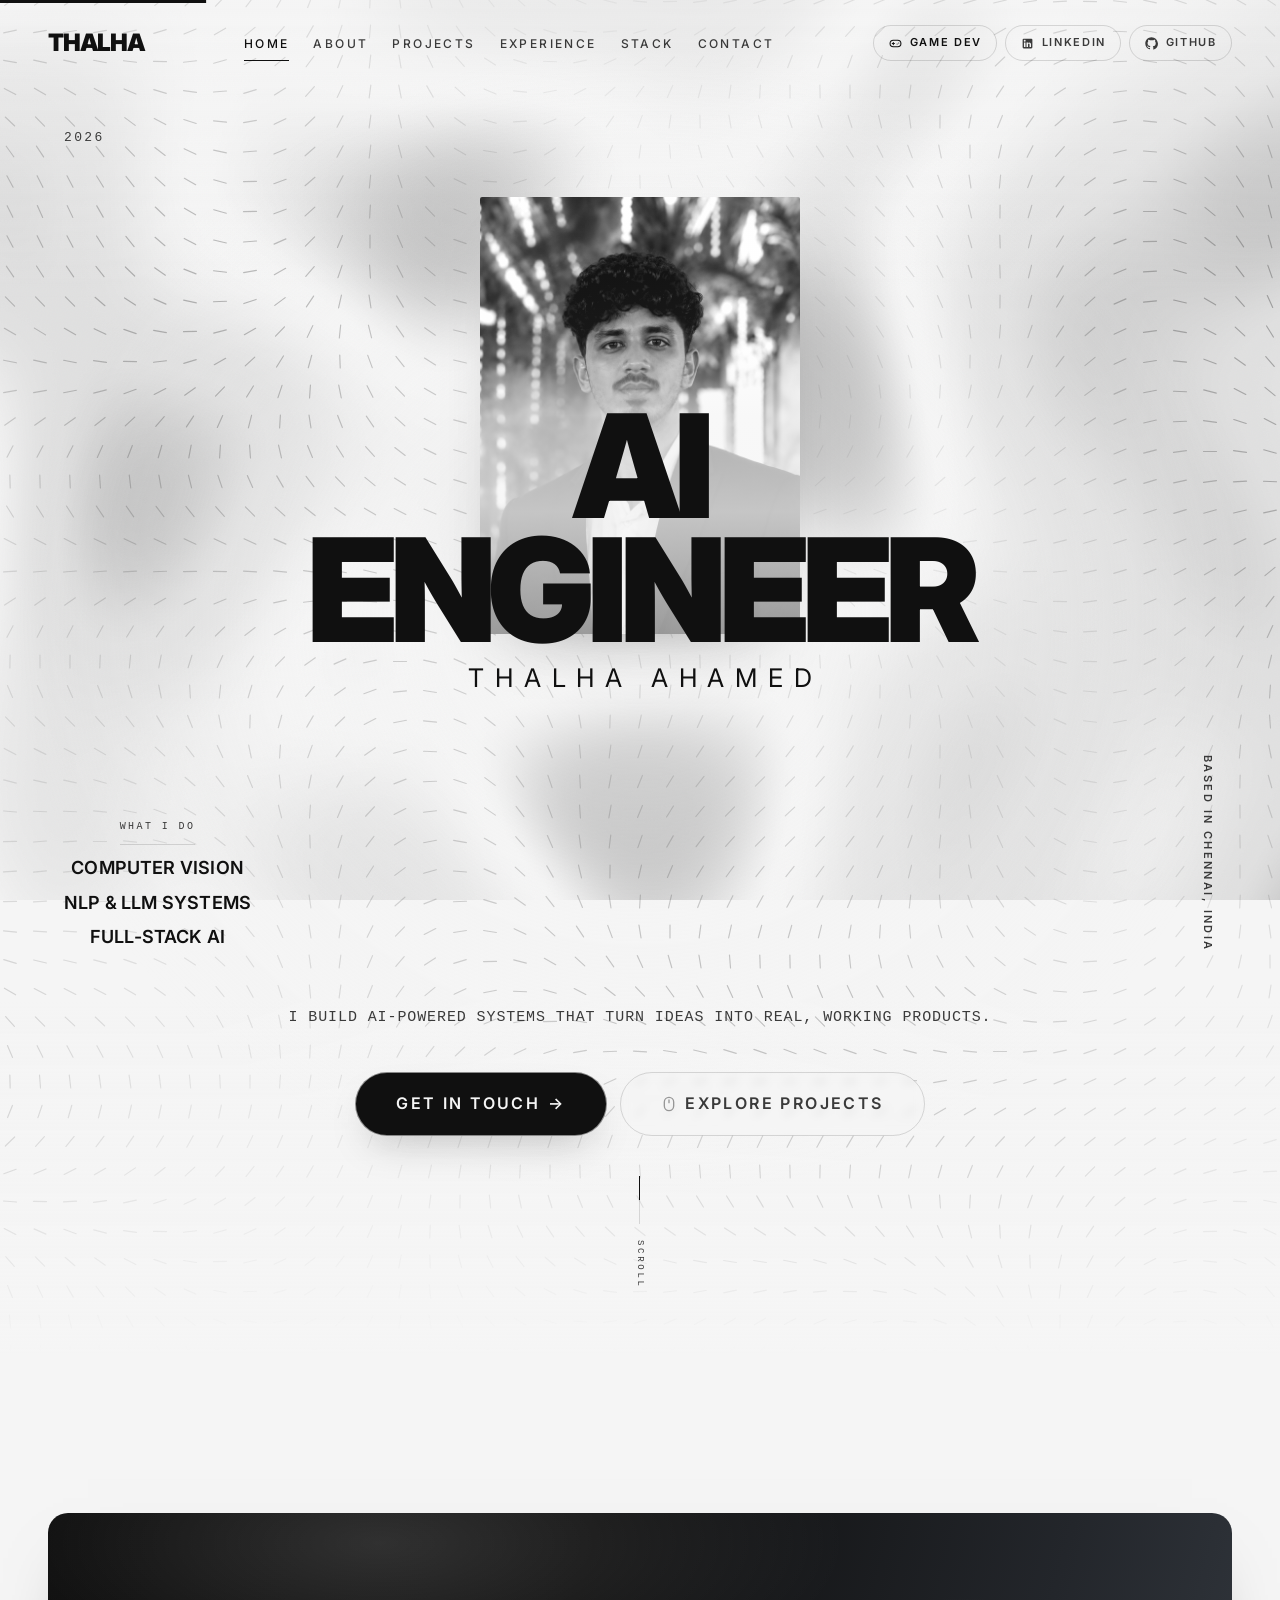
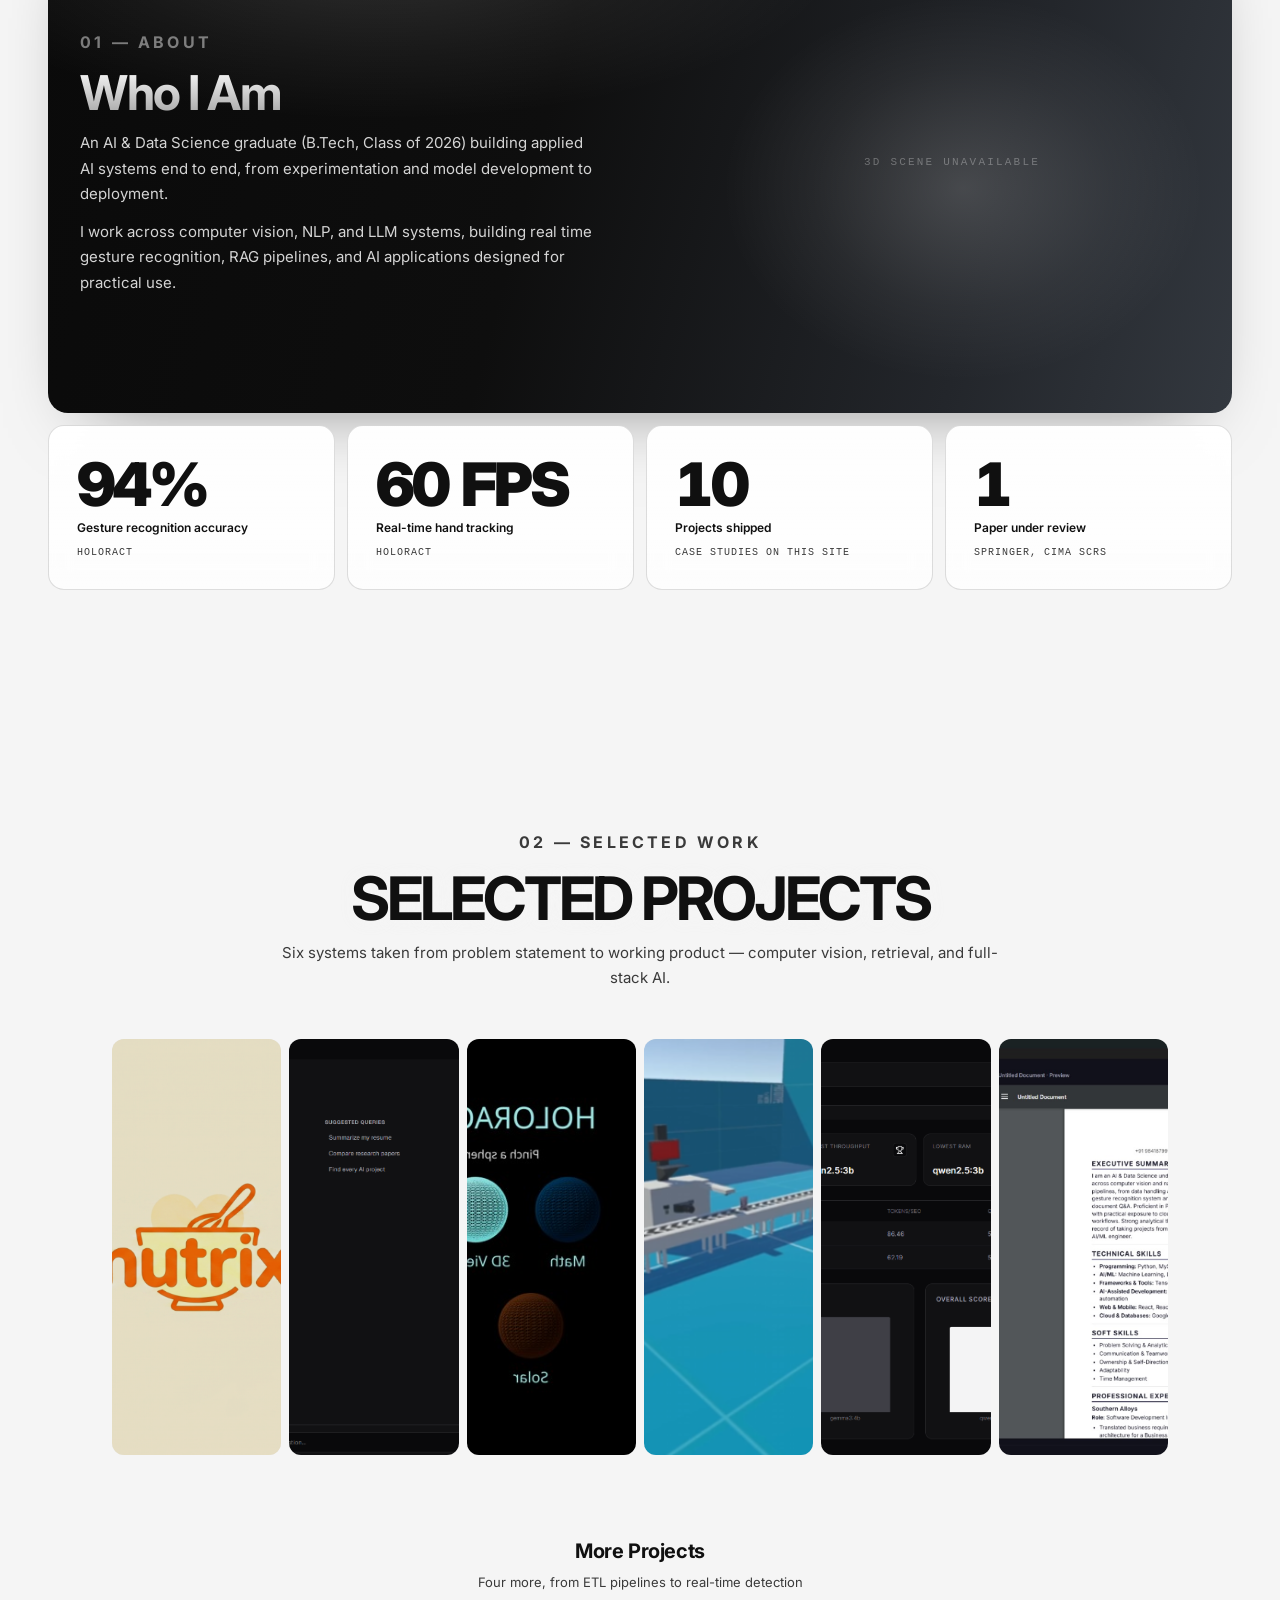
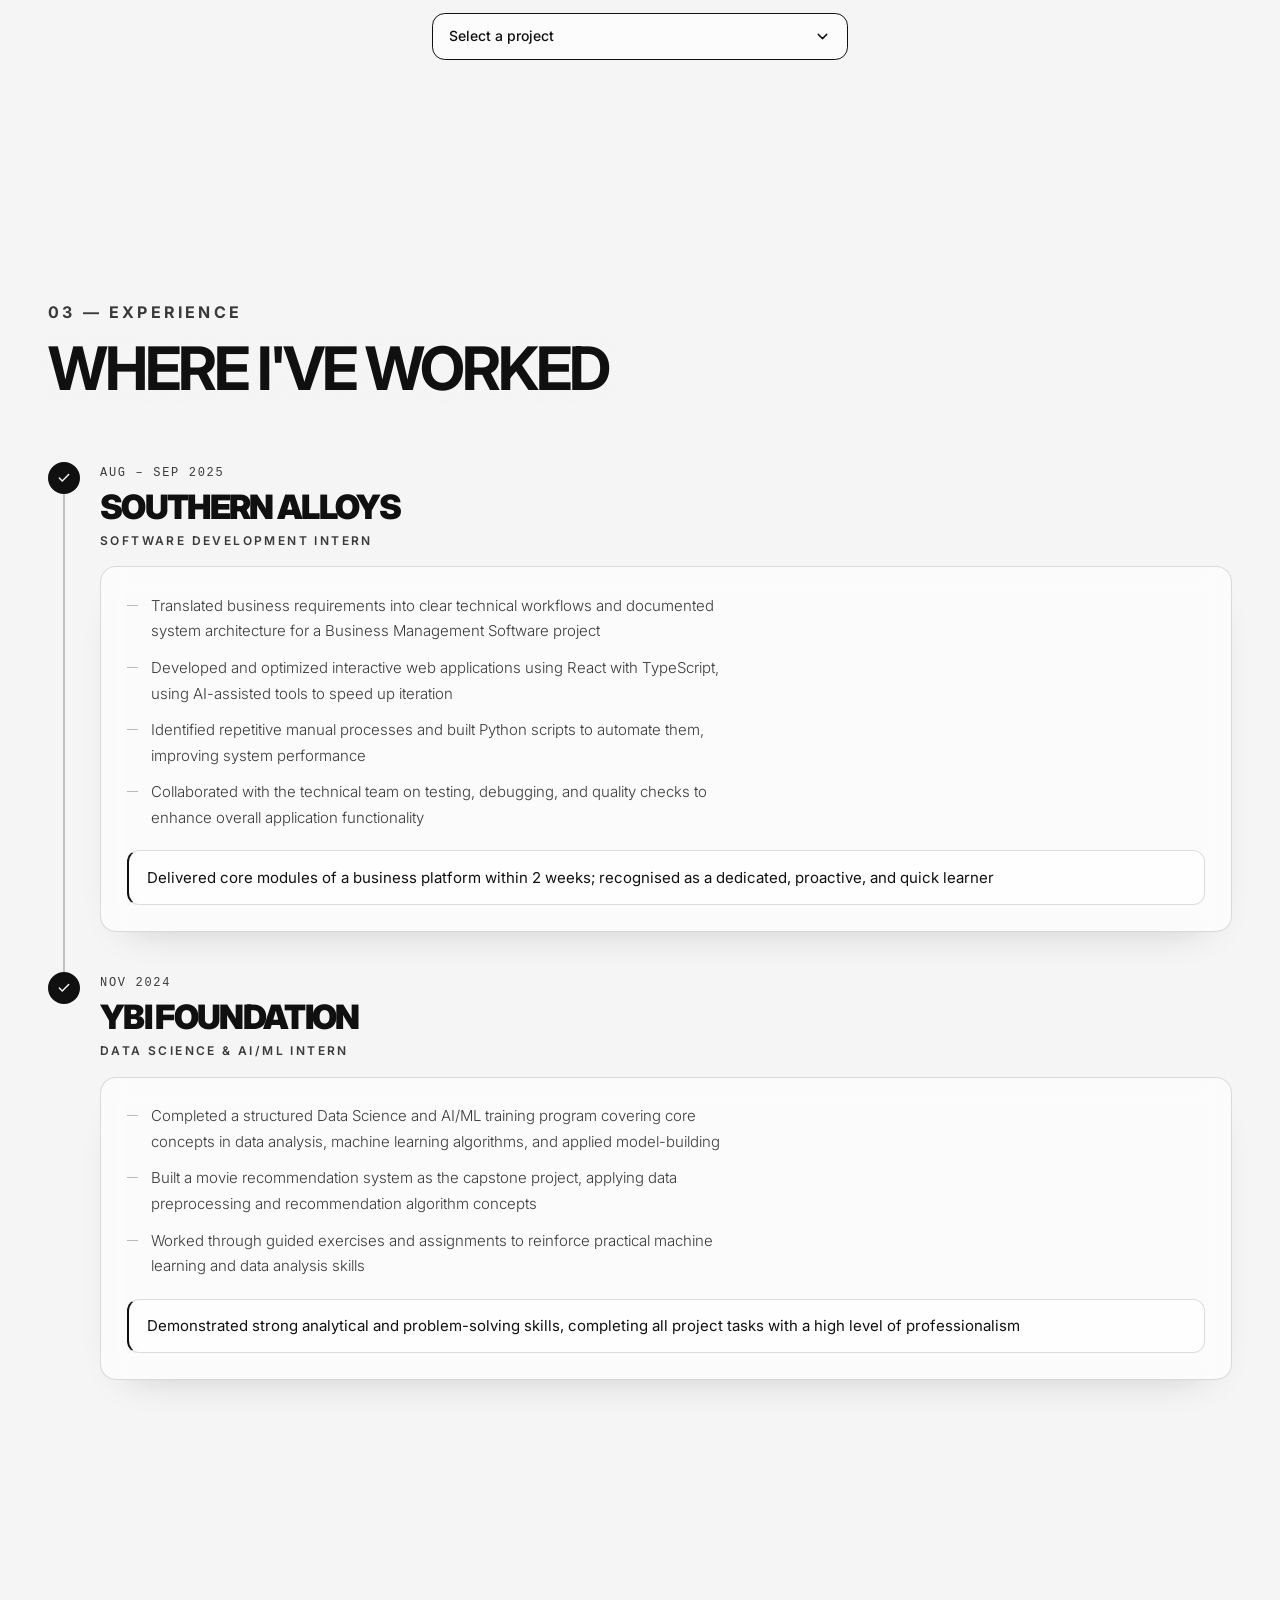
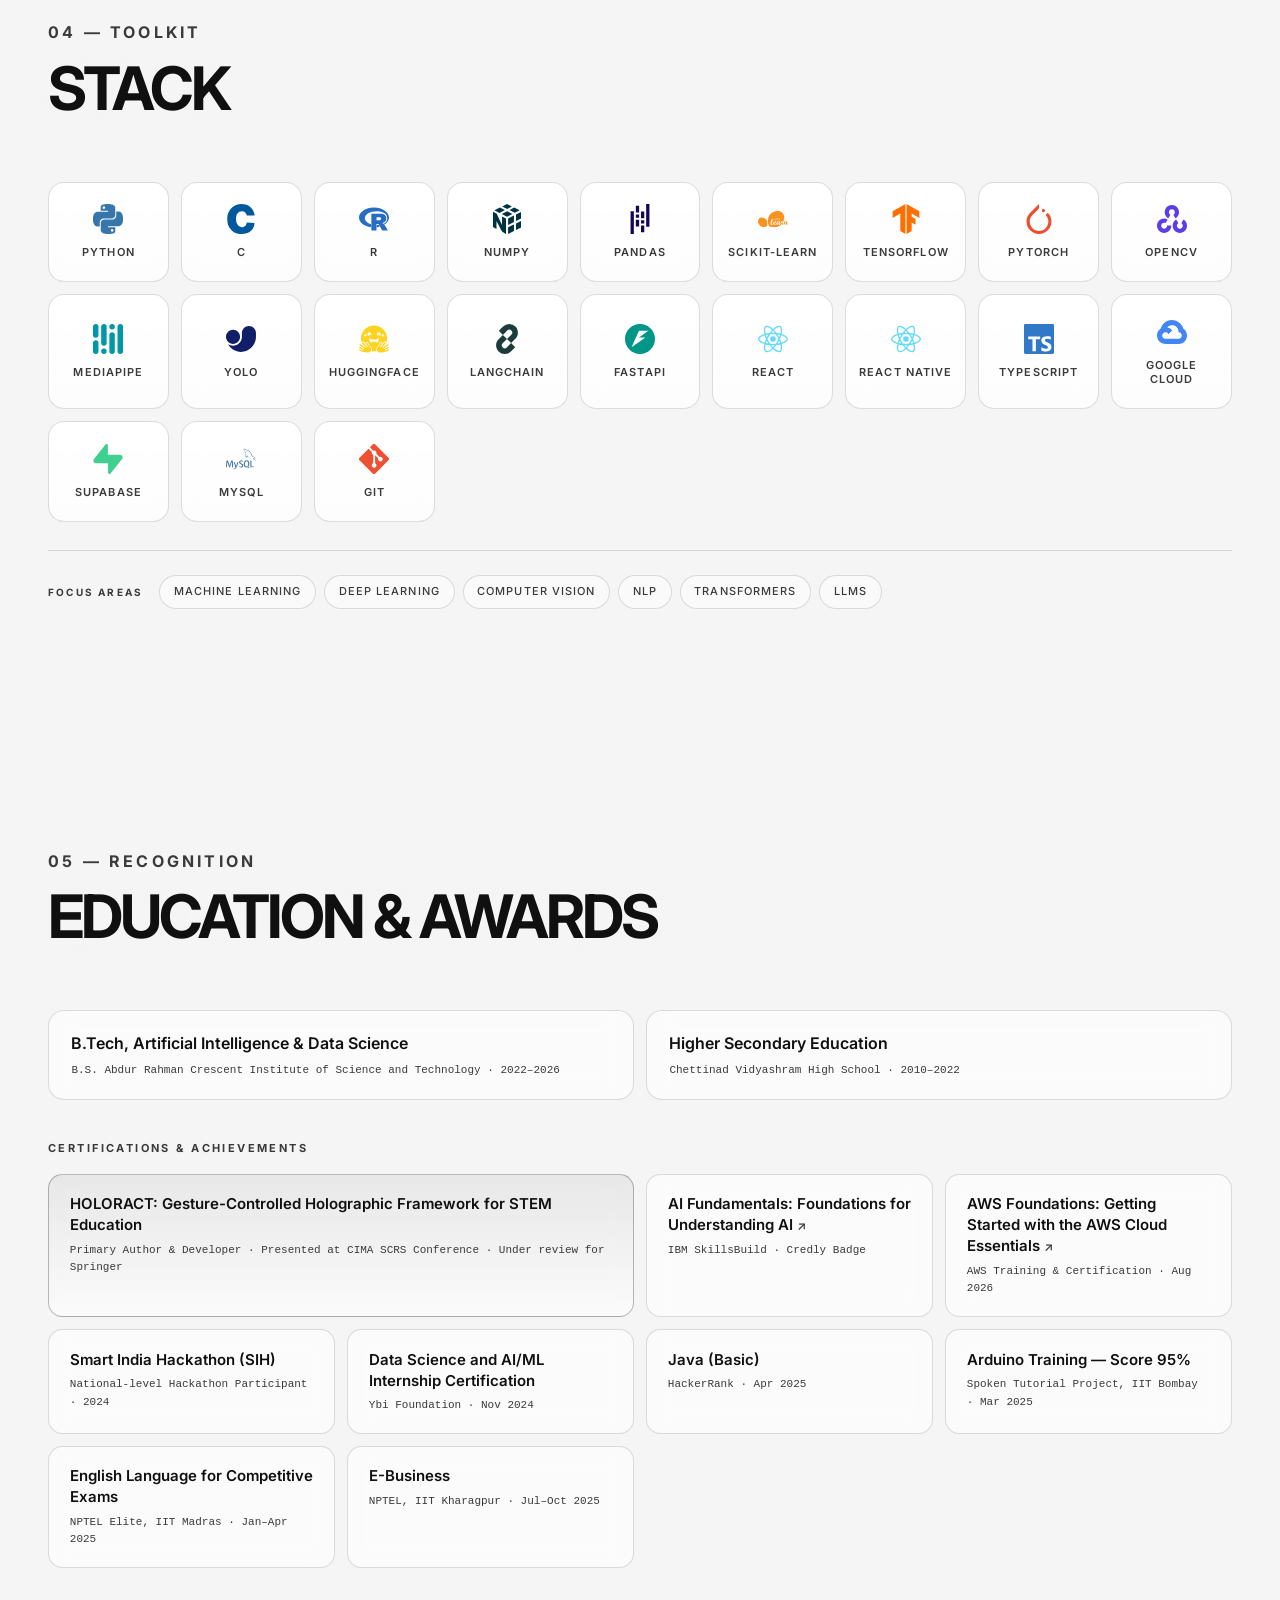
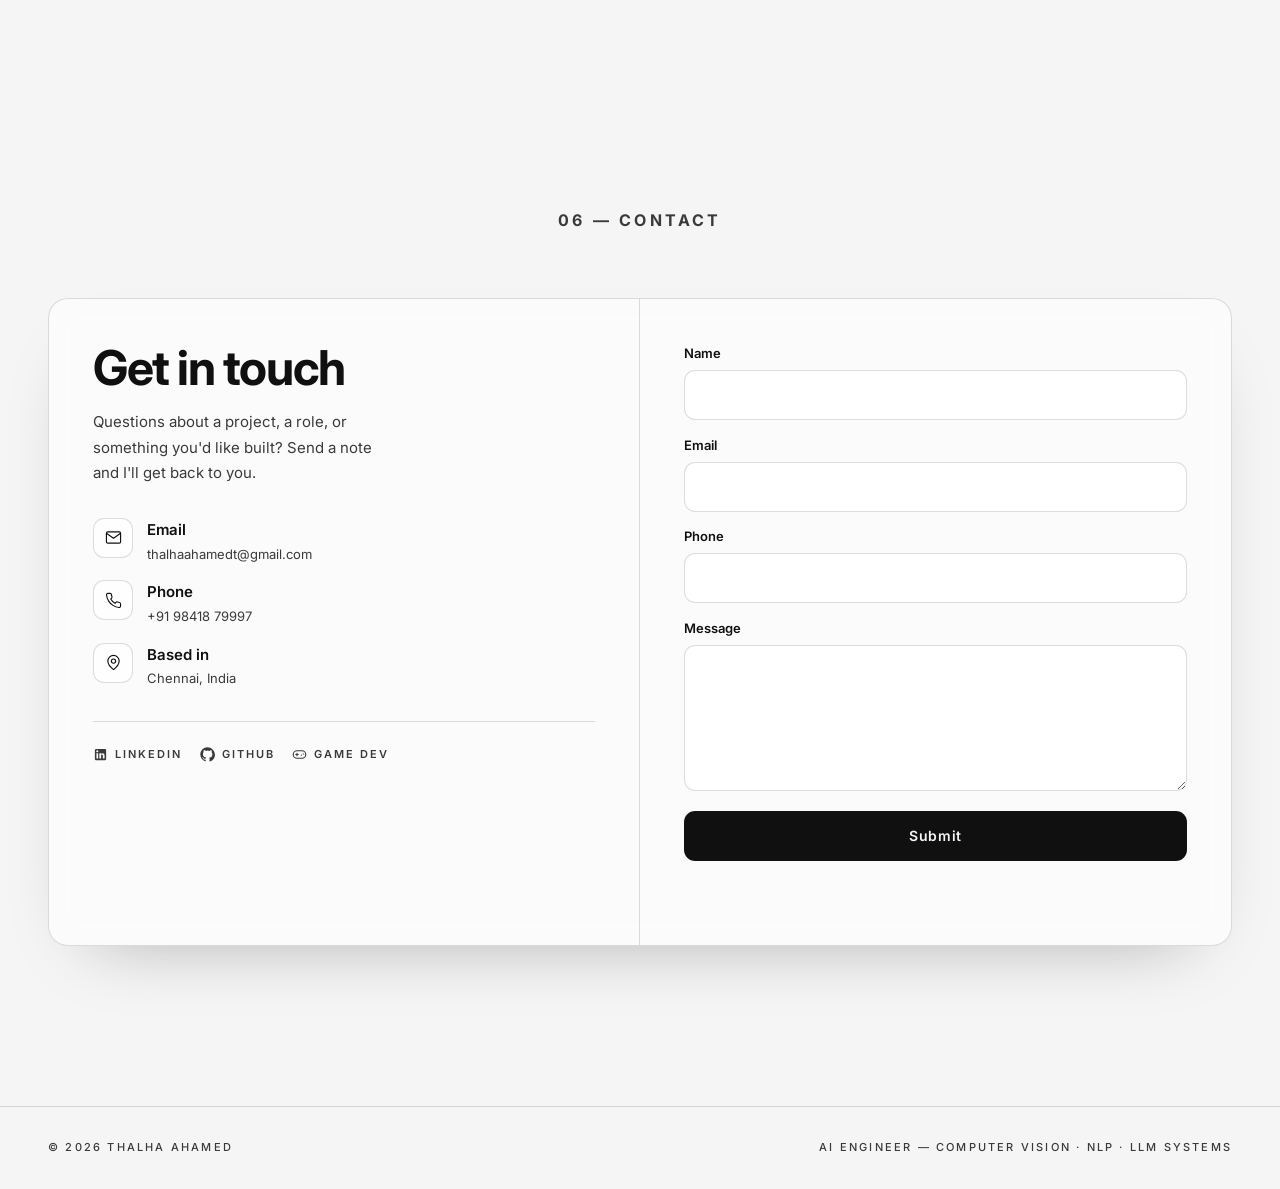
==== commit 03e7270b: "tagline" ====
--- a/_s.html
+++ b/_s.html
@@ -5,12 +5,12 @@
   <meta name="viewport" content="width=device-width, initial-scale=1.0, viewport-fit=cover">
   <meta name="theme-color" content="#F5F5F5">
   <title>Thalha Ahamed — AI Engineer</title>
-  <meta name="description" content="Portfolio of Thalha Ahamed — AI Engineer. Building systems that see, understand, and create. Computer Vision, NLP, LLM Systems.">
+  <meta name="description" content="Portfolio of Thalha Ahamed — AI Engineer. Building AI-powered systems that turn ideas into real, working products. Computer Vision, NLP, LLM Systems.">
   <meta name="author" content="Thalha Ahamed">
 
   <meta property="og:type" content="website">
   <meta property="og:title" content="Thalha Ahamed — AI Engineer">
-  <meta property="og:description" content="Building systems that see, understand, and create. Computer Vision, NLP, LLM Systems.">
+  <meta property="og:description" content="Building AI-powered systems that turn ideas into real, working products. Computer Vision, NLP, LLM Systems.">
   <meta name="twitter:card" content="summary_large_image">
 
   <link rel="preconnect" href="https://fonts.googleapis.com">
@@ -121,8 +121,7 @@
       </div>
 
       <p class="h4-blurb">
-        I build systems that see, understand, and create —<br>
-        taking projects from raw data through to working, deployed product.
+        I build AI-powered systems that turn ideas into real, working products.
       </p>
 
       <div class="h4-cta">
--- a/style.css
+++ b/style.css
@@ -876,8 +876,8 @@
 }
 
 @media (max-width: 700px) {
-  .h4-meta { flex-direction: column; align-items: flex-start; gap: 1.25rem; }
-  .h4-location { writing-mode: horizontal-tb; }
+  .h4-meta { flex-direction: column; align-items: center; text-align: center; gap: 1.25rem; }
+  .h4-location { writing-mode: horizontal-tb; text-align: center; }
   .h4-title { letter-spacing: -0.045em; }
 }
 
@@ -1030,9 +1030,14 @@
   letter-spacing: 0.2em;
   text-transform: uppercase;
   color: rgba(255, 255, 255, 0.3);
-}
-
-.spline-stage.is-ready .spline-status { display: none; }
+  transition: opacity 0.4s var(--ease-out), visibility 0.4s;
+}
+
+.spline-stage.is-ready .spline-status {
+  opacity: 0 !important;
+  visibility: hidden !important;
+  display: none !important;
+}
 
 @media (max-width: 767px) {
   .spline-card { height: auto; min-height: 560px; }
@@ -1444,6 +1449,29 @@
   color: var(--foreground);
 }
 
+.exp-cert-link {
+  display: inline-flex;
+  align-items: center;
+  gap: 0.45rem;
+  margin-top: 1rem;
+  padding: 0.55rem 1rem;
+  border: 1px solid var(--border);
+  border-radius: 0.5rem;
+  background: rgba(255, 255, 255, 0.5);
+  font-size: 0.85rem;
+  font-weight: 500;
+  color: var(--foreground);
+  text-decoration: none;
+  transition: background 0.2s, border-color 0.2s, transform 0.2s;
+}
+.exp-cert-link:hover {
+  background: var(--foreground);
+  color: #fff;
+  border-color: var(--foreground);
+  transform: translateY(-1px);
+}
+.exp-cert-link svg { flex-shrink: 0; }
+
 @media (max-width: 520px) {
   .track-step { grid-template-columns: 1.5rem 1fr; gap: 0 0.9rem; }
   .track-step::before { left: 0.75rem; top: 1.5rem; }
@@ -1735,8 +1763,9 @@
 
 .cc-submit:hover { opacity: 0.88; transform: translateY(-1px); }
 
-.cc-note { min-height: 1.2rem; font-size: 0.8125rem; color: var(--muted-foreground); }
-.cc-note.is-error { color: #C0392B; }
+.cc-note { min-height: 1.4rem; font-size: 0.8125rem; color: var(--muted-foreground); margin-top: 0.25rem; transition: color 0.3s; }
+.cc-note.is-error { color: #C0392B; font-weight: 500; }
+.cc-note.is-success { color: var(--foreground); font-weight: 600; }
 
 /* --------------------------------------------------------------------------
    18. FOOTER
@@ -1931,14 +1960,20 @@
    columns, and touch targets that clear 44px.
    -------------------------------------------------------------------------- */
 @media (max-width: 860px) {
+  /* Background — disable vibrating micro-line grid on mobile and soften noise */
+  #flow-grid { display: none !important; }
+  #simplex-bg { opacity: 0.12; }
+
   /* Hero — the Hero 04 stack needs breathing room, not desktop scale. */
   .hero { padding: 6rem var(--gutter) 2.5rem; }
   .h4-stage { margin-top: 1rem; }
   .h4-photo { width: min(58vw, 240px); }
   .h4-title { font-size: clamp(2.4rem, 13vw, 4.5rem); top: 64%; }
   .h4-name { letter-spacing: 0.3em; text-indent: 0.3em; font-size: 0.8rem; }
-  .h4-meta { margin-top: 2rem; }
-  .h4-blurb { margin-top: 1.75rem; font-size: 0.8125rem; line-height: 1.8; text-align: left; }
+  .h4-meta { margin-top: 2rem; align-items: center; text-align: center; }
+  .h4-services-block { align-items: center; text-align: center; margin-inline: auto; }
+  .h4-location { text-align: center; margin-inline: auto; }
+  .h4-blurb { margin-top: 1.75rem; font-size: 0.8125rem; line-height: 1.8; text-align: center; }
   .h4-cta { margin-top: 1.5rem; }
   .hero-scroll { display: none; }
 
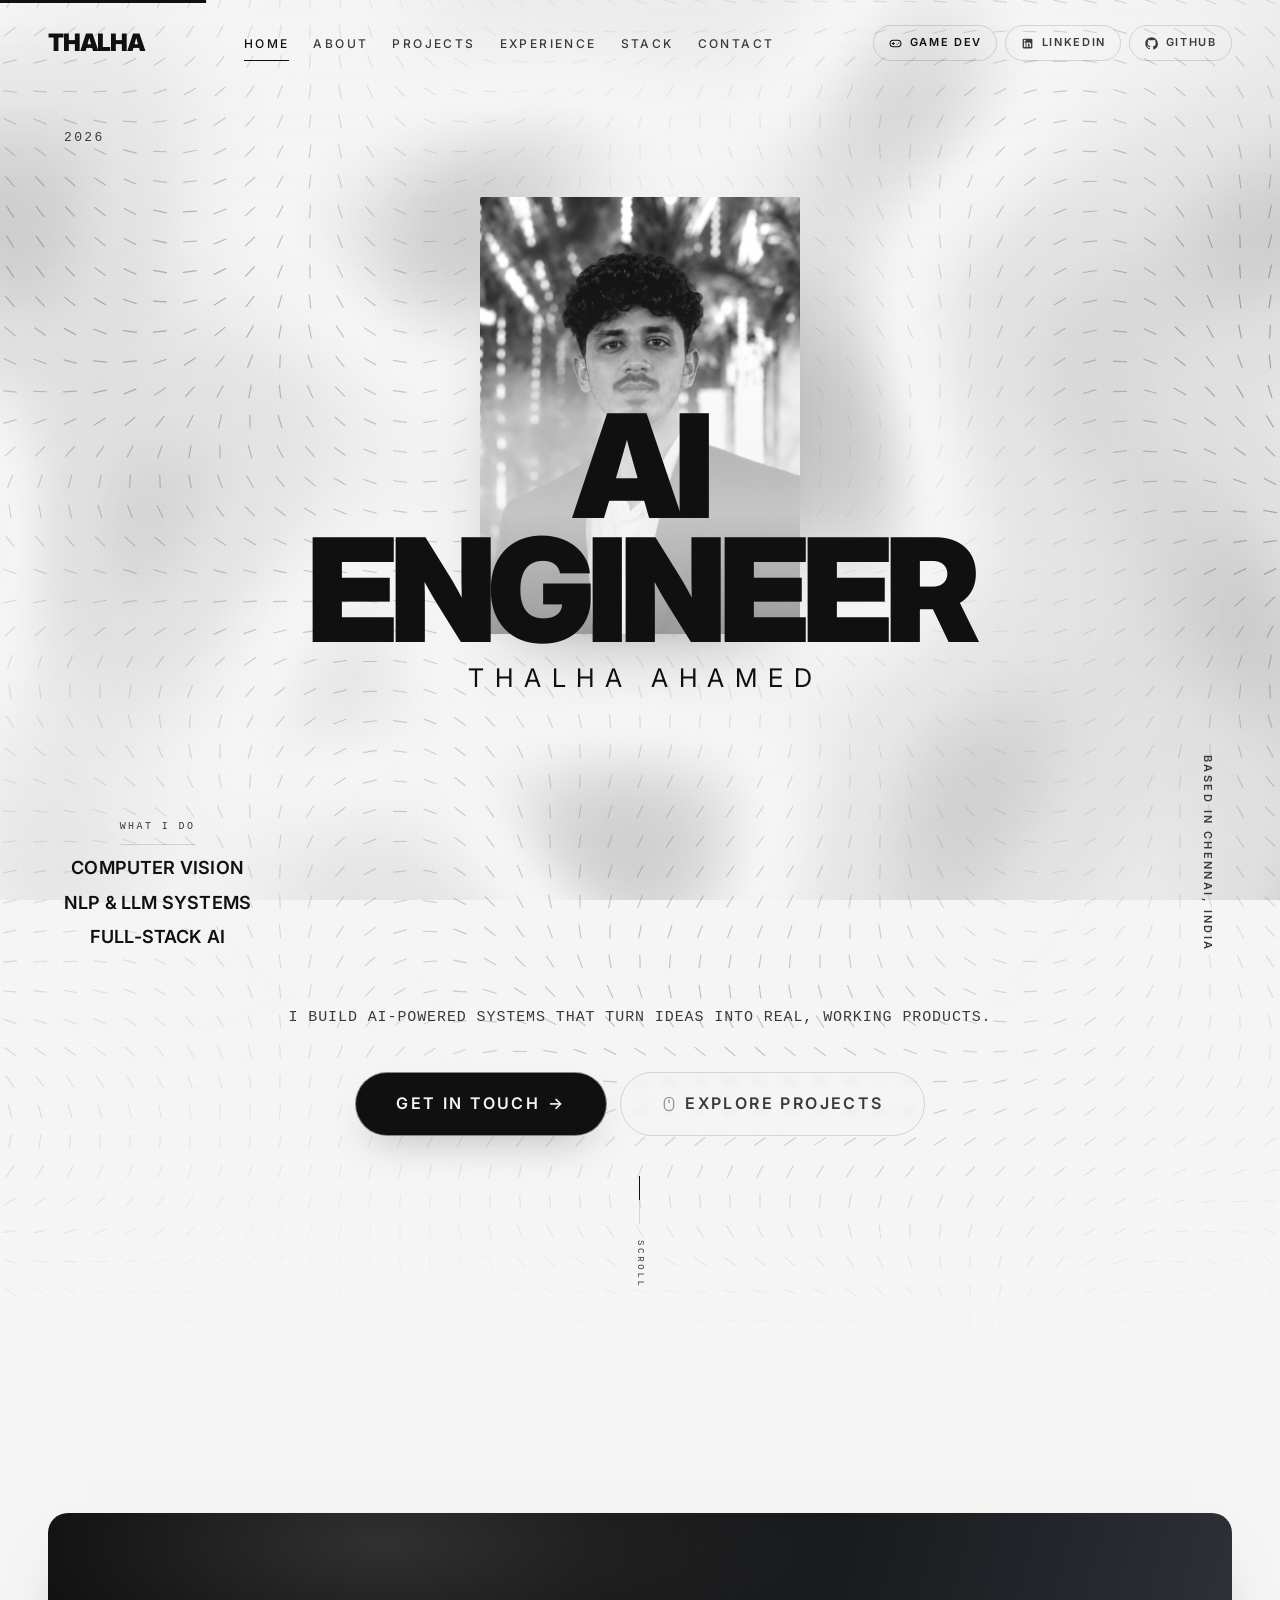
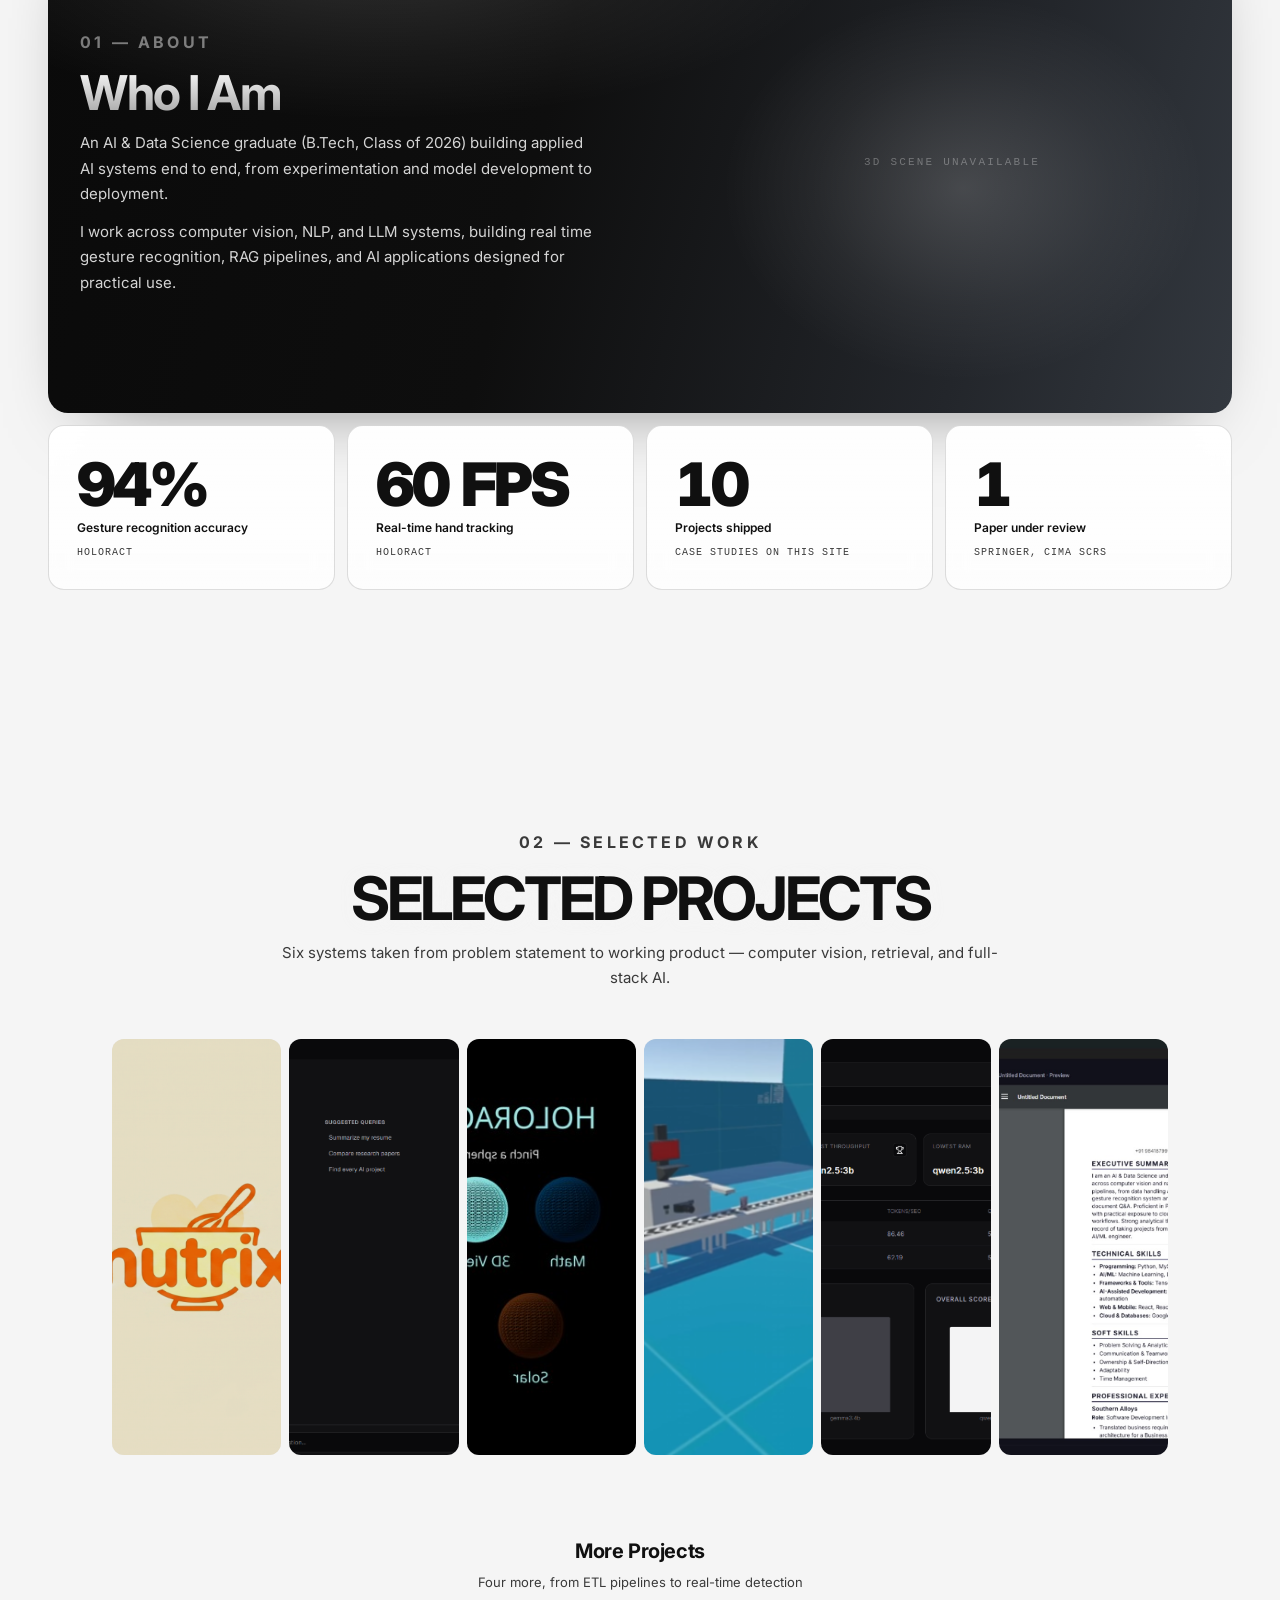
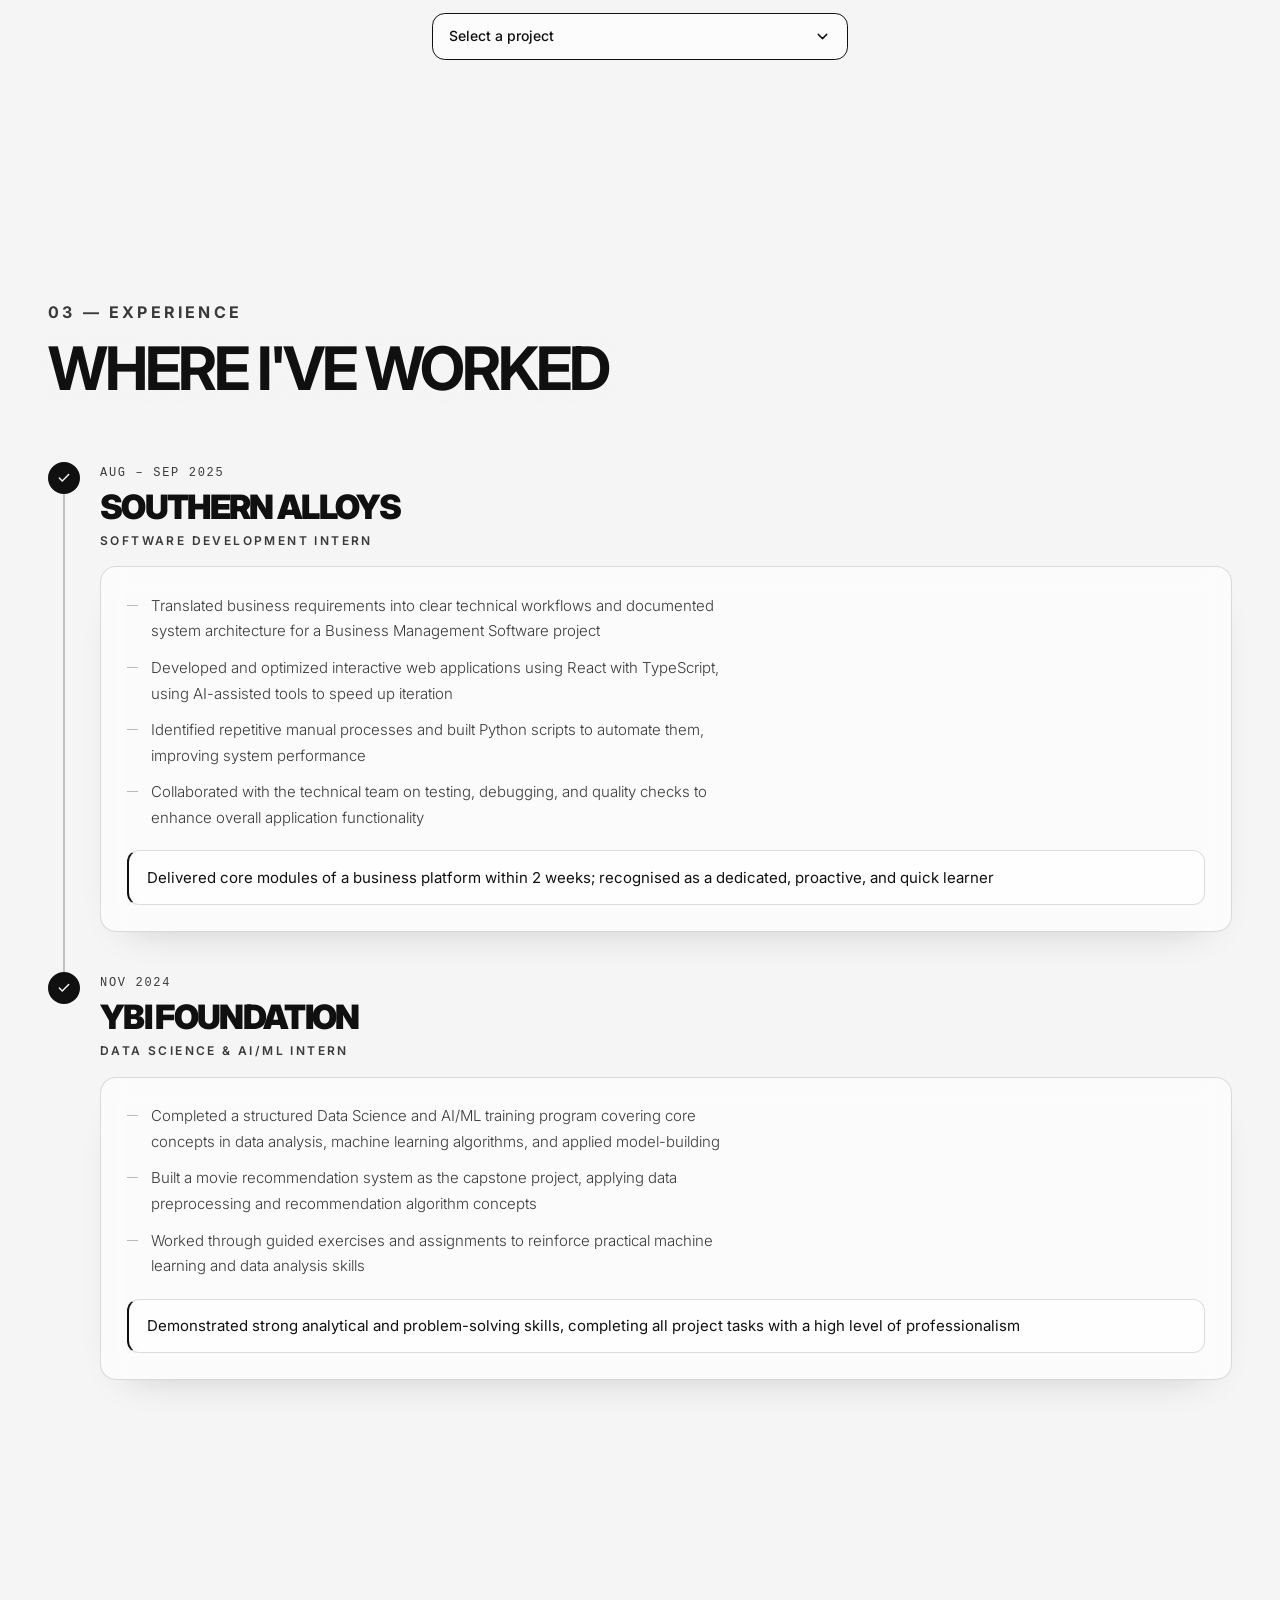
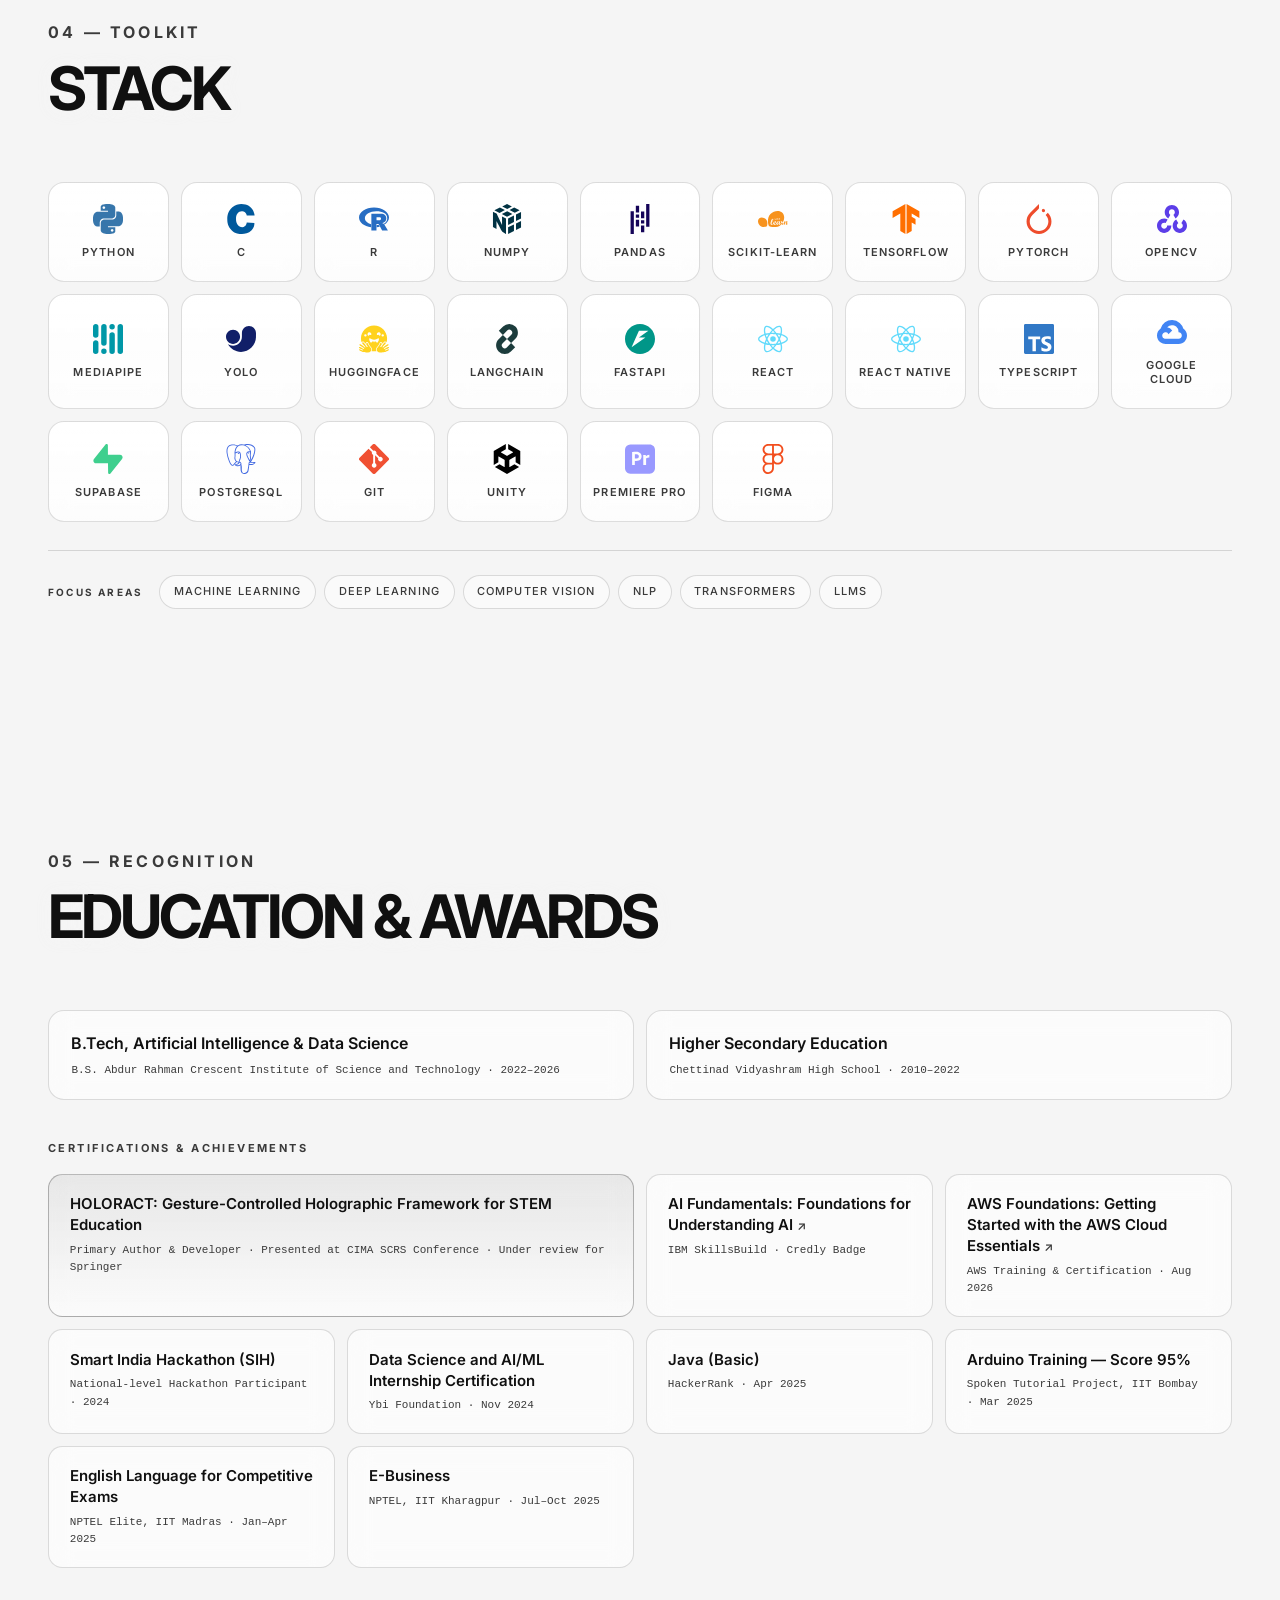
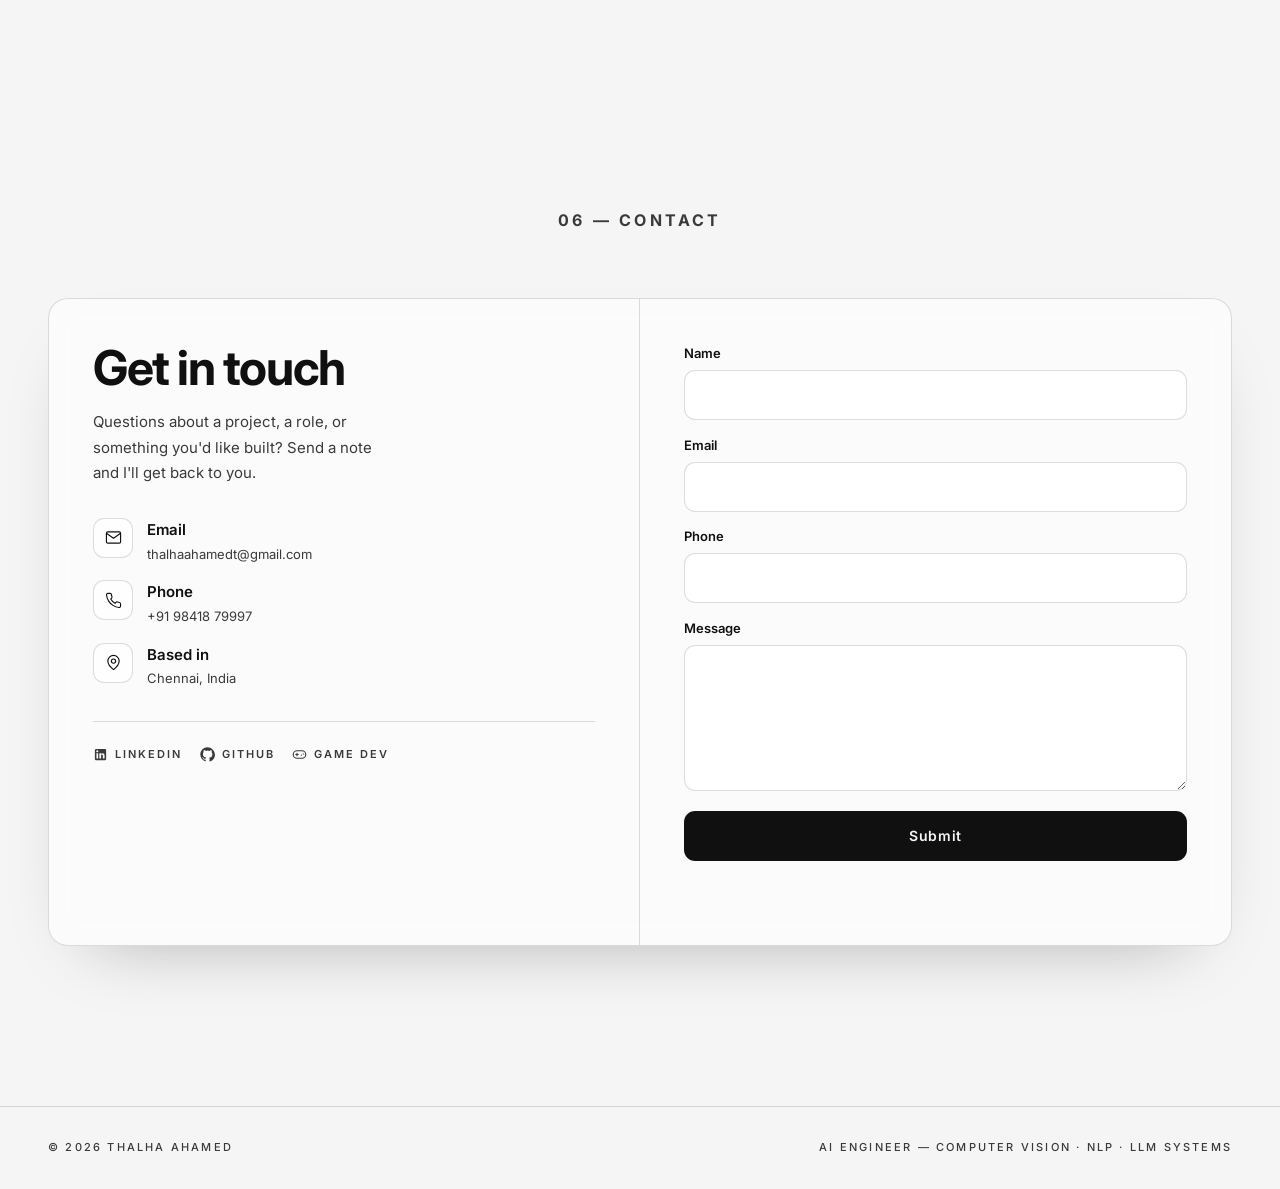
==== commit 9c2aa57e: "th" ====
--- a/_s.html
+++ b/_s.html
@@ -427,13 +427,25 @@
             <svg class="tool-icon" viewBox="0 0 24 24" role="img" aria-hidden="true"><path d="M11.9 1.036c-.015-.986-1.26-1.41-1.874-.637L.764 12.05C-.33 13.427.65 15.455 2.409 15.455h9.579l.113 7.51c.014.985 1.259 1.408 1.873.636l9.262-11.653c1.093-1.375.113-3.403-1.645-3.403h-9.642z"/></svg>
             <span class="tool-name">Supabase</span>
           </li>
-          <li class="tool" style="--brand:#4479A1">
-            <svg class="tool-icon" viewBox="0 0 24 24" role="img" aria-hidden="true"><path d="M16.405 5.501c-.115 0-.193.014-.274.033v.013h.014c.054.104.146.18.214.273.054.107.1.214.154.32l.014-.015c.094-.066.14-.172.14-.333-.04-.047-.046-.094-.08-.14-.04-.067-.126-.1-.18-.153zM5.77 18.695h-.927a50.854 50.854 0 00-.27-4.41h-.008l-1.41 4.41H2.45l-1.4-4.41h-.01a72.892 72.892 0 00-.195 4.41H0c.055-1.966.192-3.81.41-5.53h1.15l1.335 4.064h.008l1.347-4.064h1.095c.242 2.015.384 3.86.428 5.53zm4.017-4.08c-.378 2.045-.876 3.533-1.492 4.46-.482.716-1.01 1.073-1.583 1.073-.153 0-.34-.046-.566-.138v-.494c.11.017.24.026.386.026.268 0 .483-.075.647-.222.197-.18.295-.382.295-.605 0-.155-.077-.47-.23-.944L6.23 14.615h.91l.727 2.36c.164.536.233.91.205 1.123.4-1.064.678-2.227.835-3.483zm12.325 4.08h-2.63v-5.53h.885v4.85h1.745zm-3.32.135l-1.016-.5c.09-.076.177-.158.255-.25.433-.506.648-1.258.648-2.253 0-1.83-.718-2.746-2.155-2.746-.704 0-1.254.232-1.65.697-.43.508-.646 1.256-.646 2.245 0 .972.19 1.686.574 2.14.35.41.877.615 1.583.615.264 0 .506-.033.725-.098l1.325.772.36-.622zM15.5 17.588c-.225-.36-.337-.94-.337-1.736 0-1.393.424-2.09 1.27-2.09.443 0 .77.167.977.5.224.362.336.936.336 1.723 0 1.404-.424 2.108-1.27 2.108-.445 0-.77-.167-.978-.5zm-1.658-.425c0 .47-.172.856-.516 1.156-.344.3-.803.45-1.384.45-.543 0-1.064-.172-1.573-.515l.237-.476c.438.22.833.328 1.19.328.332 0 .593-.073.783-.22a.754.754 0 00.3-.615c0-.33-.23-.61-.648-.845-.388-.213-1.163-.657-1.163-.657-.422-.307-.632-.636-.632-1.177 0-.45.157-.81.47-1.085.315-.278.72-.415 1.22-.415.512 0 .98.136 1.4.41l-.213.476a2.726 2.726 0 00-1.064-.23c-.283 0-.502.068-.654.206a.685.685 0 00-.248.524c0 .328.234.61.666.85.393.215 1.187.67 1.187.67.433.305.648.63.648 1.168zm9.382-5.852c-.535-.014-.95.04-1.297.188-.1.04-.26.04-.274.167.055.053.063.14.11.214.08.134.218.313.346.407.14.11.28.216.427.31.26.16.555.255.81.416.145.094.293.213.44.313.073.05.12.14.214.172v-.02c-.046-.06-.06-.147-.105-.214-.067-.067-.134-.127-.2-.193a3.223 3.223 0 00-.695-.675c-.214-.146-.682-.35-.77-.595l-.013-.014c.146-.013.32-.066.46-.106.227-.06.435-.047.67-.106.106-.027.213-.06.32-.094v-.06c-.12-.12-.21-.283-.334-.395a8.867 8.867 0 00-1.104-.823c-.21-.134-.476-.22-.697-.334-.08-.04-.214-.06-.26-.127-.12-.146-.19-.34-.275-.514a17.69 17.69 0 01-.547-1.163c-.12-.262-.193-.523-.34-.763-.69-1.137-1.437-1.826-2.586-2.5-.247-.14-.543-.2-.856-.274-.167-.008-.334-.02-.5-.027-.11-.047-.216-.174-.31-.235-.38-.24-1.364-.76-1.644-.072-.18.434.267.862.422 1.082.115.153.26.328.34.5.047.116.06.235.107.356.106.294.207.622.347.897.073.14.153.287.247.413.054.073.146.107.167.227-.094.136-.1.334-.154.5-.24.757-.146 1.693.194 2.25.107.166.362.534.703.393.3-.12.234-.5.32-.835.02-.08.007-.133.048-.187v.015c.094.188.188.367.274.555.206.328.566.668.867.895.16.12.287.328.487.402v-.02h-.015c-.043-.058-.1-.086-.154-.133a3.445 3.445 0 01-.35-.4 8.76 8.76 0 01-.747-1.218c-.11-.21-.202-.436-.29-.643-.04-.08-.04-.2-.107-.24-.1.146-.247.273-.32.453-.127.288-.14.642-.188 1.01-.027.007-.014 0-.027.014-.214-.052-.287-.274-.367-.46-.2-.475-.233-1.238-.06-1.785.047-.14.247-.582.167-.716-.042-.127-.174-.2-.247-.303a2.478 2.478 0 01-.24-.427c-.16-.374-.24-.788-.414-1.162-.08-.173-.22-.354-.334-.513-.127-.18-.267-.307-.368-.52-.033-.073-.08-.194-.027-.274.014-.054.042-.075.094-.09.088-.072.335.022.422.062.247.1.455.194.662.334.094.066.195.193.315.226h.14c.214.047.455.014.655.073.355.114.675.28.962.46a5.953 5.953 0 012.085 2.286c.08.154.115.295.188.455.14.33.313.663.455.982.14.315.275.636.476.897.1.14.502.213.682.286.133.06.34.115.46.188.23.14.454.3.67.454.11.076.443.243.463.378z"/></svg>
-            <span class="tool-name">MySQL</span>
+          <li class="tool" style="--brand:#4169E1">
+            <svg class="tool-icon" viewBox="0 0 24 24" role="img" aria-hidden="true"><path d="M23.5594 14.7228a.5269.5269 0 0 0-.0563-.1191c-.139-.2632-.4768-.3418-1.0074-.2321-1.6533.3411-2.2935.1312-2.5256-.0191 1.342-2.0482 2.445-4.522 3.0411-6.8297.2714-1.0507.7982-3.5237.1222-4.7316a1.5641 1.5641 0 0 0-.1509-.235C21.6931.9086 19.8007.0248 17.5099.0005c-1.4947-.0158-2.7705.3461-3.1161.4794a9.449 9.449 0 0 0-.5159-.0816 8.044 8.044 0 0 0-1.3114-.1278c-1.1822-.0184-2.2038.2642-3.0498.8406-.8573-.3211-4.7888-1.645-7.2219.0788C.9359 2.1526.3086 3.8733.4302 6.3043c.0409.818.5069 3.334 1.2423 5.7436.4598 1.5065.9387 2.7019 1.4334 3.582.553.9942 1.1259 1.5933 1.7143 1.7895.4474.1491 1.1327.1441 1.8581-.7279.8012-.9635 1.5903-1.8258 1.9446-2.2069.4351.2355.9064.3625 1.39.3772a.0569.0569 0 0 0 .0004.0041 11.0312 11.0312 0 0 0-.2472.3054c-.3389.4302-.4094.5197-1.5002.7443-.3102.064-1.1344.2339-1.1464.8115-.0025.1224.0329.2309.0919.3268.2269.4231.9216.6097 1.015.6331 1.3345.3335 2.5044.092 3.3714-.6787-.017 2.231.0775 4.4174.3454 5.0874.2212.5529.7618 1.9045 2.4692 1.9043.2505 0 .5263-.0291.8296-.0941 1.7819-.3821 2.5557-1.1696 2.855-2.9059.1503-.8707.4016-2.8753.5388-4.1012.0169-.0703.0357-.1207.057-.1362.0007-.0005.0697-.0471.4272.0307a.3673.3673 0 0 0 .0443.0068l.2539.0223.0149.001c.8468.0384 1.9114-.1426 2.5312-.4308.6438-.2988 1.8057-1.0323 1.5951-1.6698zM2.371 11.8765c-.7435-2.4358-1.1779-4.8851-1.2123-5.5719-.1086-2.1714.4171-3.6829 1.5623-4.4927 1.8367-1.2986 4.8398-.5408 6.108-.13-.0032.0032-.0066.0061-.0098.0094-2.0238 2.044-1.9758 5.536-1.9708 5.7495-.0002.0823.0066.1989.0162.3593.0348.5873.0996 1.6804-.0735 2.9184-.1609 1.1504.1937 2.2764.9728 3.0892.0806.0841.1648.1631.2518.2374-.3468.3714-1.1004 1.1926-1.9025 2.1576-.5677.6825-.9597.5517-1.0886.5087-.3919-.1307-.813-.5871-1.2381-1.3223-.4796-.839-.9635-2.0317-1.4155-3.5126zm6.0072 5.0871c-.1711-.0428-.3271-.1132-.4322-.1772.0889-.0394.2374-.0902.4833-.1409 1.2833-.2641 1.4815-.4506 1.9143-1.0002.0992-.126.2116-.2687.3673-.4426a.3549.3549 0 0 0 .0737-.1298c.1708-.1513.2724-.1099.4369-.0417.156.0646.3078.26.3695.4752.0291.1016.0619.2945-.0452.4444-.9043 1.2658-2.2216 1.2494-3.1676 1.0128zm2.094-3.988-.0525.141c-.133.3566-.2567.6881-.3334 1.003-.6674-.0021-1.3168-.2872-1.8105-.8024-.6279-.6551-.9131-1.5664-.7825-2.5004.1828-1.3079.1153-2.4468.079-3.0586-.005-.0857-.0095-.1607-.0122-.2199.2957-.2621 1.6659-.9962 2.6429-.7724.4459.1022.7176.4057.8305.928.5846 2.7038.0774 3.8307-.3302 4.7363-.084.1866-.1633.3629-.2311.5454zm7.3637 4.5725c-.0169.1768-.0358.376-.0618.5959l-.146.4383a.3547.3547 0 0 0-.0182.1077c-.0059.4747-.054.6489-.115.8693-.0634.2292-.1353.4891-.1794 1.0575-.11 1.4143-.8782 2.2267-2.4172 2.5565-1.5155.3251-1.7843-.4968-2.0212-1.2217a6.5824 6.5824 0 0 0-.0769-.2266c-.2154-.5858-.1911-1.4119-.1574-2.5551.0165-.5612-.0249-1.9013-.3302-2.6462.0044-.2932.0106-.5909.019-.8918a.3529.3529 0 0 0-.0153-.1126 1.4927 1.4927 0 0 0-.0439-.208c-.1226-.4283-.4213-.7866-.7797-.9351-.1424-.059-.4038-.1672-.7178-.0869.067-.276.1831-.5875.309-.9249l.0529-.142c.0595-.16.134-.3257.213-.5012.4265-.9476 1.0106-2.2453.3766-5.1772-.2374-1.0981-1.0304-1.6343-2.2324-1.5098-.7207.0746-1.3799.3654-1.7088.5321a5.6716 5.6716 0 0 0-.1958.1041c.0918-1.1064.4386-3.1741 1.7357-4.4823a4.0306 4.0306 0 0 1 .3033-.276.3532.3532 0 0 0 .1447-.0644c.7524-.5706 1.6945-.8506 2.802-.8325.4091.0067.8017.0339 1.1742.081 1.939.3544 3.2439 1.4468 4.0359 2.3827.8143.9623 1.2552 1.9315 1.4312 2.4543-1.3232-.1346-2.2234.1268-2.6797.779-.9926 1.4189.543 4.1729 1.2811 5.4964.1353.2426.2522.4522.2889.5413.2403.5825.5515.9713.7787 1.2552.0696.087.1372.1714.1885.245-.4008.1155-1.1208.3825-1.0552 1.717-.0123.1563-.0423.4469-.0834.8148-.0461.2077-.0702.4603-.0994.7662zm.8905-1.6211c-.0405-.8316.2691-.9185.5967-1.0105a2.8566 2.8566 0 0 0 .135-.0406 1.202 1.202 0 0 0 .1342.103c.5703.3765 1.5823.4213 3.0068.1344-.2016.1769-.5189.3994-.9533.6011-.4098.1903-1.0957.333-1.7473.3636-.7197.0336-1.0859-.0807-1.1721-.151zm.5695-9.2712c-.0059.3508-.0542.6692-.1054 1.0017-.055.3576-.112.7274-.1264 1.1762-.0142.4368.0404.8909.0932 1.3301.1066.887.216 1.8003-.2075 2.7014a3.5272 3.5272 0 0 1-.1876-.3856c-.0527-.1276-.1669-.3326-.3251-.6162-.6156-1.1041-2.0574-3.6896-1.3193-4.7446.3795-.5427 1.3408-.5661 2.1781-.463zm.2284 7.0137a12.3762 12.3762 0 0 0-.0853-.1074l-.0355-.0444c.7262-1.1995.5842-2.3862.4578-3.4385-.0519-.4318-.1009-.8396-.0885-1.2226.0129-.4061.0666-.7543.1185-1.0911.0639-.415.1288-.8443.1109-1.3505.0134-.0531.0188-.1158.0118-.1902-.0457-.4855-.5999-1.938-1.7294-3.253-.6076-.7073-1.4896-1.4972-2.6889-2.0395.5251-.1066 1.2328-.2035 2.0244-.1859 2.0515.0456 3.6746.8135 4.8242 2.2824a.908.908 0 0 1 .0667.1002c.7231 1.3556-.2762 6.2751-2.9867 10.5405zm-8.8166-6.1162c-.025.1794-.3089.4225-.6211.4225a.5821.5821 0 0 1-.0809-.0056c-.1873-.026-.3765-.144-.5059-.3156-.0458-.0605-.1203-.178-.1055-.2844.0055-.0401.0261-.0985.0925-.1488.1182-.0894.3518-.1226.6096-.0867.3163.0441.6426.1938.6113.4186zm7.9305-.4114c.0111.0792-.049.201-.1531.3102-.0683.0717-.212.1961-.4079.2232a.5456.5456 0 0 1-.075.0052c-.2935 0-.5414-.2344-.5607-.3717-.024-.1765.2641-.3106.5611-.352.297-.0414.6111.0088.6356.1851z"/></svg>
+            <span class="tool-name">PostgreSQL</span>
           </li>
           <li class="tool" style="--brand:#F05032">
             <svg class="tool-icon" viewBox="0 0 24 24" role="img" aria-hidden="true"><path d="M13.09 23.549a1.54 1.54 0 0 1-2.18 0L.451 13.089a1.54 1.54 0 0 1 0-2.179l7.191-7.19 2.733 2.733a1.85 1.85 0 0 0 .964 2.326v6.66a1.849 1.849 0 1 0 1.54 0V8.957l2.508 2.508a1.85 1.85 0 1 0 1.09-1.09l-2.634-2.634a1.85 1.85 0 0 0-2.378-2.377L8.73 2.63 10.91.451a1.54 1.54 0 0 1 2.179 0l10.459 10.46a1.54 1.54 0 0 1 0 2.179z"/></svg>
             <span class="tool-name">Git</span>
+          </li>
+          <li class="tool" style="--brand:#000000">
+            <svg class="tool-icon" viewBox="0 0 24 24" role="img" aria-hidden="true"><path d="m12.9288 4.2939 3.7997 2.1929c.1366.077.1415.2905 0 .3675l-4.515 2.6076a.4192.4192 0 0 1-.4246 0L7.274 6.8543c-.139-.0745-.1415-.293 0-.3675l3.7972-2.193V0L1.3758 5.5977V16.793l3.7177-2.1456v-4.3858c-.0025-.1565.1813-.2682.318-.1838l4.5148 2.6076a.4252.4252 0 0 1 .2136.3676v5.2127c.0025.1565-.1813.2682-.3179.1838l-3.7996-2.1929-3.7178 2.1457L12 24l9.6954-5.5977-3.7178-2.1457-3.7996 2.1929c-.1341.082-.3229-.0248-.3179-.1838V13.053c0-.1565.087-.2956.2136-.3676l4.5149-2.6076c.134-.082.3228.0224.3179.1838v4.3858l3.7177 2.1456V5.5977L12.9288 0Z"/></svg>
+            <span class="tool-name">Unity</span>
+          </li>
+          <li class="tool" style="--brand:#9999FF">
+            <svg class="tool-icon" viewBox="0 0 24 24" role="img" aria-hidden="true"><path d="M10.15 8.42a2.93 2.93 0 00-1.18-.2 13.9 13.9 0 00-1.09.02v3.36l.39.02h.53c.39 0 .78-.06 1.15-.18.32-.09.6-.28.82-.53.21-.25.31-.59.31-1.03a1.45 1.45 0 00-.93-1.46zM19.75.3H4.25A4.25 4.25 0 000 4.55v14.9c0 2.35 1.9 4.25 4.25 4.25h15.5c2.35 0 4.25-1.9 4.25-4.25V4.55C24 2.2 22.1.3 19.75.3zm-7.09 11.65c-.4.56-.96.98-1.61 1.22-.68.25-1.43.34-2.25.34l-.5-.01-.43-.01v3.21a.12.12 0 01-.11.14H5.82c-.08 0-.12-.04-.12-.13V6.42c0-.07.03-.11.1-.11l.56-.01.76-.02.87-.02.91-.01c.82 0 1.5.1 2.06.31.5.17.96.45 1.34.82.32.32.57.71.73 1.14.15.42.23.85.23 1.3 0 .86-.2 1.57-.6 2.13zm6.82-3.15v1.95c0 .08-.05.11-.16.11a4.35 4.35 0 00-1.92.37c-.19.09-.37.21-.51.37v5.1c0 .1-.04.14-.13.14h-1.97a.14.14 0 01-.16-.12v-5.58l-.01-.75-.02-.78c0-.23-.02-.45-.04-.68a.1.1 0 01.07-.11h1.78c.1 0 .18.07.2.16a3.03 3.03 0 01.13.92c.3-.35.67-.64 1.08-.86a3.1 3.1 0 011.52-.39c.07-.01.13.04.14.11v.04z"/></svg>
+            <span class="tool-name">Premiere Pro</span>
+          </li>
+          <li class="tool" style="--brand:#F24E1E">
+            <svg class="tool-icon" viewBox="0 0 24 24" role="img" aria-hidden="true"><path d="M15.852 8.981h-4.588V0h4.588c2.476 0 4.49 2.014 4.49 4.49s-2.014 4.491-4.49 4.491zM12.735 7.51h3.117c1.665 0 3.019-1.355 3.019-3.019s-1.355-3.019-3.019-3.019h-3.117V7.51zm0 1.471H8.148c-2.476 0-4.49-2.014-4.49-4.49S5.672 0 8.148 0h4.588v8.981zm-4.587-7.51c-1.665 0-3.019 1.355-3.019 3.019s1.354 3.02 3.019 3.02h3.117V1.471H8.148zm4.587 15.019H8.148c-2.476 0-4.49-2.014-4.49-4.49s2.014-4.49 4.49-4.49h4.588v8.98zM8.148 8.981c-1.665 0-3.019 1.355-3.019 3.019s1.355 3.019 3.019 3.019h3.117V8.981H8.148zM8.172 24c-2.489 0-4.515-2.014-4.515-4.49s2.014-4.49 4.49-4.49h4.588v4.441c0 2.503-2.047 4.539-4.563 4.539zm-.024-7.51a3.023 3.023 0 0 0-3.019 3.019c0 1.665 1.365 3.019 3.044 3.019 1.705 0 3.093-1.376 3.093-3.068v-2.97H8.148zm7.704 0h-.098c-2.476 0-4.49-2.014-4.49-4.49s2.014-4.49 4.49-4.49h.098c2.476 0 4.49 2.014 4.49 4.49s-2.014 4.49-4.49 4.49zm-.097-7.509c-1.665 0-3.019 1.355-3.019 3.019s1.355 3.019 3.019 3.019h.098c1.665 0 3.019-1.355 3.019-3.019s-1.355-3.019-3.019-3.019h-.098z"/></svg>
+            <span class="tool-name">Figma</span>
           </li>
         </ul>
 
